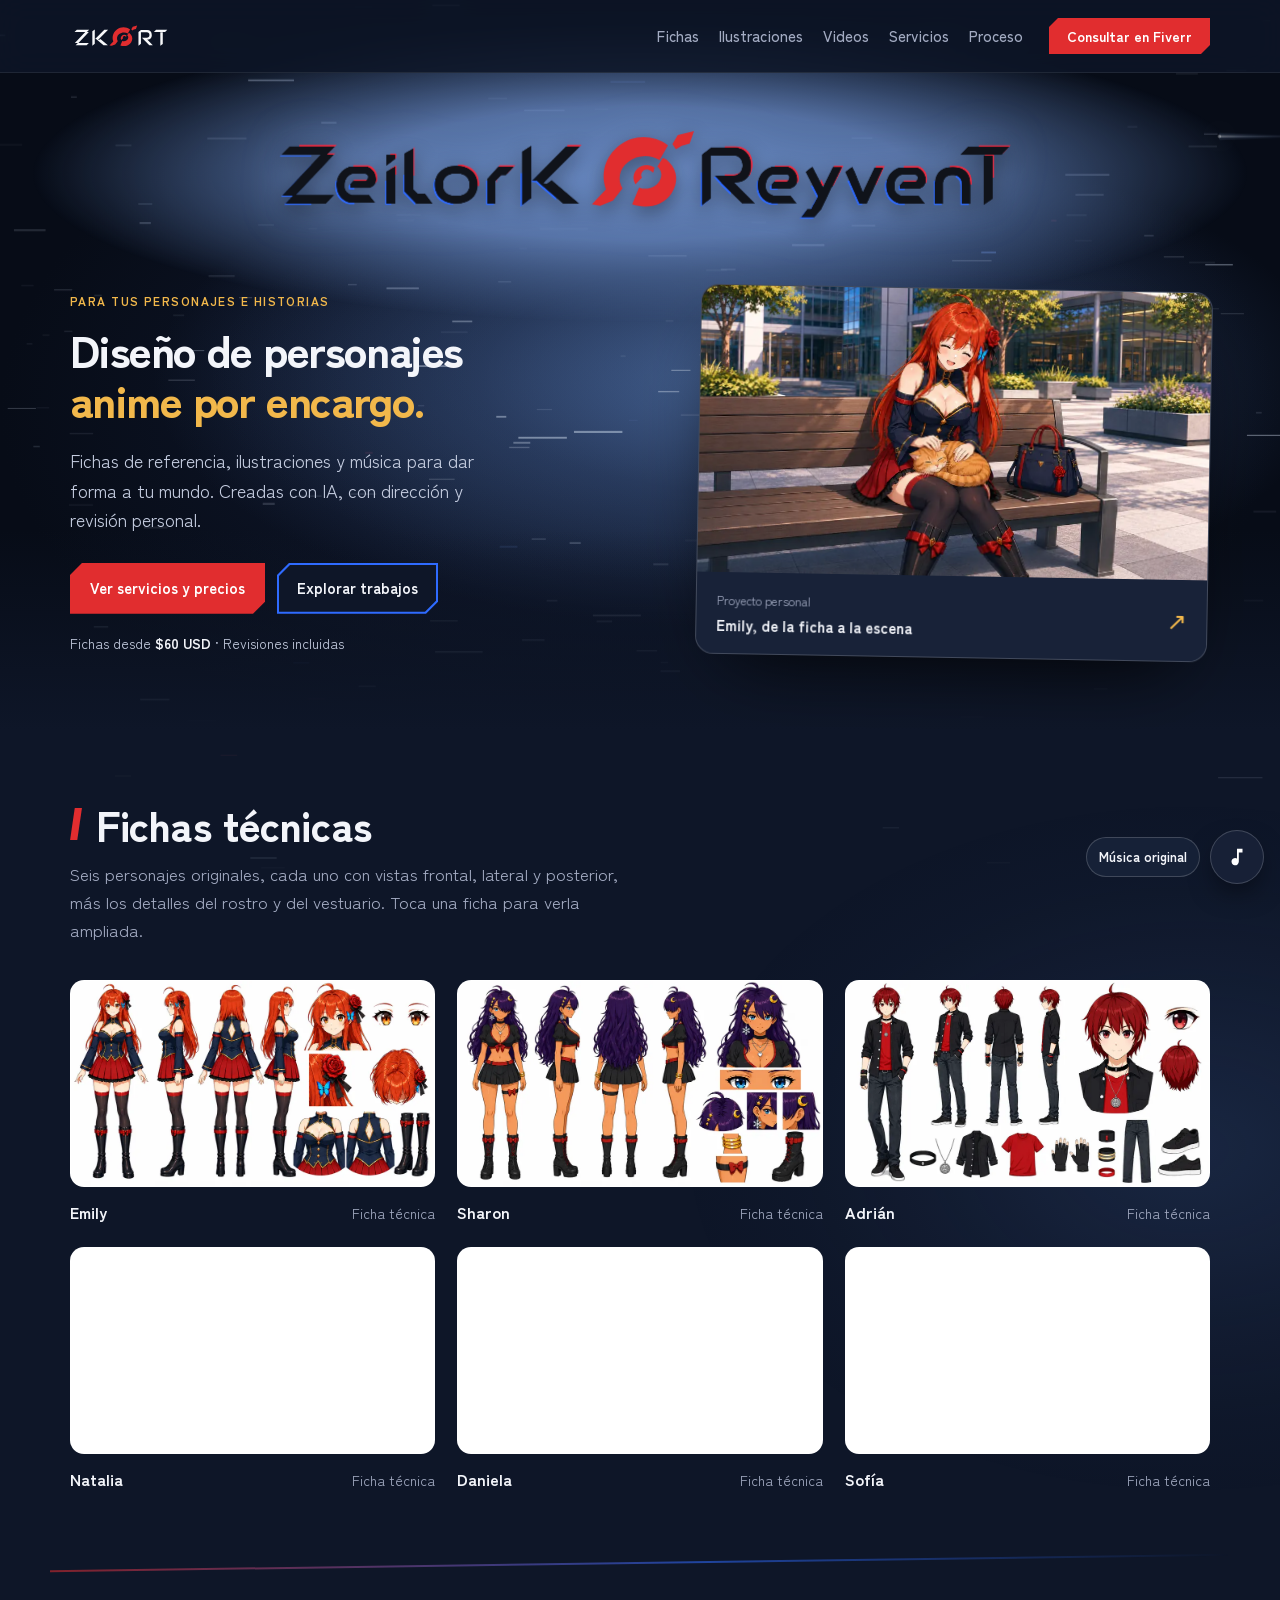
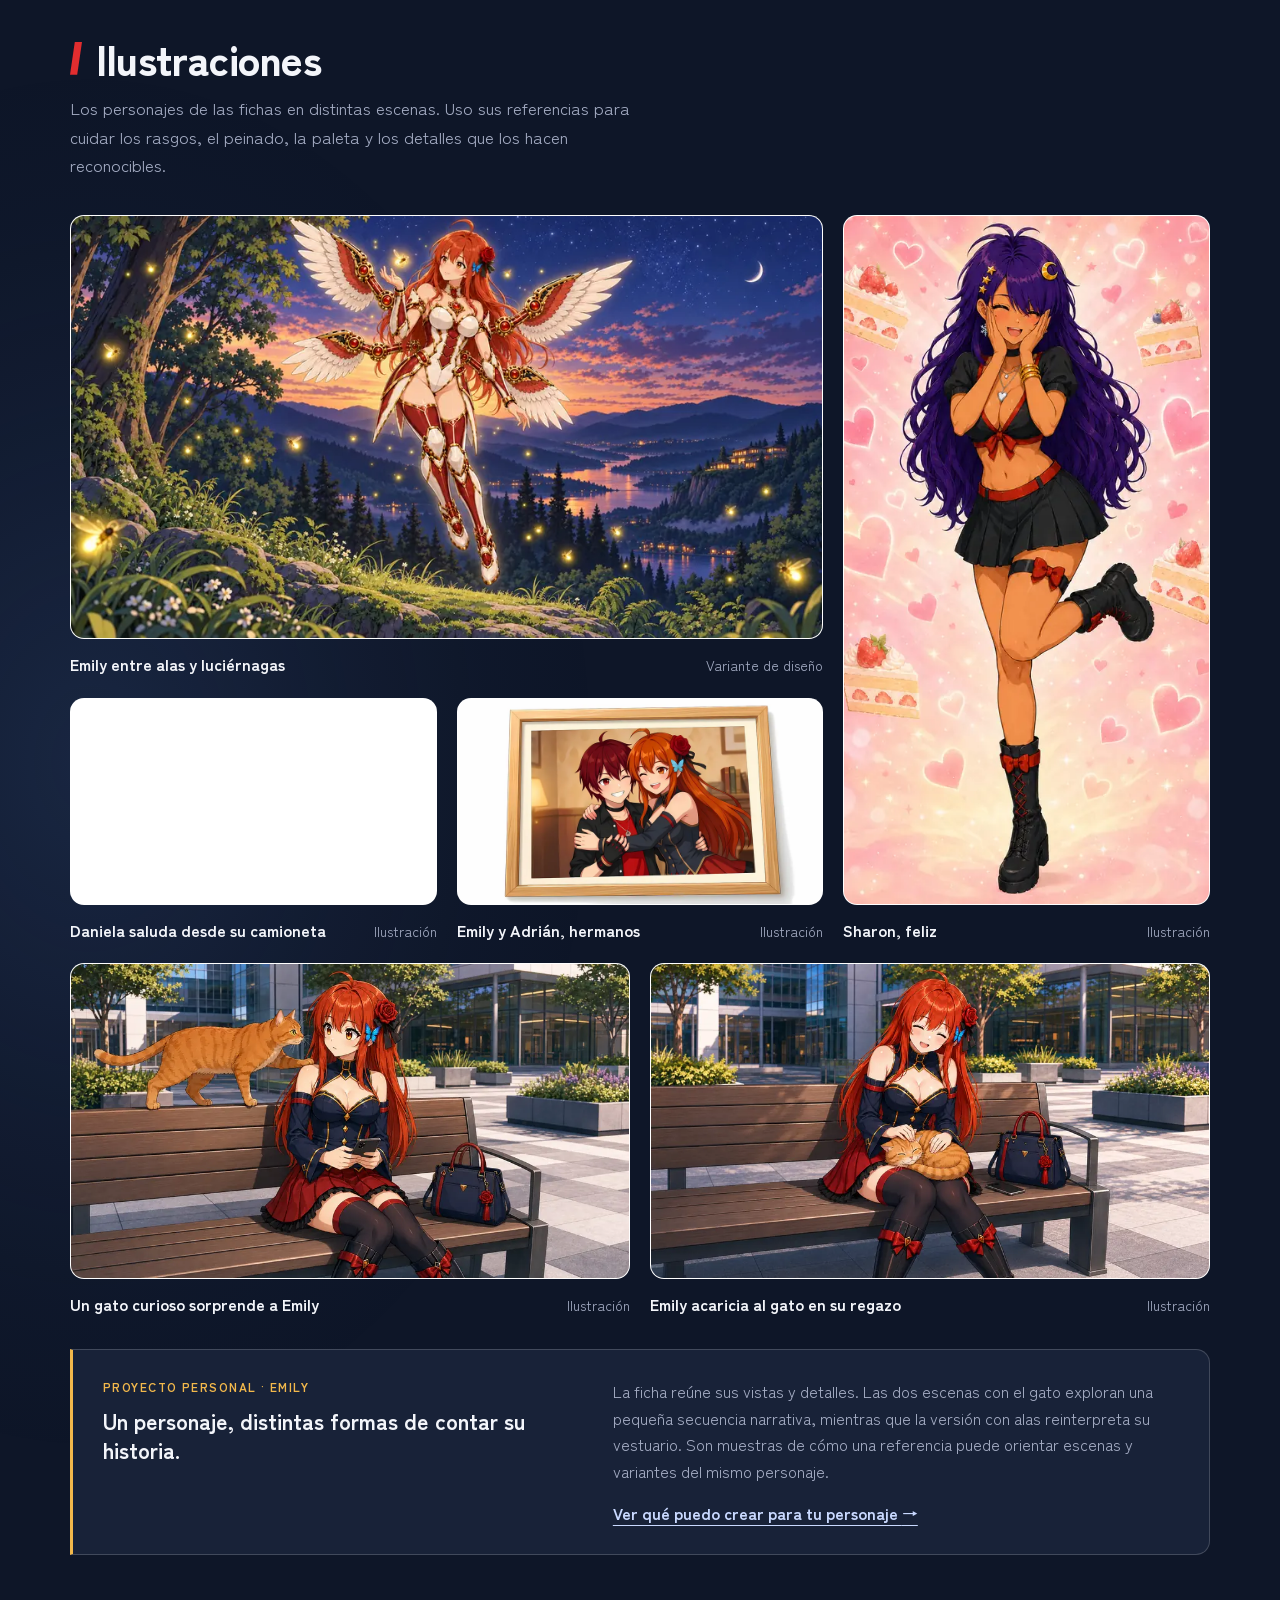
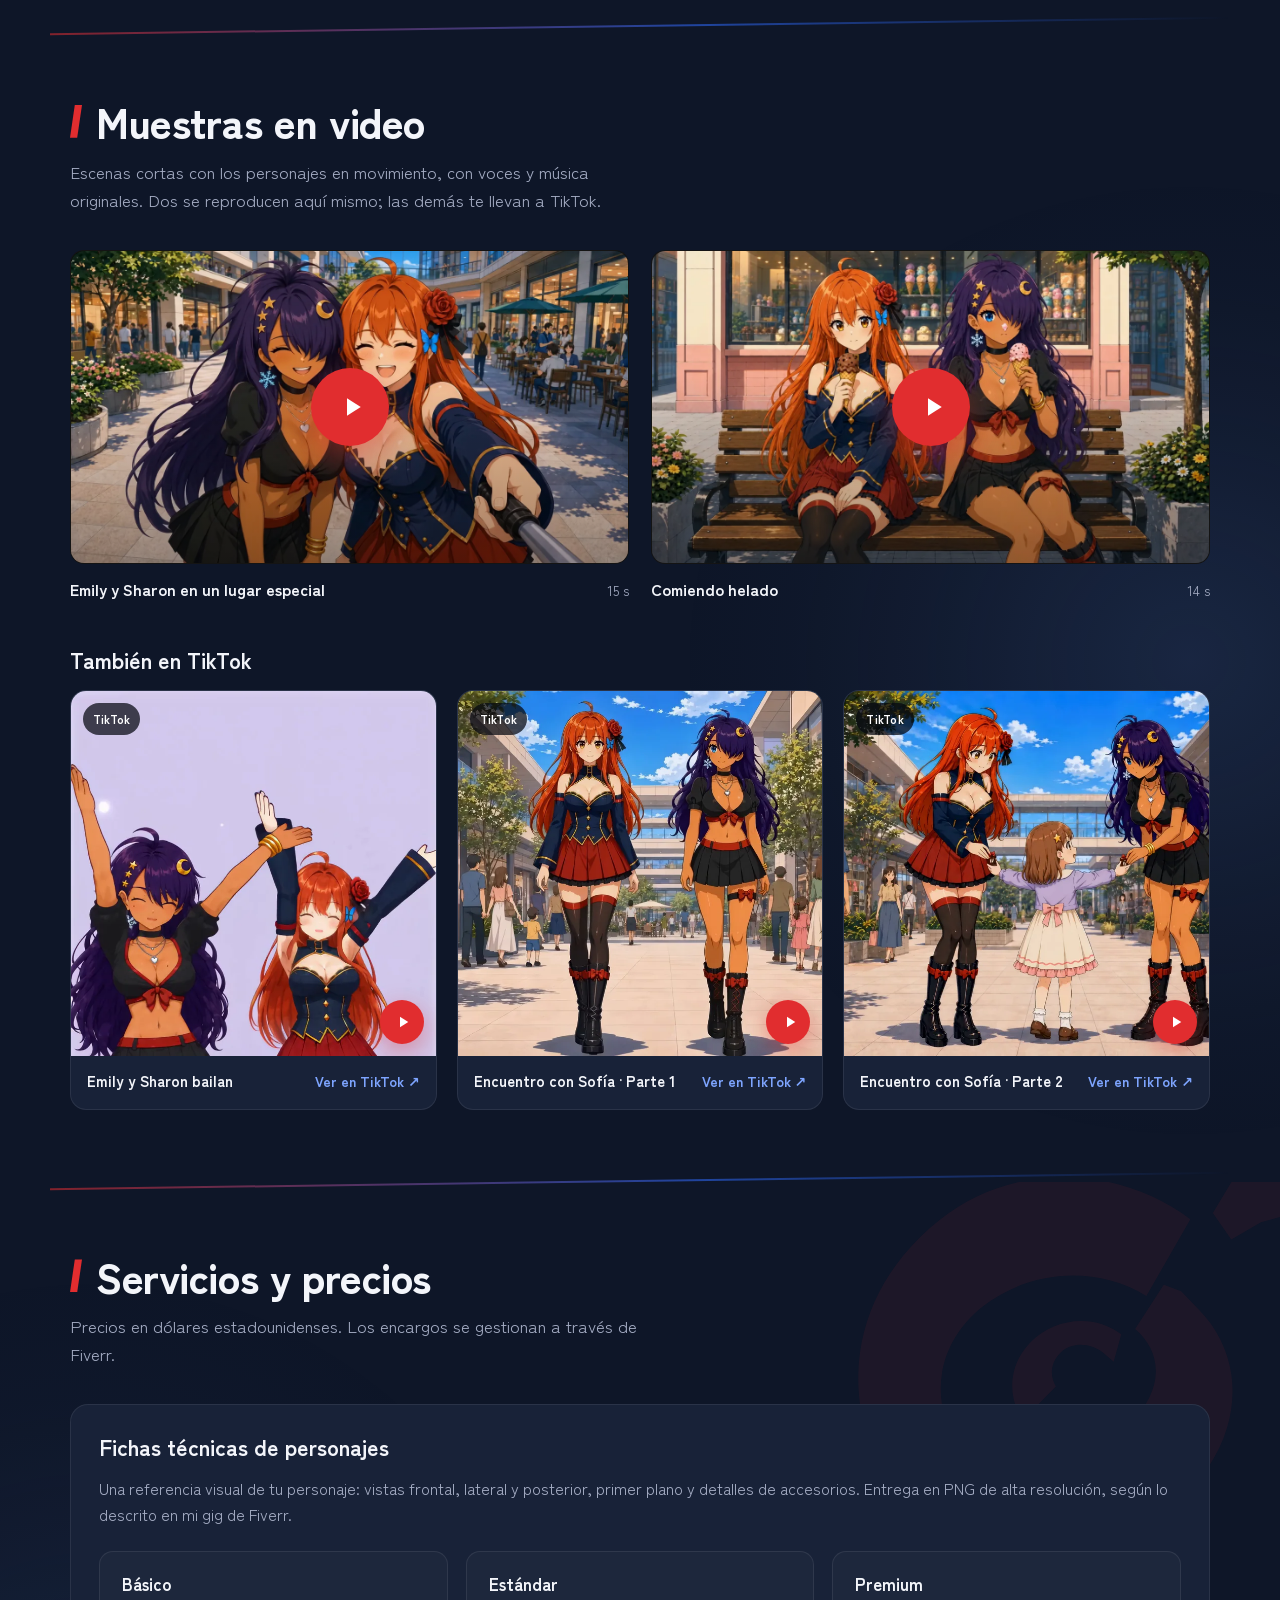
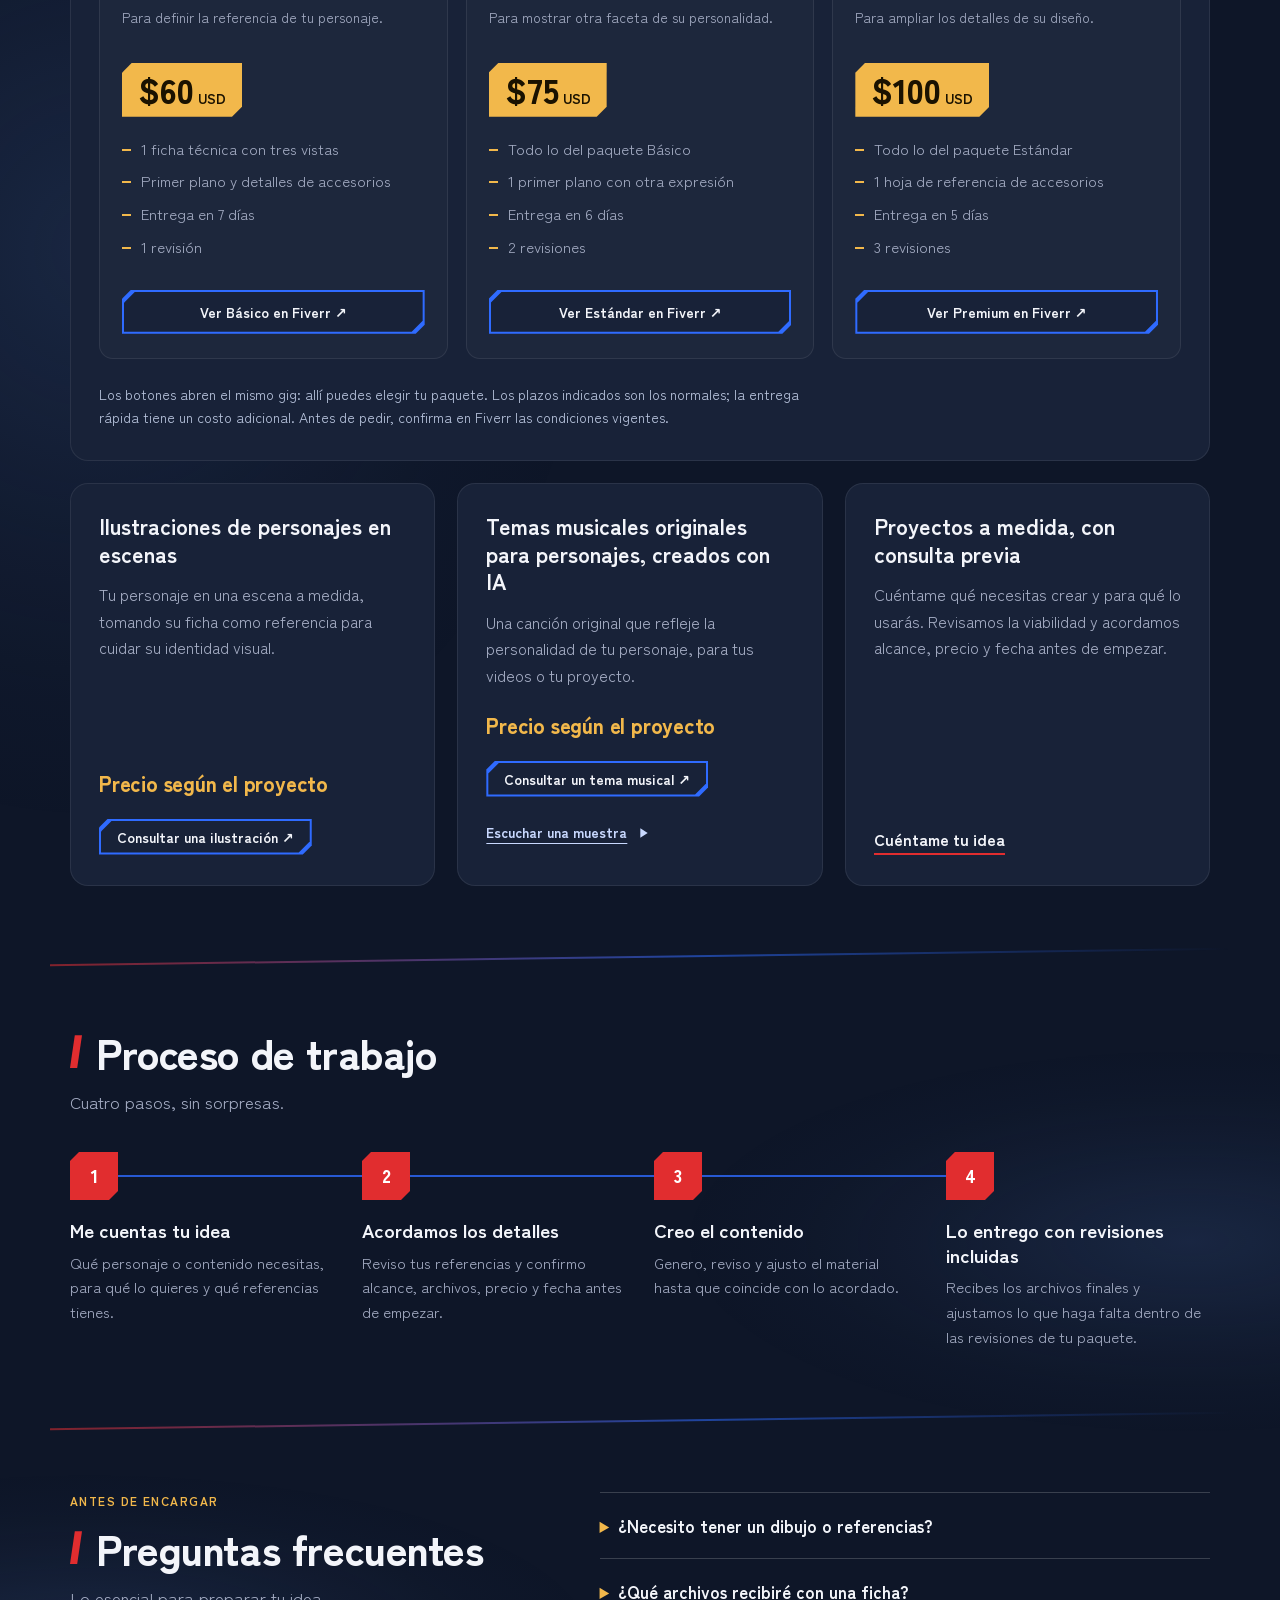
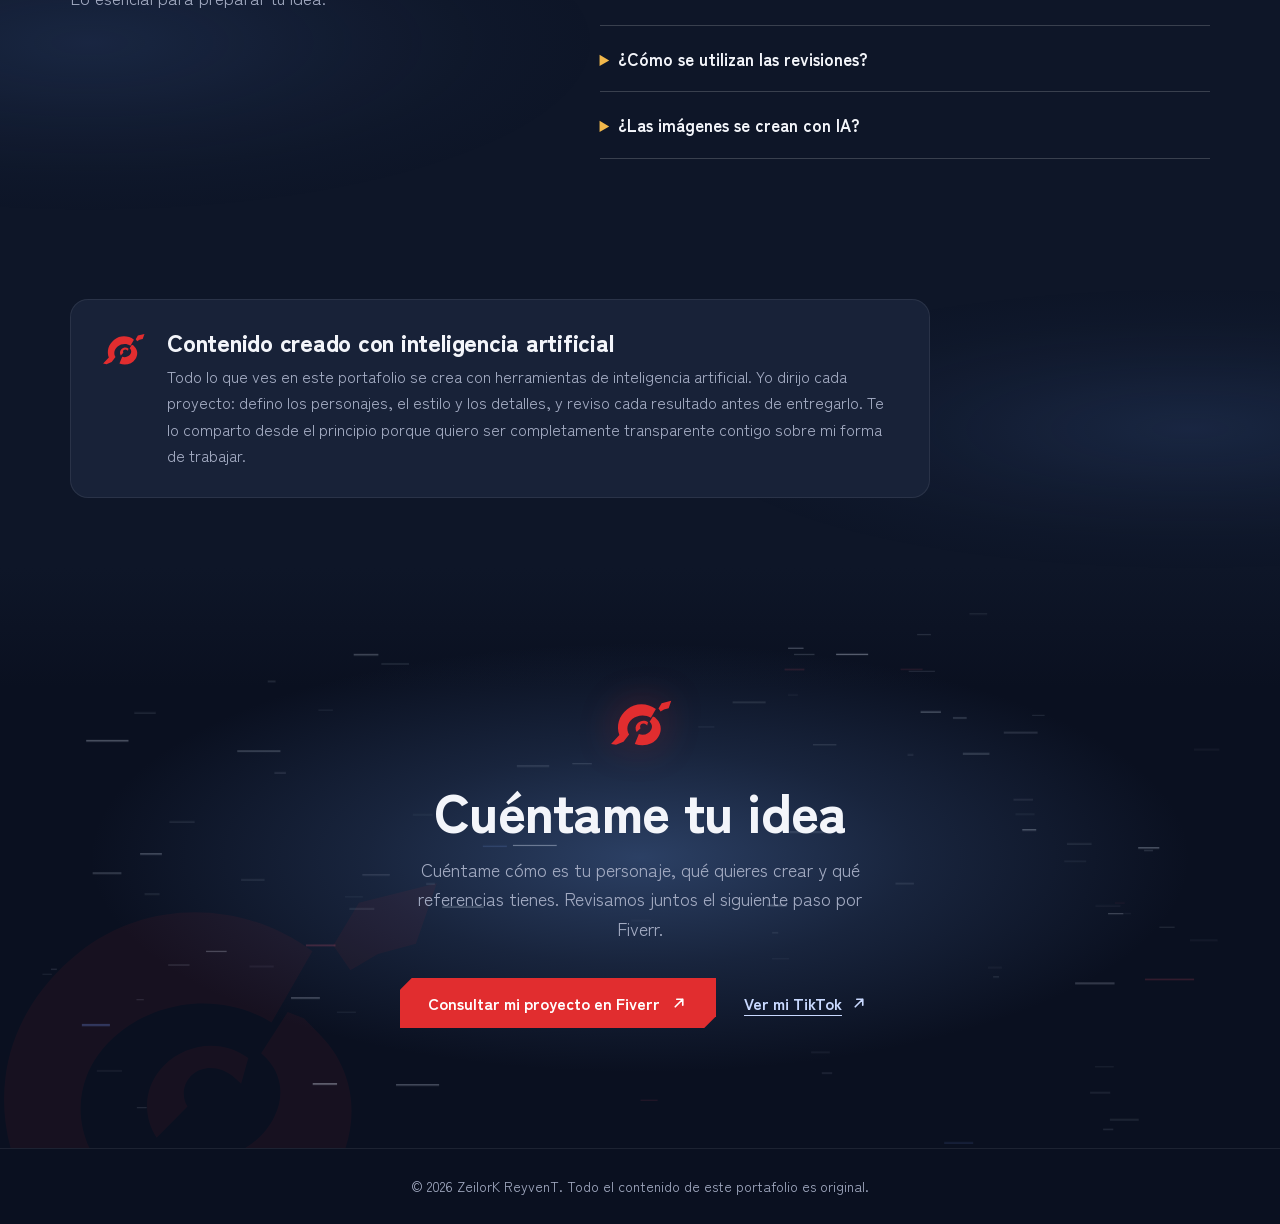
==== index.html @ 746828ac "Add files via upload" ====
<!DOCTYPE html>
<html lang="es">
<head>
<meta charset="utf-8">
<meta name="viewport" content="width=device-width, initial-scale=1, viewport-fit=cover">
<title>Personajes anime por encargo · ZeilorK ReyvenT</title>
<meta name="description" content="Fichas de personajes anime desde $60 USD, ilustraciones y música para tus historias. Creación asistida por IA y revisión personal. Consulta tu proyecto en Fiverr.">
<meta name="theme-color" content="#0E1628">
<link rel="canonical" href="https://zeilork-reyvent.github.io/">
<meta property="og:site_name" content="ZeilorK ReyvenT">
<meta property="og:title" content="Personajes anime por encargo · ZeilorK ReyvenT">
<meta property="og:description" content="Fichas técnicas de personajes, ilustraciones, videos y temas musicales originales. Encargos a través de Fiverr.">
<meta property="og:type" content="website">
<meta property="og:url" content="https://zeilork-reyvent.github.io/">
<meta property="og:locale" content="es_LA">
<meta property="og:image" content="https://zeilork-reyvent.github.io/img/og.jpg">
<meta property="og:image:width" content="1200">
<meta property="og:image:height" content="630">
<meta property="og:image:alt" content="Logo de ZeilorK ReyvenT sobre fondo azul con el texto: Personajes y contenido anime creados con IA">
<meta name="twitter:card" content="summary_large_image">
<link rel="icon" href="[data-uri]">
<link rel="apple-touch-icon" href="[data-uri]">
<link rel="preconnect" href="https://fonts.googleapis.com">
<link rel="preconnect" href="https://fonts.gstatic.com" crossorigin>
<link href="https://fonts.googleapis.com/css2?family=Zen+Kaku+Gothic+New:wght@400;500;700;900&display=swap" rel="stylesheet">
<link rel="stylesheet" href="assets/styles.css">
<script src="assets/main.js" defer></script>
</head>
<body>
<canvas class="page-streaks" id="streaks-page" aria-hidden="true"></canvas>
<a class="skip" href="#contenido">Ir al contenido</a>

<header class="topbar" id="topbar">
  <div class="topbar-in">
    <a class="brand-link" href="#inicio" aria-label="Volver al inicio"><svg xmlns="http://www.w3.org/2000/svg" xmlns:xlink="http://www.w3.org/1999/xlink"  viewBox="0 0 910 250" version="1.1" class="brand-c" role="img" aria-label="ZK RT, firma compacta de ZeilorK ReyvenT">   <defs><path id="c-glyph-Z" d=" M 20,0 L 130,0 L 109,21 L -1,21 Z M 95,20 L 127,20 L 34,119 L 2,119 Z M 29,118 L 127,118 L 107,139 L 9,139 Z"/> <path id="c-glyph-K" d=" M 22,-1 L 22,126 L 0,143 L 0,13 Z M 107,0 L 141,0 L 57,84 L 52,91 L 44,91 L 37,84 L 25,83 Z M 72,82 L 139,139 L 100,139 L 44,91 L 60,91 Z"/> <path id="c-glyph-R" d=" M 22,3 L 22,126 L 0,143 L 0,20 Z M 19,3 L 78,3 C 102,3 119,20 119,46 C 119,69 110,87 80,88 L 47,88 L 31,71 L 74,71 C 88,71 98,61 98,46 C 98,32 89,22 74,22 L 22,22 L 22,3 Z M 46,88 L 78,88 L 128,138 L 97,138 Z"/> <path id="c-glyph-T" d=" M 19,1 L 119,1 L 100,21 L 0,21 Z M 57,22 L 79,22 L 79,127 L 57,142 Z"/> <g id="c-usym" fill="#E12D2F"> <path d="M 52,786 L 194,635 C 139,480 180,311 329,192 C 472,78 675,82 820,190 L 734,340 C 633,279 504,290 414,361 C 325,432 310,539 361,624 L 265,748 L 137,800 Z"/> <path d="M 802,331 L 835,365 C 916,446 925,568 857,672 C 773,801 609,837 458,787 L 528,616 C 616,649 705,610 740,538 C 765,487 751,438 712,405 L 768,318 Z"/> <path d="M 685,415 C 631,374 554,383 507,431 C 465,474 461,535 492,583 L 557,517 C 544,496 547,468 567,450 C 591,429 626,432 652,453 L 670,469 Z"/> <path d="M 918,88 L 1082,47 L 1038,174 L 958,196 L 900,230 L 864,178 Z"/> </g> </defs> <g id="compact-integrated-canonical" transform="translate(41 69)"> <use id="component-symbol-U" transform="translate(298.5 -48) scale(0.24)" href="#c-usym" xlink:href="#c-usym"/> <g id="component-letters-ZKRT" fill="#F7F8FA"> <use x="0" y="0" href="#c-glyph-Z" xlink:href="#c-glyph-Z"/> <use x="158" y="0" href="#c-glyph-K" xlink:href="#c-glyph-K"/> <use x="570" y="0" href="#c-glyph-R" xlink:href="#c-glyph-R"/> <use x="708" y="0" href="#c-glyph-T" xlink:href="#c-glyph-T"/> </g> </g> </svg></a>
    <div class="topbar-right">
    <nav class="topnav" aria-label="Secciones">
      <a href="#fichas">Fichas</a>
      <a href="#ilustraciones">Ilustraciones</a>
      <a href="#videos">Videos</a>
      <a href="#servicios">Servicios</a>
      <a href="#proceso">Proceso</a>
    </nav>
    <details class="section-menu" id="section-menu">
      <summary aria-controls="section-links">Secciones <span aria-hidden="true">⌄</span></summary>
      <nav id="section-links" aria-label="Índice de secciones">
        <a href="#inicio">Inicio</a><a href="#fichas">Fichas de personajes</a>
        <a href="#ilustraciones">Ilustraciones</a><a href="#videos">Videos</a>
        <a href="#servicios">Servicios y precios</a><a href="#proceso">Proceso</a>
        <a href="#preguntas">Preguntas frecuentes</a><a href="#contacto">Contacto</a>
      </nav>
    </details>
    <a class="btn btn-sm header-cta" href="https://es.fiverr.com/s/9d954eY" target="_blank" rel="noopener"><span>Consultar<span class="cta-long"> en Fiverr</span></span><span class="sr"> (abre otra pestaña)</span></a>
    </div>
  </div>
</header>

<main id="contenido" tabindex="-1">
  <section class="hero" id="inicio" aria-label="Portada">
    <div class="hero-atm" aria-hidden="true"></div>
    <canvas class="streaks" id="streaks-hero" aria-hidden="true"></canvas>
    <div class="hero-in">
      <div class="lockup-stage">
        <div class="lockup-wrap" id="lockup-wrap">
          <div class="lockup-halo" aria-hidden="true"></div>
          <div class="pulse" aria-hidden="true"></div>
          <svg class="lockup" viewBox="0 0 1840 300" xmlns="http://www.w3.org/2000/svg" xmlns:xlink="http://www.w3.org/1999/xlink" role="img" aria-labelledby="lk-t"><title id="lk-t">ZeilorK ReyvenT</title><defs><path id="glyph-Z" d="M 20,0 L 130,0 L 109,21 L -1,21 Z M 95,20 L 127,20 L 34,119 L 2,119 Z M 29,118 L 127,118 L 107,139 L 9,139 Z"/> <path id="glyph-e" d="M 33,49 L 74,49 C 87,53 96,66 96,80 C 96,90 91,97 80,101 L 33,101 L 33,92 L 40,84 L 71,84 C 75,81 77,76 76,72 C 75,69 72,67 69,67 L 38,67 C 27,70 20,81 20,93 L 20,100 C 21,108 28,115 38,118 L 79,118 L 94,137 L 35,137 C 14,134 0,116 0,93 C 0,72 13,55 33,49 Z"/> <path id="glyph-i" d="M 0,21 L 21,21 L 21,31 L 0,47 Z M 21,49 L 21,139 L 0,139 L 0,61 Z"/> <path id="glyph-l" d="M 21,5 L 21,104 L 31,114 L 49,114 L 68,139 L 28,139 L 0,110 L 0,17 Z"/> <path id="glyph-o" fill-rule="evenodd" d="M 52,47 C 84,47 104,66 104,93 C 104,120 84,139 52,139 C 20,139 0,120 0,93 C 0,66 20,47 52,47 Z M 52,66 C 30,66 20,77 20,93 C 20,109 30,120 52,120 C 74,120 84,109 84,93 C 84,77 74,66 52,66 Z"/> <path id="glyph-r" d="M 0,79 L 27,49 L 65,49 L 45,70 L 34,70 L 20,84 L 20,139 L 0,139 Z"/> <path id="glyph-K" d="M 22,-1 L 22,126 L 0,143 L 0,13 Z M 107,0 L 141,0 L 57,84 L 52,91 L 44,91 L 37,84 L 25,83 Z M 72,82 L 139,139 L 100,139 L 44,91 L 60,91 Z"/> <path id="glyph-R" d="M 22,3 L 22,126 L 0,143 L 0,20 Z M 19,3 L 78,3 C 102,3 119,20 119,46 C 119,69 110,87 80,88 L 47,88 L 31,71 L 74,71 C 88,71 98,61 98,46 C 98,32 89,22 74,22 L 22,22 L 22,3 Z M 46,88 L 78,88 L 128,138 L 97,138 Z"/> <path id="glyph-y" d="M 26,50 L 28,50 L 34,62 L 53,99 L 30,99 L 11,62 Z M 77,50 L 99,50 L 75,99 L 53,99 Z M 30,99 L 74,99 L 64,121 L 41,121 Z M 41,121 L 64,121 L 49,152 L 24,152 Z M 15,152 L 49,152 L 32,172 L 0,172 Z"/> <path id="glyph-v" d="M 16,50 L 17,50 L 23,62 L 43,112 L 52,139 L 34,139 L 0,62 Z M 71,51 L 92,51 L 52,139 L 34,139 L 42,112 Z"/> <path id="glyph-n" d="M 0,139 L 0,92 C 0,67 13,50 43,50 C 73,50 86,67 86,92 L 86,139 L 65,139 L 65,92 C 65,79 58,70 43,70 C 27,70 20,79 20,92 L 20,139 Z"/> <path id="glyph-T" d="M 19,1 L 119,1 L 100,21 L 0,21 Z M 57,22 L 79,22 L 79,127 L 57,142 Z"/> <g id="word-ZeilorK-geometry"><use href="#glyph-Z" xlink:href="#glyph-Z"/><use href="#glyph-e" xlink:href="#glyph-e" x="133"/><use href="#glyph-i" xlink:href="#glyph-i" x="254"/><use href="#glyph-l" xlink:href="#glyph-l" x="298"/><use href="#glyph-o" xlink:href="#glyph-o" x="371"/><use href="#glyph-r" xlink:href="#glyph-r" x="498"/><use href="#glyph-K" xlink:href="#glyph-K" x="582"/></g> <g id="word-ReyvenT-geometry"><use href="#glyph-R" xlink:href="#glyph-R"/><use href="#glyph-e" xlink:href="#glyph-e" x="135" y="1"/><use href="#glyph-y" xlink:href="#glyph-y" x="240"/><use href="#glyph-v" xlink:href="#glyph-v" x="347"/><use href="#glyph-e" xlink:href="#glyph-e" x="446" y="2"/><use href="#glyph-n" xlink:href="#glyph-n" x="564"/><use href="#glyph-T" xlink:href="#glyph-T" x="625"/></g> <clipPath id="clip-blue-Z" clipPathUnits="userSpaceOnUse"><rect x="20" y="55" width="84" height="182"/></clipPath> <clipPath id="clip-blue-e1" clipPathUnits="userSpaceOnUse"><rect x="150" y="116" width="59" height="121"/></clipPath> <clipPath id="clip-blue-i" clipPathUnits="userSpaceOnUse"><rect x="280" y="116" width="17" height="121"/></clipPath> <clipPath id="clip-blue-l" clipPathUnits="userSpaceOnUse"><rect x="326" y="102" width="30" height="135"/></clipPath> <clipPath id="clip-blue-o" clipPathUnits="userSpaceOnUse"><rect x="395" y="114" width="53" height="123"/></clipPath> <clipPath id="clip-blue-r" clipPathUnits="userSpaceOnUse"><rect x="522" y="116" width="24" height="121"/></clipPath> <clipPath id="clip-blue-K" clipPathUnits="userSpaceOnUse"><rect x="606" y="98" width="91" height="139"/></clipPath> <clipPath id="clip-red-Z" clipPathUnits="userSpaceOnUse"><rect x="74" y="0" width="106" height="53"/></clipPath> <clipPath id="clip-red-e1" clipPathUnits="userSpaceOnUse"><rect x="206" y="0" width="76" height="122"/></clipPath> <clipPath id="clip-red-i" clipPathUnits="userSpaceOnUse"><rect x="296" y="0" width="29" height="101"/></clipPath> <clipPath id="clip-red-l" clipPathUnits="userSpaceOnUse"><rect x="352" y="0" width="73" height="104"/></clipPath> <clipPath id="clip-red-o" clipPathUnits="userSpaceOnUse"><rect x="459" y="0" width="86" height="129"/></clipPath> <clipPath id="clip-red-r" clipPathUnits="userSpaceOnUse"><rect x="552" y="0" width="83" height="120"/></clipPath> <clipPath id="clip-red-K" clipPathUnits="userSpaceOnUse"><rect x="723" y="0" width="87" height="33"/></clipPath> <clipPath id="clip-blue-R" clipPathUnits="userSpaceOnUse"><rect x="26" y="96" width="75" height="141"/></clipPath> <clipPath id="clip-blue-e2" clipPathUnits="userSpaceOnUse"><rect x="156" y="116" width="59" height="121"/></clipPath> <clipPath id="clip-blue-y" clipPathUnits="userSpaceOnUse"><rect x="261" y="129" width="52" height="108"/></clipPath> <clipPath id="clip-blue-v" clipPathUnits="userSpaceOnUse"><rect x="370" y="116" width="50" height="121"/></clipPath> <clipPath id="clip-blue-e3" clipPathUnits="userSpaceOnUse"><rect x="471" y="116" width="52" height="121"/></clipPath> <clipPath id="clip-blue-n" clipPathUnits="userSpaceOnUse"><rect x="586" y="116" width="27" height="121"/><rect x="646" y="104" width="34" height="133"/></clipPath> <clipPath id="clip-red-R" clipPathUnits="userSpaceOnUse"><rect x="86" y="0" width="135" height="104"/></clipPath> <clipPath id="clip-red-e2" clipPathUnits="userSpaceOnUse"><rect x="208" y="0" width="123" height="122"/></clipPath> <clipPath id="clip-red-y" clipPathUnits="userSpaceOnUse"><rect x="319" y="0" width="122" height="129"/></clipPath> <clipPath id="clip-red-v" clipPathUnits="userSpaceOnUse"><rect x="453" y="0" width="93" height="129"/></clipPath> <clipPath id="clip-red-e3" clipPathUnits="userSpaceOnUse"><rect x="520" y="0" width="136" height="122"/></clipPath> <clipPath id="clip-red-n" clipPathUnits="userSpaceOnUse"><rect x="632" y="0" width="139" height="125"/></clipPath> <clipPath id="clip-red-T" clipPathUnits="userSpaceOnUse"><rect x="703" y="0" width="183" height="109"/></clipPath></defs><g transform="translate(20 50)"><g class="word word-zk"><g class="edge edge-b" fill="#2F6BFF"><g clip-path="url(#clip-blue-Z)"><use href="#glyph-Z" xlink:href="#glyph-Z" transform="translate(28.75 36.25)"/></g><g clip-path="url(#clip-blue-e1)"><use href="#glyph-e" xlink:href="#glyph-e" transform="translate(161.75 36.25)"/></g><g clip-path="url(#clip-blue-i)"><use href="#glyph-i" xlink:href="#glyph-i" transform="translate(282.75 36.25)"/></g><g clip-path="url(#clip-blue-l)"><use href="#glyph-l" xlink:href="#glyph-l" transform="translate(326.75 36.25)"/></g><g clip-path="url(#clip-blue-o)"><use href="#glyph-o" xlink:href="#glyph-o" transform="translate(399.75 36.25)"/></g><g clip-path="url(#clip-blue-r)"><use href="#glyph-r" xlink:href="#glyph-r" transform="translate(526.75 36.25)"/></g><g clip-path="url(#clip-blue-K)"><use href="#glyph-K" xlink:href="#glyph-K" transform="translate(610.75 36.25)"/></g></g> <g class="edge edge-r" fill="#F02A40"><g clip-path="url(#clip-red-Z)"><use href="#glyph-Z" xlink:href="#glyph-Z" transform="translate(35.25 29.75)"/></g><g clip-path="url(#clip-red-e1)"><use href="#glyph-e" xlink:href="#glyph-e" transform="translate(168.25 29.75)"/></g><g clip-path="url(#clip-red-i)"><use href="#glyph-i" xlink:href="#glyph-i" transform="translate(289.25 29.75)"/></g><g clip-path="url(#clip-red-l)"><use href="#glyph-l" xlink:href="#glyph-l" transform="translate(333.25 29.75)"/></g><g clip-path="url(#clip-red-o)"><use href="#glyph-o" xlink:href="#glyph-o" transform="translate(406.25 29.75)"/></g><g clip-path="url(#clip-red-r)"><use href="#glyph-r" xlink:href="#glyph-r" transform="translate(533.25 29.75)"/></g><g clip-path="url(#clip-red-K)"><use href="#glyph-K" xlink:href="#glyph-K" transform="translate(617.25 29.75)"/></g></g> <use class="wm" href="#word-ZeilorK-geometry" xlink:href="#word-ZeilorK-geometry" transform="translate(32 33)" fill="#10131A"/></g></g><g transform="translate(791 35) scale(0.24)"><g class="usym" fill="#E12D2F"><path d="M 52,786 L 194,635 C 139,480 180,311 329,192 C 472,78 675,82 820,190 L 734,340 C 633,279 504,290 414,361 C 325,432 310,539 361,624 L 265,748 L 137,800 Z"/><path d="M 802,331 L 835,365 C 916,446 925,568 857,672 C 773,801 609,837 458,787 L 528,616 C 616,649 705,610 740,538 C 765,487 751,438 712,405 L 768,318 Z"/><path d="M 685,415 C 631,374 554,383 507,431 C 465,474 461,535 492,583 L 557,517 C 544,496 547,468 567,450 C 591,429 626,432 652,453 L 670,469 Z"/><path d="M 918,88 L 1082,47 L 1038,174 L 958,196 L 900,230 L 864,178 Z"/></g></g><g transform="translate(1038 50)"><g class="word word-rv"><g class="edge edge-b" fill="#2F6BFF"><g clip-path="url(#clip-blue-R)"><use href="#glyph-R" xlink:href="#glyph-R" transform="translate(28.75 36.25)"/></g><g clip-path="url(#clip-blue-e2)"><use href="#glyph-e" xlink:href="#glyph-e" transform="translate(163.75 37.25)"/></g><g clip-path="url(#clip-blue-y)"><use href="#glyph-y" xlink:href="#glyph-y" transform="translate(268.75 36.25)"/></g><g clip-path="url(#clip-blue-v)"><use href="#glyph-v" xlink:href="#glyph-v" transform="translate(375.75 36.25)"/></g><g clip-path="url(#clip-blue-e3)"><use href="#glyph-e" xlink:href="#glyph-e" transform="translate(474.75 38.25)"/></g><g clip-path="url(#clip-blue-n)"><use href="#glyph-n" xlink:href="#glyph-n" transform="translate(592.75 36.25)"/></g></g> <g class="edge edge-r" fill="#F02A40"><g clip-path="url(#clip-red-R)"><use href="#glyph-R" xlink:href="#glyph-R" transform="translate(35.25 29.75)"/></g><g clip-path="url(#clip-red-e2)"><use href="#glyph-e" xlink:href="#glyph-e" transform="translate(170.25 30.75)"/></g><g clip-path="url(#clip-red-y)"><use href="#glyph-y" xlink:href="#glyph-y" transform="translate(275.25 29.75)"/></g><g clip-path="url(#clip-red-v)"><use href="#glyph-v" xlink:href="#glyph-v" transform="translate(382.25 29.75)"/></g><g clip-path="url(#clip-red-e3)"><use href="#glyph-e" xlink:href="#glyph-e" transform="translate(481.25 31.75)"/></g><g clip-path="url(#clip-red-n)"><use href="#glyph-n" xlink:href="#glyph-n" transform="translate(599.25 29.75)"/></g><g clip-path="url(#clip-red-T)"><use href="#glyph-T" xlink:href="#glyph-T" transform="translate(660.25 29.75)"/></g></g> <use class="wm" href="#word-ReyvenT-geometry" xlink:href="#word-ReyvenT-geometry" transform="translate(32 33)" fill="#10131A"/></g></g></svg>
          <div class="sheen" aria-hidden="true"></div>
        </div>
      </div>
      <div class="hero-content">
        <div class="hero-copy">
          <p class="eyebrow">Para tus personajes e historias</p>
          <h1>Diseño de personajes <span>anime por encargo.</span></h1>
          <p class="hero-description">Fichas de referencia, ilustraciones y música para dar forma a tu mundo. Creadas con IA, con dirección y revisión personal.</p>
          <div class="hero-actions">
            <a class="btn" href="#servicios"><span>Ver servicios y precios</span></a>
            <a class="btn btn-ghost" href="#fichas"><span>Explorar trabajos</span></a>
          </div>
          <p class="hero-note">Fichas desde <strong>$60 USD</strong> · Revisiones incluidas</p>
        </div>
        <figure class="hero-preview">
          <a href="#ilustraciones" aria-label="Explorar las ilustraciones de mis personajes">
            <img src="img/escena2_thumb.webp" width="900" height="506" alt="Emily acaricia a un gato naranja en una banca de la plaza" fetchpriority="high" decoding="async">
            <span class="preview-caption"><span><small>Proyecto personal</small><b>Emily, de la ficha a la escena</b></span><span class="preview-arrow" aria-hidden="true">↗</span></span>
          </a>
        </figure>
      </div>
    </div>
    <div class="hero-fade" aria-hidden="true"></div>
  </section>

  <section class="section" id="fichas">
    <div class="wrap">
      <div class="sec-head">
        <h2 class="sec">Fichas técnicas</h2>
        <p class="lead">Seis personajes originales, cada uno con vistas frontal, lateral y posterior, más los detalles del rostro y del vestuario. Toca una ficha para verla ampliada.</p>
      </div>
      <ul class="grid grid-3 rv">
<li class="card" style="--i:0"><figure class="fig"><a class="thumb" data-gallery="fichas" data-index="0" aria-label="Ver ampliada: Emily" href="img/emily_full.webp"><img src="img/emily_thumb.webp" width="900" height="506" alt="Ficha técnica de Emily: vistas frontal, lateral y posterior, con detalles del rostro, el peinado y el vestuario" loading="lazy" decoding="async"></a><figcaption class="cap"><b>Emily</b><span>Ficha técnica</span></figcaption></figure></li>
<li class="card" style="--i:1"><figure class="fig"><a class="thumb" data-gallery="fichas" data-index="1" aria-label="Ver ampliada: Sharon" href="img/sharon_full.webp"><img src="img/sharon_thumb.webp" width="900" height="506" alt="Ficha técnica de Sharon: vistas frontal, lateral y posterior, con detalles del rostro, los accesorios y el vestuario" loading="lazy" decoding="async"></a><figcaption class="cap"><b>Sharon</b><span>Ficha técnica</span></figcaption></figure></li>
<li class="card" style="--i:2"><figure class="fig"><a class="thumb" data-gallery="fichas" data-index="2" aria-label="Ver ampliada: Adrián" href="img/adrian_full.webp"><img src="img/adrian_thumb.webp" width="900" height="506" alt="Ficha técnica de Adrián: vistas frontal, lateral y posterior, con detalles del rostro, el peinado y las prendas" loading="lazy" decoding="async"></a><figcaption class="cap"><b>Adrián</b><span>Ficha técnica</span></figcaption></figure></li>
<li class="card" style="--i:3"><figure class="fig"><a class="thumb" data-gallery="fichas" data-index="3" aria-label="Ver ampliada: Natalia" href="img/natalia_full.webp"><img src="img/natalia_thumb.webp" width="900" height="506" alt="Ficha técnica de Natalia: vistas frontal, lateral y posterior, con detalles del rostro, el peinado y el vestuario" loading="lazy" decoding="async"></a><figcaption class="cap"><b>Natalia</b><span>Ficha técnica</span></figcaption></figure></li>
<li class="card" style="--i:4"><figure class="fig"><a class="thumb" data-gallery="fichas" data-index="4" aria-label="Ver ampliada: Daniela" href="img/daniela_full.webp"><img src="img/daniela_thumb.webp" width="900" height="506" alt="Ficha técnica de Daniela: vistas frontal, lateral y posterior, con detalles del rostro, los accesorios y el vestuario" loading="lazy" decoding="async"></a><figcaption class="cap"><b>Daniela</b><span>Ficha técnica</span></figcaption></figure></li>
<li class="card" style="--i:5"><figure class="fig"><a class="thumb" data-gallery="fichas" data-index="5" aria-label="Ver ampliada: Sofía" href="img/sofia_full.webp"><img src="img/sofia_thumb.webp" width="900" height="506" alt="Ficha técnica de Sofía: vistas frontal, lateral y posterior, con detalles del rostro y de cada prenda" loading="lazy" decoding="async"></a><figcaption class="cap"><b>Sofía</b><span>Ficha técnica</span></figcaption></figure></li>
      </ul>
    </div>
  </section>

  <div class="divider" aria-hidden="true"></div>

  <section class="section" id="ilustraciones">
    <div class="wrap">
      <div class="sec-head">
        <h2 class="sec">Ilustraciones</h2>
        <p class="lead">Los personajes de las fichas en distintas escenas. Uso sus referencias para cuidar los rasgos, el peinado, la paleta y los detalles que los hacen reconocibles.</p>
      </div>
      <ul class="mosaic rv">
<li class="card m-alas" style="--i:0"><figure class="fig"><a class="thumb" data-gallery="ilus" data-index="0" aria-label="Ver ampliada: Emily entre alas y luciérnagas" href="img/alas_full.webp"><img src="img/alas_thumb.webp" width="900" height="507" alt="Emily volando sobre un bosque al anochecer, con cuatro alas mecánicas blancas y rojas, rodeada de luciérnagas" loading="lazy" decoding="async"></a><figcaption class="cap"><b>Emily entre alas y luciérnagas</b><span>Variante de diseño</span></figcaption></figure></li>
<li class="card m-sharonfeliz" style="--i:1"><figure class="fig"><a class="thumb" data-gallery="ilus" data-index="1" aria-label="Ver ampliada: Sharon, feliz" href="img/sharonfeliz_full.webp"><img src="img/sharonfeliz_thumb.webp" width="576" height="900" alt="Sharon de cuerpo entero, sonriendo con las manos en las mejillas, sobre un fondo rosado con corazones y pasteles" loading="lazy" decoding="async"></a><figcaption class="cap"><b>Sharon, feliz</b><span>Ilustración</span></figcaption></figure></li>
<li class="card m-daniela_suv" style="--i:2"><figure class="fig"><a class="thumb" data-gallery="ilus" data-index="2" aria-label="Ver ampliada: Daniela saluda desde su camioneta" href="img/daniela_suv_full.webp"><img src="img/daniela_suv_thumb.webp" width="900" height="507" alt="Daniela saluda con la mano desde el asiento del conductor de una camioneta gris, con la puerta abierta" loading="lazy" decoding="async"></a><figcaption class="cap"><b>Daniela saluda desde su camioneta</b><span>Ilustración</span></figcaption></figure></li>
<li class="card m-hermanos" style="--i:3"><figure class="fig"><a class="thumb" data-gallery="ilus" data-index="3" aria-label="Ver ampliada: Emily y Adrián, hermanos" href="img/hermanos_full.webp"><img src="img/hermanos_thumb.webp" width="900" height="502" alt="Emily y Adrián abrazados y sonrientes, en una fotografía enmarcada" loading="lazy" decoding="async"></a><figcaption class="cap"><b>Emily y Adrián, hermanos</b><span>Ilustración</span></figcaption></figure></li>
<li class="card m-escena1" style="--i:4"><figure class="fig"><a class="thumb" data-gallery="ilus" data-index="4" aria-label="Ver ampliada: Un gato curioso sorprende a Emily" href="img/escena1_full.webp"><img src="img/escena1_thumb.webp" width="900" height="506" alt="Emily sentada en una banca de una plaza, con su celular en las manos, mientras un gato naranja se le acerca por el respaldo" loading="lazy" decoding="async"></a><figcaption class="cap"><b>Un gato curioso sorprende a Emily</b><span>Ilustración</span></figcaption></figure></li>
<li class="card m-escena2" style="--i:5"><figure class="fig"><a class="thumb" data-gallery="ilus" data-index="5" aria-label="Ver ampliada: Emily acaricia al gato en su regazo" href="img/escena2_full.webp"><img src="img/escena2_thumb.webp" width="900" height="506" alt="Emily sonríe con los ojos cerrados mientras acaricia al gato naranja, que duerme en su regazo en la misma banca" loading="lazy" decoding="async"></a><figcaption class="cap"><b>Emily acaricia al gato en su regazo</b><span>Ilustración</span></figcaption></figure></li>
      </ul>
      <aside class="project-note" aria-labelledby="emily-case-title">
        <div><p class="eyebrow">Proyecto personal · Emily</p><h3 id="emily-case-title">Un personaje, distintas formas de contar su historia.</h3></div>
        <p>La ficha reúne sus vistas y detalles. Las dos escenas con el gato exploran una pequeña secuencia narrativa, mientras que la versión con alas reinterpreta su vestuario. Son muestras de cómo una referencia puede orientar escenas y variantes del mismo personaje.</p>
        <a class="text-link" href="#servicios">Ver qué puedo crear para tu personaje <span aria-hidden="true">→</span></a>
      </aside>
    </div>
  </section>

  <div class="divider" aria-hidden="true"></div>

  <section class="section" id="videos">
    <div class="wrap">
      <div class="sec-head">
        <h2 class="sec">Muestras en video</h2>
        <p class="lead">Escenas cortas con los personajes en movimiento, con voces y música originales. Dos se reproducen aquí mismo; las demás te llevan a TikTok.</p>
      </div>
      <div class="vgrid rv">
<figure class="vcard card" style="--i:0"><div class="vwrap"><video controls preload="none" poster="img/cover_lugar.webp" playsinline aria-label="Emily y Sharon graban un video juntas en una plaza, con un palo de selfie"><source src="media/lugar-especial.mp4" type="video/mp4"></video><button class="vplay" type="button" aria-label="Reproducir: Emily y Sharon en un lugar especial"><span><svg viewBox="0 0 24 24" aria-hidden="true"><path d="M8 5v14l11-7z"/></svg></span></button></div><figcaption class="cap"><b>Emily y Sharon en un lugar especial</b><span>15 s</span></figcaption></figure>
<figure class="vcard card" style="--i:1"><div class="vwrap"><video controls preload="none" poster="img/cover_helado.webp" playsinline aria-label="Emily y Sharon comen helado sentadas en una banca frente a una heladería"><source src="media/comiendo-helado.mp4" type="video/mp4"></video><button class="vplay" type="button" aria-label="Reproducir: Comiendo helado"><span><svg viewBox="0 0 24 24" aria-hidden="true"><path d="M8 5v14l11-7z"/></svg></span></button></div><figcaption class="cap"><b>Comiendo helado</b><span>14 s</span></figcaption></figure>
      </div>
      <h3 class="sub">También en TikTok</h3>
      <div class="ttrow rv">
<a class="tt card" style="--i:0" href="https://www.tiktok.com/@zeilork_reyvent/video/7685519138487422225" target="_blank" rel="noopener"><div class="tt-img"><img src="img/cover_baile.webp" width="720" height="720" alt="Emily y Sharon bailando con los brazos en alto" loading="lazy" decoding="async"><span class="tt-badge">TikTok</span><span class="tt-play" aria-hidden="true"><svg viewBox="0 0 24 24"><path d="M8 5v14l11-7z"/></svg></span></div><div class="tt-body"><b>Emily y Sharon bailan</b><span>Ver en TikTok ↗</span></div></a>
<a class="tt card" style="--i:1" href="https://www.tiktok.com/@zeilork_reyvent/video/7651521663317576976" target="_blank" rel="noopener"><div class="tt-img"><img src="img/cover_parte1.webp" width="720" height="720" alt="Emily y Sharon caminando por un centro comercial" loading="lazy" decoding="async"><span class="tt-badge">TikTok</span><span class="tt-play" aria-hidden="true"><svg viewBox="0 0 24 24"><path d="M8 5v14l11-7z"/></svg></span></div><div class="tt-body"><b>Encuentro con Sofía · Parte 1</b><span>Ver en TikTok ↗</span></div></a>
<a class="tt card" style="--i:2" href="https://www.tiktok.com/@zeilork_reyvent/video/7660468921631280385" target="_blank" rel="noopener"><div class="tt-img"><img src="img/cover_parte2.webp" width="720" height="720" alt="Sofía entre Emily y Sharon, ofreciéndoles chocolates" loading="lazy" decoding="async"><span class="tt-badge">TikTok</span><span class="tt-play" aria-hidden="true"><svg viewBox="0 0 24 24"><path d="M8 5v14l11-7z"/></svg></span></div><div class="tt-body"><b>Encuentro con Sofía · Parte 2</b><span>Ver en TikTok ↗</span></div></a>
      </div>
    </div>
  </section>

  <div class="divider" aria-hidden="true"></div>

  <section class="section" id="servicios">
    <svg class="wm-sym" viewBox="0 0 1095 899" xmlns="http://www.w3.org/2000/svg" aria-hidden="true"><g fill="#E12D2F"><path d="M 52,786 L 194,635 C 139,480 180,311 329,192 C 472,78 675,82 820,190 L 734,340 C 633,279 504,290 414,361 C 325,432 310,539 361,624 L 265,748 L 137,800 Z"/><path d="M 802,331 L 835,365 C 916,446 925,568 857,672 C 773,801 609,837 458,787 L 528,616 C 616,649 705,610 740,538 C 765,487 751,438 712,405 L 768,318 Z"/><path d="M 685,415 C 631,374 554,383 507,431 C 465,474 461,535 492,583 L 557,517 C 544,496 547,468 567,450 C 591,429 626,432 652,453 L 670,469 Z"/><path d="M 918,88 L 1082,47 L 1038,174 L 958,196 L 900,230 L 864,178 Z"/></g></svg>
    <div class="wrap">
      <div class="sec-head">
        <h2 class="sec">Servicios y precios</h2>
        <p class="lead">Precios en dólares estadounidenses. Los encargos se gestionan a través de Fiverr.</p>
      </div>
      <div class="svc-grid">
        <article class="svc main">
          <h3>Fichas técnicas de personajes</h3>
          <p>Una referencia visual de tu personaje: vistas frontal, lateral y posterior, primer plano y detalles de accesorios. Entrega en PNG de alta resolución, según lo descrito en mi gig de Fiverr.</p>
          <div class="tiers">
            <div class="tier">
              <h4>Básico</h4><p class="tier-purpose">Para definir la referencia de tu personaje.</p>
              <div class="amt">$60<small>USD</small></div>
              <ul><li>1 ficha técnica con tres vistas</li><li>Primer plano y detalles de accesorios</li><li>Entrega en 7 días</li><li>1 revisión</li></ul>
              <a class="btn btn-ghost btn-sm" href="https://es.fiverr.com/s/9d954eY" target="_blank" rel="noopener" aria-label="Ver paquete Básico en Fiverr (abre otra pestaña)"><span>Ver Básico en Fiverr <span aria-hidden="true">↗</span></span></a>
            </div>
            <div class="tier">
              <h4>Estándar</h4><p class="tier-purpose">Para mostrar otra faceta de su personalidad.</p>
              <div class="amt">$75<small>USD</small></div>
              <ul><li>Todo lo del paquete Básico</li><li>1 primer plano con otra expresión</li><li>Entrega en 6 días</li><li>2 revisiones</li></ul>
              <a class="btn btn-ghost btn-sm" href="https://es.fiverr.com/s/9d954eY" target="_blank" rel="noopener" aria-label="Ver paquete Estándar en Fiverr (abre otra pestaña)"><span>Ver Estándar en Fiverr <span aria-hidden="true">↗</span></span></a>
            </div>
            <div class="tier">
              <h4>Premium</h4><p class="tier-purpose">Para ampliar los detalles de su diseño.</p>
              <div class="amt">$100<small>USD</small></div>
              <ul><li>Todo lo del paquete Estándar</li><li>1 hoja de referencia de accesorios</li><li>Entrega en 5 días</li><li>3 revisiones</li></ul>
              <a class="btn btn-ghost btn-sm" href="https://es.fiverr.com/s/9d954eY" target="_blank" rel="noopener" aria-label="Ver paquete Premium en Fiverr (abre otra pestaña)"><span>Ver Premium en Fiverr <span aria-hidden="true">↗</span></span></a>
            </div>
          </div>
          <p class="service-note">Los botones abren el mismo gig: allí puedes elegir tu paquete. Los plazos indicados son los normales; la entrega rápida tiene un costo adicional. Antes de pedir, confirma en Fiverr las condiciones vigentes.</p>
        </article>
        <article class="svc">
          <h3>Ilustraciones de personajes en escenas</h3>
          <p>Tu personaje en una escena a medida, tomando su ficha como referencia para cuidar su identidad visual.</p>
          <div class="price">Precio según el proyecto</div>
          <a class="btn btn-ghost btn-sm" href="https://es.fiverr.com/zeilork_reyvent" target="_blank" rel="noopener"><span>Consultar una ilustración ↗</span></a>
        </article>
        <article class="svc">
          <h3>Temas musicales originales para personajes, creados con IA</h3>
          <p>Una canción original que refleje la personalidad de tu personaje, para tus videos o tu proyecto.</p>
          <div class="price">Precio según el proyecto</div>
          <a class="btn btn-ghost btn-sm" href="https://es.fiverr.com/zeilork_reyvent" target="_blank" rel="noopener"><span>Consultar un tema musical ↗</span></a>
          <button class="text-button" id="btn-sample" type="button"><span>Escuchar una muestra</span>
            <svg viewBox="0 0 24 24" fill="currentColor" aria-hidden="true"><path d="M8 5v14l11-7z"/></svg></button>
        </article>
        <article class="svc">
          <h3>Proyectos a medida, con consulta previa</h3>
          <p>Cuéntame qué necesitas crear y para qué lo usarás. Revisamos la viabilidad y acordamos alcance, precio y fecha antes de empezar.</p>
          <a class="link" href="#contacto">Cuéntame tu idea</a>
        </article>
      </div>
    </div>
  </section>

  <div class="divider" aria-hidden="true"></div>

  <section class="section" id="proceso">
    <div class="wrap">
      <div class="sec-head">
        <h2 class="sec">Proceso de trabajo</h2>
        <p class="lead">Cuatro pasos, sin sorpresas.</p>
      </div>
      <ol class="steps">
        <li class="step" style="--i:0"><span class="n" aria-hidden="true">1</span><h3>Me cuentas tu idea</h3><p>Qué personaje o contenido necesitas, para qué lo quieres y qué referencias tienes.</p></li>
        <li class="step" style="--i:1"><span class="n" aria-hidden="true">2</span><h3>Acordamos los detalles</h3><p>Reviso tus referencias y confirmo alcance, archivos, precio y fecha antes de empezar.</p></li>
        <li class="step" style="--i:2"><span class="n" aria-hidden="true">3</span><h3>Creo el contenido</h3><p>Genero, reviso y ajusto el material hasta que coincide con lo acordado.</p></li>
        <li class="step" style="--i:3"><span class="n" aria-hidden="true">4</span><h3>Lo entrego con revisiones incluidas</h3><p>Recibes los archivos finales y ajustamos lo que haga falta dentro de las revisiones de tu paquete.</p></li>
      </ol>
    </div>
  </section>

  <div class="divider" aria-hidden="true"></div>

  <section class="section" id="preguntas">
    <div class="wrap faq-wrap">
      <div class="sec-head"><p class="eyebrow">Antes de encargar</p><h2 class="sec">Preguntas frecuentes</h2><p class="lead">Lo esencial para preparar tu idea.</p></div>
      <div class="faq-list">
        <details><summary>¿Necesito tener un dibujo o referencias?</summary><p>No es obligatorio. Puedes empezar con una descripción de la personalidad, la historia y el vestuario del personaje. Si tienes dibujos o imágenes de referencia, también ayudan a entender lo que buscas.</p></details>
        <details><summary>¿Qué archivos recibiré con una ficha?</summary><p>Archivos PNG de alta resolución. Si necesitas una resolución concreta, otro formato o un archivo editable, consúltamelo antes de pedir para confirmar si puedo entregarlo.</p></details>
        <details><summary>¿Cómo se utilizan las revisiones?</summary><p>Cada paquete indica cuántas revisiones incluye. Antes de empezar acordamos el diseño y el alcance; si quieres cambiar la idea inicial o añadir material, lo revisamos juntos para confirmar qué requiere.</p></details>
        <details><summary>¿Las imágenes se crean con IA?</summary><p>Sí. Yo dirijo la creación, selecciono los resultados y reviso los detalles. La inteligencia artificial forma parte del proceso y está indicada tanto aquí como en mi servicio de Fiverr.</p></details>
      </div>
    </div>
  </section>

  <section class="section" id="aviso">
    <div class="wrap">
      <div class="notice">
        <svg class="usym-notice" viewBox="0 0 1095 899" xmlns="http://www.w3.org/2000/svg" aria-hidden="true"><g fill="#E12D2F"><path d="M 52,786 L 194,635 C 139,480 180,311 329,192 C 472,78 675,82 820,190 L 734,340 C 633,279 504,290 414,361 C 325,432 310,539 361,624 L 265,748 L 137,800 Z"/><path d="M 802,331 L 835,365 C 916,446 925,568 857,672 C 773,801 609,837 458,787 L 528,616 C 616,649 705,610 740,538 C 765,487 751,438 712,405 L 768,318 Z"/><path d="M 685,415 C 631,374 554,383 507,431 C 465,474 461,535 492,583 L 557,517 C 544,496 547,468 567,450 C 591,429 626,432 652,453 L 670,469 Z"/><path d="M 918,88 L 1082,47 L 1038,174 L 958,196 L 900,230 L 864,178 Z"/></g></svg>
        <div>
          <h2>Contenido creado con inteligencia artificial</h2>
          <p>Todo lo que ves en este portafolio se crea con herramientas de inteligencia artificial. Yo dirijo cada proyecto: defino los personajes, el estilo y los detalles, y reviso cada resultado antes de entregarlo. Te lo comparto desde el principio porque quiero ser completamente transparente contigo sobre mi forma de trabajar.</p>
        </div>
      </div>
    </div>
  </section>

  <section class="cierre" id="contacto">
    <div class="cierre-top" aria-hidden="true"></div>
    <div class="cierre-halo" aria-hidden="true"></div>
    <canvas class="streaks" id="streaks-cierre" aria-hidden="true"></canvas>
    <svg class="wm-sym" viewBox="0 0 1095 899" xmlns="http://www.w3.org/2000/svg" aria-hidden="true"><g fill="#E12D2F"><path d="M 52,786 L 194,635 C 139,480 180,311 329,192 C 472,78 675,82 820,190 L 734,340 C 633,279 504,290 414,361 C 325,432 310,539 361,624 L 265,748 L 137,800 Z"/><path d="M 802,331 L 835,365 C 916,446 925,568 857,672 C 773,801 609,837 458,787 L 528,616 C 616,649 705,610 740,538 C 765,487 751,438 712,405 L 768,318 Z"/><path d="M 685,415 C 631,374 554,383 507,431 C 465,474 461,535 492,583 L 557,517 C 544,496 547,468 567,450 C 591,429 626,432 652,453 L 670,469 Z"/><path d="M 918,88 L 1082,47 L 1038,174 L 958,196 L 900,230 L 864,178 Z"/></g></svg>
    <div class="wrap rv">
      <div class="card" style="--i:0"><svg class="usym-cierre" viewBox="0 0 1095 899" xmlns="http://www.w3.org/2000/svg" aria-hidden="true"><g fill="#E12D2F"><path d="M 52,786 L 194,635 C 139,480 180,311 329,192 C 472,78 675,82 820,190 L 734,340 C 633,279 504,290 414,361 C 325,432 310,539 361,624 L 265,748 L 137,800 Z"/><path d="M 802,331 L 835,365 C 916,446 925,568 857,672 C 773,801 609,837 458,787 L 528,616 C 616,649 705,610 740,538 C 765,487 751,438 712,405 L 768,318 Z"/><path d="M 685,415 C 631,374 554,383 507,431 C 465,474 461,535 492,583 L 557,517 C 544,496 547,468 567,450 C 591,429 626,432 652,453 L 670,469 Z"/><path d="M 918,88 L 1082,47 L 1038,174 L 958,196 L 900,230 L 864,178 Z"/></g></svg></div>
      <h2 class="card" style="--i:1">Cuéntame tu idea</h2>
      <p class="lead card" style="--i:2">Cuéntame cómo es tu personaje, qué quieres crear y qué referencias tienes. Revisamos juntos el siguiente paso por Fiverr.</p>
      <div class="cta-row card" style="--i:3">
        <a class="btn" href="https://es.fiverr.com/zeilork_reyvent" target="_blank" rel="noopener"><span>Consultar mi proyecto en Fiverr</span>
          <svg viewBox="0 0 24 24" fill="none" stroke="currentColor" stroke-width="2.2" stroke-linecap="round" stroke-linejoin="round" aria-hidden="true"><path d="M7 17L17 7M9 7h8v8"/></svg></a>
        <a class="text-link social-link" href="https://www.tiktok.com/@zeilork_reyvent" target="_blank" rel="noopener"><span>Ver mi TikTok</span>
          <svg viewBox="0 0 24 24" fill="none" stroke="currentColor" stroke-width="2.2" stroke-linecap="round" stroke-linejoin="round" aria-hidden="true"><path d="M7 17L17 7M9 7h8v8"/></svg></a>
      </div>
    </div>
  </section>
</main>

<footer>© 2026 ZeilorK ReyvenT. Todo el contenido de este portafolio es original.</footer>

<div class="mp" id="mp">
  <div class="mp-panel" id="mp-panel" role="region" aria-label="Reproductor de música" inert>
    <div class="mp-head"><b>Música original</b><span>Temas creados con IA para mis personajes. Elige cuál escuchar.</span></div>
    <div class="mp-list">
      <button class="mp-track" type="button" data-track="lazos" aria-pressed="false"><span class="mp-eq" aria-hidden="true"><i></i><i></i><i></i></span><b>Lazos sinceros</b><span class="mp-type">Tema tranquilo</span></button>
      <button class="mp-track" type="button" data-track="victoria" aria-pressed="false"><span class="mp-eq" aria-hidden="true"><i></i><i></i><i></i></span><b>Victoria flameante</b><span class="mp-type">Opening instrumental</span></button>
    </div>
    <div class="mp-seek" id="mp-seek" role="slider" tabindex="0" aria-label="Posición de la canción" aria-valuemin="0" aria-valuemax="0" aria-valuenow="0" aria-valuetext="0:00"><div class="mp-bar"><div class="mp-fill" id="mp-fill"></div></div><span class="mp-knob" id="mp-knob" aria-hidden="true"></span></div>
    <p class="media-status" id="mp-status" role="status" hidden></p>
    <div class="mp-ctrl">
      <button class="mp-btn" id="mp-play" type="button" aria-label="Reproducir" disabled><svg viewBox="0 0 24 24" aria-hidden="true"><path id="mp-play-icon" d="M8 5v14l11-7z"/></svg></button>
      <span class="mp-time" id="mp-time">0:00 / 0:00</span>
      <button class="mp-btn mp-rep" id="mp-rep" type="button" data-mode="0" title="Sin repetir" aria-label="Repetición: sin repetir. Toca para cambiar el modo"><svg viewBox="0 0 24 24" aria-hidden="true"><g fill="none" stroke="currentColor" stroke-width="2" stroke-linecap="round" stroke-linejoin="round"><path d="M17 2l4 4-4 4"/><path d="M3 11V9a4 4 0 0 1 4-4h14"/><path d="M7 22l-4-4 4-4"/><path d="M21 13v2a4 4 0 0 1-4 4H3"/></g><text class="rep-one" x="12" y="15.4" text-anchor="middle">1</text></svg></button>
    </div>
  </div>
  <div class="mp-row">
    <span class="mp-label" id="mp-label" aria-hidden="true">Música original</span>
    <button class="mp-toggle" id="mp-toggle" type="button" aria-label="Música original: abrir el reproductor" aria-expanded="false" aria-controls="mp-panel">
      <svg class="mp-note" viewBox="0 0 24 24" fill="currentColor" aria-hidden="true"><path d="M12 3v10.55A4 4 0 1 0 14 17V7h4V3h-6z"/></svg>
      <span class="eq" aria-hidden="true"><i></i><i></i><i></i></span>
    </button>
  </div>
</div>
<audio id="audio" preload="none"></audio>
<noscript><section class="wrap nojs-music"><h2>Música original</h2><p>Lazos sinceros</p><audio controls preload="none" src="media/lazos-sinceros.mp4"></audio><p>Victoria flameante</p><audio controls preload="none" src="media/victoria-flameante.mp4"></audio></section></noscript>

<div class="lb" id="lb" role="dialog" aria-modal="true" aria-label="Imagen ampliada" hidden>
  <button class="lb-btn lb-close" type="button" aria-label="Cerrar"><svg viewBox="0 0 24 24" fill="none" stroke="currentColor" stroke-width="2.2" stroke-linecap="round" aria-hidden="true"><path d="M6 6l12 12M18 6L6 18"/></svg></button>
  <button class="lb-btn lb-prev" type="button" aria-label="Anterior"><svg viewBox="0 0 24 24" fill="none" stroke="currentColor" stroke-width="2.2" stroke-linecap="round" stroke-linejoin="round" aria-hidden="true"><path d="M15 6l-6 6 6 6"/></svg></button>
  <a class="lb-original" id="lb-original" href="img/emily_full.webp" target="_blank" rel="noopener">Abrir imagen completa <span aria-hidden="true">↗</span><span class="sr"> (abre otra pestaña)</span></a>
  <figure>
    <img id="lb-img" alt="">
    <figcaption aria-live="polite"><span id="lb-cap"></span><span id="lb-count"></span></figcaption>
    <p class="media-status" id="lb-status" role="status" hidden></p>
  </figure>
  <button class="lb-btn lb-next" type="button" aria-label="Siguiente"><svg viewBox="0 0 24 24" fill="none" stroke="currentColor" stroke-width="2.2" stroke-linecap="round" stroke-linejoin="round" aria-hidden="true"><path d="M9 6l6 6-6 6"/></svg></button>
</div>

</body>
</html>
---- assets/styles.css ----
:root{
  --bg:#0E1628; --surface:#182238; --surface-2:#1F2B48;
  --line:rgba(255,255,255,.08); --line-2:rgba(255,255,255,.18);
  --red:#E12D2F; --red-2:#F02A40; --blue:#2F6BFF; --gold:#F2B84B;
  --text:#F3F5FA; --muted:#A3ABC2;
  --font:'Zen Kaku Gothic New',system-ui,-apple-system,'Segoe UI',Roboto,sans-serif;
  --cut:12px; --maxw:1180px; --ease:cubic-bezier(.2,.7,.2,1);
  box-sizing:border-box;
  padding-top:env(safe-area-inset-top,0px);
  padding-bottom:env(safe-area-inset-bottom,0px);
  color-scheme:dark;
}
@media (prefers-color-scheme:dark){:root:not([data-theme="light"]){--bg:#0E1628;--text:#F3F5FA}}
:root[data-theme="dark"]{--bg:#0E1628;--text:#F3F5FA}
*,*::before,*::after{box-sizing:inherit}
html{scroll-padding-top:calc(76px + env(safe-area-inset-top,0px));-webkit-text-size-adjust:100%}
@media (prefers-reduced-motion:no-preference){html{scroll-behavior:smooth}}
body{margin:0;background:var(--bg);color:var(--text);font-family:var(--font);font-size:16px;line-height:1.65;overflow-x:hidden}
body.lb-open{overflow:hidden}
img,video{max-width:100%;display:block}
a{color:inherit}
h1,h2,h3,h4{font-weight:700;line-height:1.15;margin:0}
p{margin:0}
.sr{position:absolute!important;width:1px;height:1px;padding:0;margin:-1px;overflow:hidden;clip:rect(0,0,0,0);white-space:nowrap;border:0}
.skip{position:absolute;left:16px;top:-60px;z-index:200;background:var(--gold);color:#1A1200;padding:10px 14px;font-weight:700;text-decoration:none;border-radius:6px;transition:top .2s}
.skip:focus{top:calc(12px + env(safe-area-inset-top,0px))}
.wrap{max-width:var(--maxw);margin:0 auto;padding:0 20px;position:relative;z-index:1}

/* Buttons: diagonal cuts taken from the logo lettering */
.btn{position:relative;display:inline-flex;align-items:center;justify-content:center;gap:10px;padding:15px 28px;font:inherit;font-weight:700;font-size:16px;line-height:1;text-decoration:none;color:#fff;background:var(--red);border:0;cursor:pointer;clip-path:polygon(var(--cut) 0,100% 0,100% calc(100% - var(--cut)),calc(100% - var(--cut)) 100%,0 100%,0 var(--cut));transition:transform .25s var(--ease),background .25s,color .25s}
.btn>span{position:relative;z-index:1}
.btn:hover{background:#C9242C;transform:translateY(-2px)}
.btn:active{transform:translateY(0)}
.btn:focus-visible{outline:none;box-shadow:inset 0 0 0 3px var(--gold)}
.btn-ghost{background:var(--blue);color:var(--text)}
.btn-ghost::before{content:"";position:absolute;inset:2px;background:var(--bg);--cut:11px;clip-path:polygon(var(--cut) 0,100% 0,100% calc(100% - var(--cut)),calc(100% - var(--cut)) 100%,0 100%,0 var(--cut));transition:background .25s}
.btn-ghost:hover{background:#5A8AFF;transform:translateY(-2px)}
.btn-ghost:hover::before{background:#131E3A}
.btn-ghost:focus-visible{background:var(--gold);box-shadow:none}
.btn-sm{padding:11px 18px;font-size:14px;--cut:9px}
.btn svg{width:18px;height:18px;flex:none;position:relative;z-index:1}
.svc .btn-ghost::before{background:var(--surface)}
.svc .btn-ghost:hover::before{background:#1B2744}

/* Top bar */
.topbar{position:fixed;top:0;left:0;right:0;z-index:60;padding-top:env(safe-area-inset-top,0px);background:rgba(14,22,40,.84);-webkit-backdrop-filter:blur(14px);backdrop-filter:blur(14px);border-bottom:1px solid var(--line);transform:none}

.topbar-in{max-width:var(--maxw);margin:0 auto;padding:0 20px;height:64px;display:flex;align-items:center;gap:22px}
.brand-c{height:28px;width:102px;display:block}
.brand-link{display:flex;align-items:center;text-decoration:none}
.brand-link:focus-visible{outline:2px solid var(--gold);outline-offset:4px}
.topbar-right{margin-left:auto;display:flex;align-items:center;gap:26px}
.topnav{display:flex;gap:22px}
.topnav a{text-decoration:none;color:var(--muted);font-weight:500;font-size:15px;padding:6px 0;position:relative;transition:color .2s}
.topnav a::after{content:"";position:absolute;left:0;right:0;bottom:0;height:2px;background:var(--red);transform:scaleX(0);transform-origin:left;transition:transform .3s var(--ease)}
.topnav a:hover,.topnav a:focus-visible{color:var(--text);outline:none}
.topnav a:hover::after,.topnav a:focus-visible::after{transform:scaleX(1)}
@media (max-width:820px){.topnav{display:none}}

/* Hero (portada) */
.hero{position:relative;min-height:0;display:flex;align-items:center;justify-content:center;overflow:hidden;background:#070C17;isolation:isolate}
.hero-atm{position:absolute;inset:0;z-index:0;opacity:0;transition:opacity 1.2s ease;background:
  radial-gradient(ellipse 46% 34% at 58% 52%,rgba(64,92,140,.92) 0%,rgba(48,70,112,.55) 45%,rgba(20,30,52,0) 100%),
  radial-gradient(ellipse 50% 50% at 50% 56%,#1A2740 0%,#0C1324 55%,#070C17 100%)}
.hero-atm::after{content:"";position:absolute;inset:0;background:radial-gradient(ellipse 40% 28% at 56% 52%,rgba(92,126,182,.38) 0%,rgba(92,126,182,0) 100%);opacity:.4}
.js .hero.ready .hero-atm{opacity:1}
.js .hero.ready .hero-atm::after{animation:breathe 7s ease-in-out infinite}
@keyframes breathe{0%,100%{opacity:.35}50%{opacity:1}}
.streaks{position:absolute;inset:0;width:100%;height:100%;z-index:1;pointer-events:none;mix-blend-mode:screen;opacity:0;transition:opacity 1.6s ease .3s}
.js .hero.ready .streaks{opacity:.95}
.hero-in{position:relative;z-index:2;text-align:center;padding:112px 20px 72px;width:100%;max-width:var(--maxw)}
.lockup-stage{perspective:1200px;display:inline-block;max-width:100%}
.lockup-wrap{position:relative;display:inline-block;width:min(76vw,760px);transform-style:preserve-3d;transition:transform .5s var(--ease);will-change:transform}
.lockup-halo{position:absolute;left:-30%;right:-30%;top:-70%;bottom:-70%;z-index:0;pointer-events:none;opacity:0;transform:scale(.6);background:radial-gradient(ellipse 50% 50% at 50% 50%,rgba(98,130,186,1) 0%,rgba(94,124,178,.9) 45%,rgba(86,116,168,.55) 68%,rgba(80,108,158,0) 100%)}
.js .hero.ready .lockup-halo{animation:haloIn .9s var(--ease) forwards,haloBreathe 7s ease-in-out 1.2s infinite}
@keyframes haloIn{to{opacity:1;transform:scale(1)}}
@keyframes haloBreathe{0%,100%{opacity:1;transform:scale(1)}50%{opacity:.82;transform:scale(1.035)}}
.pulse{position:absolute;left:50.1%;top:47.6%;width:24%;aspect-ratio:1;border-radius:50%;z-index:1;pointer-events:none;opacity:0;transform:translate(-50%,-50%) scale(.3);background:radial-gradient(circle,rgba(225,45,47,.8) 0%,rgba(225,45,47,.28) 45%,rgba(225,45,47,0) 70%)}
.js .hero.ready .pulse{animation:pulse 1s var(--ease) .3s forwards}
@keyframes pulse{0%{opacity:0;transform:translate(-50%,-50%) scale(.3)}30%{opacity:.95}100%{opacity:0;transform:translate(-50%,-50%) scale(1.9)}}
.lockup{position:relative;z-index:2;width:100%;height:auto;display:block;overflow:visible;filter:drop-shadow(0 6px 10px rgba(0,0,0,.42)) drop-shadow(0 0 22px rgba(160,196,255,.28))}
.lockup .word-zk{opacity:0;transform:translateX(-150px);filter:blur(7px)}
.lockup .word-rv{opacity:0;transform:translateX(150px);filter:blur(7px)}
.js .hero.ready .word-zk,.js .hero.ready .word-rv{animation:wordIn 1s var(--ease) .55s forwards}
@keyframes wordIn{to{opacity:1;transform:translateX(0);filter:blur(0)}}
.lockup .usym{opacity:0;transform:scale(.8);transform-box:fill-box;transform-origin:center}
.js .hero.ready .usym{animation:symIn .7s var(--ease) .25s forwards}
@keyframes symIn{to{opacity:1;transform:scale(1)}}
.lockup .edge-b{opacity:0;transform:translate(-18px,18px)}
.lockup .edge-r{opacity:0;transform:translate(18px,-18px)}
.js .hero.ready .edge-b,.js .hero.ready .edge-r{animation:edgeIn .8s var(--ease) 1.35s forwards}
@keyframes edgeIn{to{opacity:1;transform:translate(0,0)}}
.sheen{position:absolute;inset:0;z-index:3;pointer-events:none;opacity:0;background:linear-gradient(105deg,rgba(255,255,255,0) 42%,rgba(255,255,255,.6) 50%,rgba(255,255,255,0) 58%);background-size:260% 100%;background-repeat:no-repeat;background-position:130% 0;-webkit-mask:url("[data-uri]") center/100% 100% no-repeat;mask:url("[data-uri]") center/100% 100% no-repeat}
.js .hero.ready .sheen{opacity:1;animation:sheen 8s linear 3s infinite}
@keyframes sheen{0%{background-position:130% 0}18%{background-position:-130% 0}100%{background-position:-130% 0}}
.tagline{display:flex;align-items:center;justify-content:center;gap:18px;margin:clamp(48px,9vw,100px) auto 0;font-size:clamp(19px,2.3vw,30px);font-weight:700;letter-spacing:.02em;color:var(--text);line-height:1.3}
.tagline-text{display:block;white-space:nowrap;clip-path:inset(0 0 100% 0);opacity:0;transform:translateY(-8px)}
.js .hero.ready .tagline-text{animation:wipeDown .8s var(--ease) 1.95s forwards}
@keyframes wipeDown{0%{clip-path:inset(0 0 100% 0);opacity:1;transform:translateY(-8px)}100%{clip-path:inset(0 0 0 0);opacity:1;transform:translateY(0)}}
.stroke{width:34px;height:3px;flex:none;opacity:0;transform:skewX(-35deg) scaleX(0)}
.stroke-l{background:var(--red);transform-origin:right}
.stroke-r{background:var(--blue);transform-origin:left}
.js .hero.ready .stroke{animation:strokeIn .5s var(--ease) 2.55s forwards}
@keyframes strokeIn{to{opacity:1;transform:skewX(-35deg) scaleX(1)}}
@media (max-width:760px){.stroke{display:none}.tagline-text{white-space:normal;max-width:20ch;text-wrap:balance;text-align:center}}
.scroll-cue{display:inline-flex;flex-direction:column;align-items:center;gap:6px;margin-top:52px;color:var(--muted);text-decoration:none;font-size:14px;font-weight:500;opacity:0;transition:color .2s}
.js .hero.ready .scroll-cue{animation:fadeIn .8s ease 2.9s forwards}
@keyframes fadeIn{to{opacity:1}}
.scroll-cue:hover{color:var(--text)}
.scroll-cue svg{width:22px;height:22px;animation:cue 2.2s ease-in-out infinite}
@keyframes cue{0%,100%{transform:translateY(0)}50%{transform:translateY(6px)}}
.hero-fade{position:absolute;left:0;right:0;bottom:0;height:200px;z-index:1;pointer-events:none;background:linear-gradient(180deg,rgba(14,22,40,0) 0%,rgba(14,22,40,.55) 55%,var(--bg) 100%)}
html:not(.js) .hero-atm,html:not(.js) .streaks,html:not(.js) .lockup-halo,html:not(.js) .word-zk,html:not(.js) .word-rv,html:not(.js) .usym,html:not(.js) .edge-b,html:not(.js) .edge-r,html:not(.js) .tagline-text,html:not(.js) .scroll-cue{opacity:1;transform:none;filter:none;clip-path:none}
html:not(.js) .stroke{opacity:1;transform:skewX(-35deg)}

/* Page-wide ambient layer + section glows */
.page-streaks{position:fixed;top:0;left:0;width:100%;height:100vh;height:100lvh;z-index:-1;pointer-events:none;mix-blend-mode:screen;opacity:.55}
.section::before{content:"";position:absolute;inset:0;z-index:0;pointer-events:none;transform:translateY(var(--py,0px))}
.section:nth-of-type(odd)::before{background:radial-gradient(ellipse 40% 42% at 7% 46%,rgba(70,104,168,.2) 0%,rgba(70,104,168,.14) 25%,rgba(70,104,168,.07) 52%,rgba(70,104,168,.02) 78%,rgba(70,104,168,0) 100%)}
.section:nth-of-type(even)::before{background:radial-gradient(ellipse 40% 42% at 93% 54%,rgba(70,104,168,.2) 0%,rgba(70,104,168,.14) 25%,rgba(70,104,168,.07) 52%,rgba(70,104,168,.02) 78%,rgba(70,104,168,0) 100%)}

/* Sections */
.section{padding:70px 0;position:relative}
.divider{width:min(var(--maxw),calc(100% - 40px));margin:0 auto;height:2px;background:linear-gradient(90deg,var(--red),var(--blue) 55%,rgba(47,107,255,0));opacity:.55;transform:skewY(-.8deg)}
.sec-head{max-width:760px;margin-bottom:36px}
h2{font-size:clamp(30px,4vw,42px);font-weight:900;letter-spacing:-.01em;margin-bottom:12px}
h2.sec{display:flex;align-items:center;gap:14px}
h2.sec::before{content:"";flex:none;width:12px;height:.78em;background:var(--red);clip-path:polygon(40% 0,100% 0,60% 100%,0 100%)}
.lead{color:var(--muted);font-size:17px;max-width:64ch}
.sub{font-size:22px;font-weight:700;margin:44px 0 18px}
.grid{display:grid;gap:22px;list-style:none;margin:0;padding:0}
.grid-3{grid-template-columns:repeat(3,minmax(0,1fr))}
@media (max-width:1000px){.grid-3{grid-template-columns:repeat(2,minmax(0,1fr))}}
@media (max-width:640px){.grid-3{grid-template-columns:1fr;gap:24px}}
.fig{margin:0}
.thumb{display:block;width:100%;padding:0;border:1px solid var(--line);background:#fff;border-radius:14px;overflow:hidden;cursor:zoom-in;transition:transform .4s var(--ease),border-color .3s,box-shadow .4s var(--ease)}
.thumb img{width:100%;height:auto;aspect-ratio:1672/941;object-fit:cover;transition:transform .6s var(--ease)}
.thumb:hover{transform:translateY(-4px);border-color:var(--line-2);box-shadow:0 22px 44px -20px rgba(0,0,0,.75),0 0 0 1px rgba(47,107,255,.35)}
.thumb:hover img{transform:scale(1.025)}
.thumb:focus-visible{outline:3px solid var(--gold);outline-offset:3px}
.cap{display:flex;align-items:baseline;justify-content:space-between;gap:12px;margin-top:12px;font-size:15px}
.cap b{font-weight:700;font-size:16px}
.cap span{color:var(--muted);font-size:14px;flex:none}
.js .rv .card{opacity:0;transform:translateY(22px);transition:opacity .7s var(--ease),transform .7s var(--ease);transition-delay:calc(var(--i)*100ms)}
.js .rv.in .card{opacity:1;transform:none}

/* Illustrations mosaic */
.mosaic{display:grid;grid-template-columns:repeat(6,minmax(0,1fr));gap:20px;list-style:none;margin:0;padding:0}
.mosaic .card{margin:0}
.m-alas{grid-column:1/5}
.m-sharonfeliz{grid-column:5/7;grid-row:1/3;position:relative;min-height:0}
.m-daniela_suv{grid-column:1/3}
.m-hermanos{grid-column:3/5}
.m-escena1{grid-column:1/4}
.m-escena2{grid-column:4/7}
.mosaic .thumb img{aspect-ratio:16/9}
.m-sharonfeliz .fig{position:absolute;inset:0;display:flex;flex-direction:column}
.m-sharonfeliz .thumb{flex:1;min-height:0}
.m-sharonfeliz .thumb img{height:100%;aspect-ratio:auto;object-fit:cover;object-position:50% 20%}
.m-sharonfeliz .cap{flex:none}
@media (max-width:700px){
  .mosaic{grid-template-columns:1fr;gap:24px}
  .mosaic .card{grid-column:auto!important;grid-row:auto!important}
  .m-sharonfeliz .fig{position:static;display:block}
  .m-sharonfeliz .thumb img{height:auto;aspect-ratio:1003/1568}
}

/* Videos */
.vgrid{display:grid;grid-template-columns:repeat(2,minmax(0,1fr));gap:22px}
@media (max-width:700px){.vgrid{grid-template-columns:1fr}}
.vcard{margin:0}
.vwrap{position:relative;border-radius:14px;overflow:hidden;background:#000;aspect-ratio:16/9;border:1px solid var(--line)}
.vwrap video{width:100%;height:100%;display:block;object-fit:cover;background:#000}
.vplay{display:none;position:absolute;inset:0;width:100%;height:100%;border:0;padding:0;cursor:pointer;place-items:center;background:linear-gradient(180deg,rgba(0,0,0,0) 40%,rgba(0,0,0,.35) 100%);transition:background .3s}
.vplay:hover{background:linear-gradient(180deg,rgba(0,0,0,.05) 40%,rgba(0,0,0,.45) 100%)}
.vplay span{width:78px;height:78px;border-radius:50%;background:var(--red);display:grid;place-items:center;box-shadow:0 12px 34px rgba(225,45,47,.45);transition:transform .25s var(--ease)}
.vplay:hover span{transform:scale(1.08)}
.vplay svg{width:30px;height:30px;fill:#fff;margin-left:5px}
.vplay:focus-visible{outline:3px solid var(--gold);outline-offset:-3px}
.vwrap.playing .vplay{display:none}
.ttrow{display:grid;grid-template-columns:repeat(3,minmax(0,1fr));gap:20px}
.tt{position:relative;display:block;text-decoration:none;color:inherit;background:var(--surface);border:1px solid var(--line);border-radius:16px;overflow:hidden;transition:transform .35s var(--ease),border-color .3s,box-shadow .35s}
.tt:hover{transform:translateY(-4px);border-color:var(--line-2);box-shadow:0 22px 44px -22px rgba(0,0,0,.75)}
.tt:focus-visible{outline:3px solid var(--gold);outline-offset:3px}
.tt-img{position:relative;aspect-ratio:1;overflow:hidden;background:#0B1120}
.tt-img img{width:100%;height:100%;object-fit:cover;transition:transform .6s var(--ease)}
.tt:hover .tt-img img{transform:scale(1.03)}
.tt-badge{position:absolute;left:12px;top:12px;background:rgba(5,8,16,.72);color:#fff;font-size:12px;font-weight:700;padding:6px 10px;border-radius:999px;letter-spacing:.02em}
.tt-play{position:absolute;right:12px;bottom:12px;width:44px;height:44px;border-radius:50%;background:var(--red);display:grid;place-items:center;box-shadow:0 8px 24px rgba(225,45,47,.4)}
.tt-play svg{width:18px;height:18px;fill:#fff;margin-left:3px}
.tt-body{padding:14px 16px 16px;display:flex;justify-content:space-between;align-items:center;gap:10px}
.tt-body b{font-size:15px;line-height:1.3}
.tt-body span{color:#7EA5FF;font-weight:700;font-size:14px;white-space:nowrap}
@media (max-width:700px){
  .ttrow{display:flex;overflow-x:auto;scroll-snap-type:x mandatory;gap:14px;margin:0 -20px;padding:0 20px 10px;-webkit-overflow-scrolling:touch}
  .tt{flex:0 0 76%;scroll-snap-align:start}
}

/* Services */
.svc-grid{display:grid;gap:22px;grid-template-columns:repeat(3,minmax(0,1fr))}
.svc{background:var(--surface);border:1px solid var(--line);border-radius:18px;padding:28px 28px 30px;display:flex;flex-direction:column;gap:14px;transition:border-color .3s,transform .35s var(--ease);position:relative;z-index:1}
.svc:hover{border-color:var(--line-2);transform:translateY(-3px)}
.svc.main{grid-column:1/-1}
.svc h3{font-size:22px;font-weight:700;line-height:1.25}
.svc p{color:var(--muted)}
.price{color:var(--gold);font-weight:900;font-size:21px;letter-spacing:-.01em;margin-top:auto;padding-top:6px}
.svc .link{align-self:flex-start;margin-top:auto;padding-top:6px;color:var(--text);font-weight:700;text-decoration:none;border-bottom:2px solid var(--red);transition:color .2s,border-color .2s}
.svc .link:hover{color:var(--gold);border-color:var(--gold)}
.svc .btn{align-self:flex-start;margin-top:4px}
.tiers{display:grid;gap:18px;grid-template-columns:repeat(3,minmax(0,1fr));margin-top:10px}
.tier{border:1px solid var(--line);border-radius:14px;padding:22px 22px 24px;background:rgba(255,255,255,.025);display:flex;flex-direction:column;gap:12px;transition:border-color .3s,background .3s}
.tier:hover{border-color:rgba(242,184,75,.5);background:rgba(242,184,75,.05)}
.tier h4{font-size:17px;font-weight:700;color:var(--text)}
.amt{font-size:34px;font-weight:900;color:#1A1200;line-height:1;padding:10px 16px;background:var(--gold);align-self:flex-start;--cut:10px;clip-path:polygon(var(--cut) 0,100% 0,100% calc(100% - var(--cut)),calc(100% - var(--cut)) 100%,0 100%,0 var(--cut))}
.amt small{font-size:14px;font-weight:700;margin-left:4px}
.tier ul{margin:0;padding:0;list-style:none;color:var(--muted);font-size:15px;display:grid;gap:8px}
.tier li{display:flex;gap:10px;align-items:baseline}
.tier li::before{content:"";flex:none;width:9px;height:2px;background:var(--gold);transform:translateY(-4px)}
@media (max-width:980px){.svc-grid{grid-template-columns:1fr}.tiers{grid-template-columns:1fr}}
@media (max-width:640px){.svc{padding:24px 20px 26px}}
.wm-sym{position:absolute;pointer-events:none;z-index:0;opacity:.07}
#servicios .wm-sym{right:-4%;top:-60px;width:min(560px,60vw)}
#servicios{overflow:hidden}

/* Process */
.steps{list-style:none;margin:0;padding:0;display:grid;grid-template-columns:repeat(4,minmax(0,1fr));gap:28px}
.step{position:relative;padding-top:66px}
.step:not(:last-child)::before{content:"";position:absolute;left:24px;top:23px;width:calc(100% + 28px);height:2px;background:var(--blue);opacity:.8;transform:scaleX(0);transform-origin:left;transition:transform .9s var(--ease);transition-delay:calc(var(--i)*220ms + .4s);z-index:0}
.js .steps.in .step::before,html:not(.js) .step::before{transform:scaleX(1)}
.step .n{position:absolute;top:0;left:0;width:48px;height:48px;display:grid;place-items:center;background:var(--red);color:#fff;font-weight:900;font-size:18px;--cut:9px;clip-path:polygon(var(--cut) 0,100% 0,100% calc(100% - var(--cut)),calc(100% - var(--cut)) 100%,0 100%,0 var(--cut));z-index:1}
.step h3{font-size:19px;font-weight:700;line-height:1.3;margin-bottom:8px}
.step p{color:var(--muted);font-size:15px}
.js .step{opacity:0;transform:translateY(16px);transition:opacity .6s var(--ease),transform .6s var(--ease);transition-delay:calc(var(--i)*220ms + .2s)}
.js .steps.in .step{opacity:1;transform:none}
@media (max-width:840px){
  .steps{grid-template-columns:1fr;gap:30px}
  .step:not(:last-child)::before{left:23px;top:24px;width:2px;height:calc(100% + 30px);transform:scaleY(0);transform-origin:top}
  .js .steps.in .step::before,html:not(.js) .step::before{transform:scaleY(1)}
  .step{padding-top:0;padding-left:72px;min-height:48px}
}

/* Notice */
.notice{background:var(--surface);border:1px solid var(--line);border-radius:18px;padding:28px 30px;max-width:860px;display:flex;gap:22px;align-items:flex-start}
.usym-notice{width:44px;height:auto;flex:none;margin-top:4px}
.notice h2{font-size:24px;margin-bottom:8px}
.notice p{color:var(--muted)}
@media (max-width:640px){.notice{flex-direction:column;gap:14px;padding:24px 20px}}

/* Closing */
.cierre{position:relative;text-align:center;padding:130px 0 120px;overflow:hidden;isolation:isolate;background:#0A1020}
.cierre .streaks{opacity:.75;transition:none}
.cierre-halo{position:absolute;left:50%;top:50%;width:min(1100px,150vw);height:74%;transform:translate(-50%,-50%);background:radial-gradient(ellipse 50% 50% at 50% 50%,rgba(66,96,146,.6) 0%,rgba(66,96,146,.25) 50%,rgba(66,96,146,0) 100%);z-index:0;pointer-events:none}
.cierre-top{position:absolute;left:0;right:0;top:0;height:120px;background:linear-gradient(180deg,var(--bg),rgba(10,16,32,0));z-index:0;pointer-events:none}
#contacto .wm-sym{left:-6%;bottom:-24%;width:min(520px,70vw);opacity:.06}
.usym-cierre{width:64px;height:auto;margin:0 auto 22px;filter:drop-shadow(0 0 18px rgba(225,45,47,.35))}
.cierre h2{font-size:clamp(34px,5.2vw,54px);margin-bottom:14px}
.cierre .lead{margin:0 auto 34px;font-size:18px;max-width:44ch}
.cta-row{display:flex;gap:16px;justify-content:center;flex-wrap:wrap}
footer{border-top:1px solid var(--line);padding:26px 20px calc(26px + env(safe-area-inset-bottom,0px));text-align:center;color:var(--muted);font-size:14px;background:#0A1020}
@media (max-width:700px){footer{padding-bottom:calc(92px + env(safe-area-inset-bottom,0px))}.mp{right:12px;bottom:calc(12px + env(safe-area-inset-bottom,0px))}.mp-toggle{width:48px;height:48px}}

/* Mini music player */
.mp{position:fixed;right:16px;bottom:calc(16px + env(safe-area-inset-bottom,0px));z-index:70;display:flex;flex-direction:column;align-items:flex-end;gap:10px;pointer-events:none}
.mp-toggle{pointer-events:auto}
.mp-row{display:flex;align-items:center;gap:10px}
.mp-toggle{width:54px;height:54px;border-radius:50%;border:1px solid var(--line-2);background:rgba(24,34,56,.92);-webkit-backdrop-filter:blur(10px);backdrop-filter:blur(10px);color:#fff;display:grid;place-items:center;cursor:pointer;padding:0;box-shadow:0 12px 30px -10px rgba(0,0,0,.8);transition:transform .25s var(--ease),background .25s,border-color .25s}
.mp-toggle:hover{transform:translateY(-2px)}
.mp-toggle:focus-visible{outline:3px solid var(--gold);outline-offset:2px}
.mp-toggle svg{width:22px;height:22px}
.mp.playing .mp-toggle{background:var(--red);border-color:transparent}
.eq{display:none;gap:3px;align-items:flex-end;height:18px}
.eq i{display:block;width:3px;background:#fff;border-radius:2px;animation:eq 1s ease-in-out infinite;height:8px}
.eq i:nth-child(2){animation-delay:.2s}.eq i:nth-child(3){animation-delay:.4s}
@keyframes eq{0%,100%{height:5px}50%{height:18px}}
.mp.playing .eq{display:flex}.mp.playing .mp-note{display:none}
.mp-label{background:rgba(24,34,56,.95);border:1px solid var(--line-2);color:var(--text);font-size:13px;font-weight:700;padding:8px 12px;border-radius:999px;white-space:nowrap;opacity:0;transform:translateX(8px);transition:opacity .35s,transform .35s var(--ease);pointer-events:none}
.mp.hint .mp-label{opacity:1;transform:none}
@media (hover:hover){.mp:hover .mp-label{opacity:1;transform:none}}
.mp.open .mp-label{opacity:0}
.mp-panel{width:min(340px,calc(100vw - 32px));background:rgba(24,34,56,.97);border:1px solid var(--line-2);border-radius:16px;padding:14px 14px 12px;box-shadow:0 16px 40px -14px rgba(0,0,0,.85);opacity:0;visibility:hidden;transform:translateY(10px);pointer-events:none;transition:opacity .3s,transform .3s var(--ease),visibility 0s linear .3s}
.mp.open .mp-panel{opacity:1;visibility:visible;transform:none;pointer-events:auto;transition-delay:0s}
.mp-head{display:flex;flex-direction:column;gap:2px;margin-bottom:10px}
.mp-head b{font-size:15px}
.mp-head span{font-size:12.5px;color:var(--muted);line-height:1.4}
.mp-list{display:grid;gap:6px}
.mp-track{display:grid;grid-template-columns:18px 1fr auto;align-items:center;gap:10px;width:100%;text-align:left;padding:9px 10px;border-radius:10px;border:1px solid transparent;background:rgba(255,255,255,.03);color:var(--text);font:inherit;cursor:pointer;transition:background .2s,border-color .2s}
.mp-track:hover{background:rgba(255,255,255,.07)}
.mp-track:focus-visible{outline:2px solid var(--gold);outline-offset:1px}
.mp-track.active{border-color:rgba(225,45,47,.55);background:rgba(225,45,47,.1)}
.mp-track b{font-size:14px;font-weight:700;line-height:1.25}
.mp-track .mp-type{font-size:12px;color:var(--muted);white-space:nowrap}
.mp-eq{display:flex;gap:2px;align-items:flex-end;height:14px}
.mp-eq i{display:block;width:3px;height:4px;background:var(--muted);border-radius:1px}
.mp-track.active .mp-eq i{background:var(--red)}
.mp-track.active.playing .mp-eq i{animation:eq2 1s ease-in-out infinite}
.mp-track.active.playing .mp-eq i:nth-child(2){animation-delay:.2s}.mp-track.active.playing .mp-eq i:nth-child(3){animation-delay:.4s}
@keyframes eq2{0%,100%{height:4px}50%{height:14px}}
.mp-seek{position:relative;padding:9px 0;margin:4px 0 2px;cursor:pointer;touch-action:none;outline:none}
.mp-bar{height:4px;background:rgba(255,255,255,.12);border-radius:2px;overflow:hidden;transition:height .15s}
.mp-seek:hover .mp-bar,.mp-seek.drag .mp-bar,.mp-seek:focus-visible .mp-bar{height:6px}
.mp-knob{position:absolute;top:50%;left:0;width:13px;height:13px;margin:-6.5px 0 0 -6.5px;border-radius:50%;background:#fff;box-shadow:0 0 0 3px rgba(47,107,255,.35);opacity:0;transform:scale(.6);transition:opacity .15s,transform .15s}
.mp-seek:hover .mp-knob,.mp-seek.drag .mp-knob,.mp-seek:focus-visible .mp-knob{opacity:1;transform:none}
.mp-seek:focus-visible{box-shadow:0 0 0 2px var(--gold);border-radius:6px}
.mp-fill{height:100%;width:0;background:linear-gradient(90deg,var(--red),var(--blue))}
.mp-ctrl{display:flex;align-items:center;gap:10px}
.mp-time{font-size:12px;color:var(--muted);margin-right:auto;font-variant-numeric:tabular-nums}
.mp-btn{width:34px;height:34px;flex:none;border-radius:50%;border:1px solid var(--line-2);background:transparent;color:#fff;display:grid;place-items:center;cursor:pointer;padding:0;transition:background .2s}
.mp-btn:hover{background:var(--surface-2)}
.mp-btn svg{width:16px;height:16px;fill:#fff}
.mp-btn:focus-visible{outline:2px solid var(--gold);outline-offset:2px}
.mp-btn:disabled{opacity:.35;cursor:default}
.mp-btn:disabled:hover{background:transparent}
.mp-rep{width:54px;height:34px;border-radius:999px;display:grid;place-items:center;padding:0;color:var(--muted);transition:background .2s,color .2s,border-color .2s}
.mp-rep svg{width:19px;height:19px;fill:none;overflow:visible;transition:filter .25s}
.mp-rep .rep-one{display:none;fill:currentColor;stroke:none;font-family:var(--font);font-weight:900;font-size:9.5px}
.mp-rep[data-mode="1"],.mp-rep[data-mode="2"]{color:#fff;border-color:rgba(225,45,47,.65);background:rgba(225,45,47,.16)}
.mp-rep[data-mode="1"] svg,.mp-rep[data-mode="2"] svg{filter:drop-shadow(0 0 2px rgba(255,255,255,.7)) drop-shadow(0 0 6px rgba(240,42,64,.85))}
.mp-rep[data-mode="2"] .rep-one{display:inline}
.mp-time.toast{color:var(--text);font-weight:700;font-variant-numeric:normal}

/* Lightbox */
.lb{position:fixed;inset:0;z-index:100;background:rgba(5,8,16,.9);-webkit-backdrop-filter:blur(8px);backdrop-filter:blur(8px);display:flex;align-items:center;justify-content:center;padding:calc(72px + env(safe-area-inset-top,0px)) 16px calc(76px + env(safe-area-inset-bottom,0px));opacity:0;transition:opacity .3s ease}
.lb.open{opacity:1}
.lb[hidden]{display:none}
.lb figure{margin:0;width:100%;max-width:1400px;display:flex;flex-direction:column;align-items:center;gap:14px}
.lb img{max-width:100%;max-height:calc(100vh - 200px);max-height:calc(100svh - 200px);width:auto;height:auto;border-radius:10px;background:#fff;box-shadow:0 30px 90px -20px rgba(0,0,0,.85);transform-origin:top left;transition:opacity .25s ease}
.lb figcaption{display:flex;gap:16px;align-items:baseline;color:var(--text);font-size:15px;font-weight:500;text-align:center;flex-wrap:wrap;justify-content:center}
.lb figcaption span:last-child{color:var(--muted);font-weight:400}
.lb-btn{position:absolute;width:48px;height:48px;border:1px solid var(--line-2);background:rgba(24,34,56,.9);color:#fff;border-radius:50%;display:grid;place-items:center;cursor:pointer;padding:0;transition:background .2s,transform .2s var(--ease)}
.lb-btn[hidden]{display:none}
.lb-btn svg{width:22px;height:22px}
.lb-btn:hover{background:var(--surface-2);transform:scale(1.06)}
.lb-btn:focus-visible{outline:3px solid var(--gold);outline-offset:2px}
.lb-close{top:calc(16px + env(safe-area-inset-top,0px));right:16px}
.lb-prev,.lb-next{top:50%;margin-top:-24px}
.lb-prev{left:16px}.lb-next{right:16px}
@media (max-width:760px){
  .lb{padding:calc(64px + env(safe-area-inset-top,0px)) 10px calc(84px + env(safe-area-inset-bottom,0px))}
  .lb-prev,.lb-next{top:auto;margin-top:0;bottom:calc(16px + env(safe-area-inset-bottom,0px))}
  .lb img{max-height:calc(100vh - 190px);max-height:calc(100svh - 190px)}
}

@media (prefers-reduced-motion:reduce){
  *,*::before,*::after{animation:none!important;transition:none!important}
  .hero-atm,.streaks,.lockup-halo,.word-zk,.word-rv,.usym,.edge-b,.edge-r,.tagline-text,.scroll-cue,.js .rv .card,.js .step{opacity:1!important;transform:none!important;filter:none!important;clip-path:none!important}
  .stroke{opacity:1!important;transform:skewX(-35deg)!important}
  .sheen,.pulse{display:none!important}
  .step::before{transform:none!important}
  .lockup{filter:drop-shadow(0 6px 10px rgba(0,0,0,.42))}
}

/* Version 2: a visible offer and clear routes to each service. */
[hidden]{display:none!important}
main:focus,section[tabindex="-1"]:focus{outline:none}
.topbar-in{height:72px}
.topnav{gap:20px}
.topnav a{padding:12px 0}
.brand-link{min-height:44px}
.section-menu{display:none;position:relative}
.section-menu summary{cursor:pointer;display:flex;align-items:center;gap:10px;padding:10px 14px;border:1px solid var(--line-2);border-radius:8px;font-size:14px;font-weight:700;list-style:none;min-height:44px}
.section-menu summary::-webkit-details-marker{display:none}
.section-menu summary span{font-size:18px;line-height:1;transition:transform .2s}
.section-menu[open] summary span{transform:rotate(180deg)}
.section-menu summary:focus-visible,.section-menu a:focus-visible,.text-link:focus-visible,.text-button:focus-visible,.lb-original:focus-visible,.faq-list summary:focus-visible{outline:3px solid var(--gold);outline-offset:3px}
.section-menu nav{position:absolute;top:calc(100% + 14px);right:0;width:280px;max-width:calc(100vw - 32px);max-height:calc(100svh - 104px);overflow-y:auto;background:#182238;border:1px solid var(--line-2);border-radius:12px;box-shadow:0 18px 45px #0007;padding:10px;display:grid;gap:2px}
.section-menu nav a{padding:10px 12px;text-decoration:none;border-radius:6px;min-height:44px}
.section-menu nav a:hover{background:#273654}
.hero-in{text-align:center}
.hero-content{display:grid;grid-template-columns:1.12fr 1fr;gap:54px;align-items:center;text-align:left;margin-top:46px}
.eyebrow{color:var(--gold);font-size:12px;line-height:1.5;font-weight:700;letter-spacing:.12em;text-transform:uppercase;margin-bottom:14px}
.hero-copy h1{font-size:clamp(32px,3.5vw,48px);line-height:1.12;letter-spacing:-.035em;font-weight:900;max-width:20ch;text-wrap:balance}
.hero-copy h1 span{color:#F2B84B}
.hero-description{font-size:18px;color:#c5cde0;line-height:1.65;max-width:49ch;margin-top:22px}
.hero-actions{display:flex;gap:12px;flex-wrap:wrap;margin-top:28px}
.hero-actions .btn{font-size:15px;min-height:48px;padding:16px 20px;line-height:1.25}
.hero-note{font-size:14px;color:#c5cde0;margin-top:18px}
.hero-note strong{color:var(--text)}
.hero-preview{margin:0;min-width:0;border:1px solid var(--line-2);border-radius:18px;background:#182238;box-shadow:0 30px 75px -35px #000;transform:rotate(1deg);transition:transform .35s var(--ease),box-shadow .35s}
.hero-preview:hover{transform:rotate(0) translateY(-4px);box-shadow:0 35px 80px -35px #000}
.hero-preview a{display:block;text-decoration:none;border-radius:18px;overflow:hidden}
.hero-preview a:focus-visible{outline:3px solid var(--gold);outline-offset:4px}
.hero-preview img{width:100%;height:auto;aspect-ratio:900/506;object-fit:cover}
.preview-caption{display:flex;gap:16px;justify-content:space-between;align-items:center;padding:18px 20px;background:#182238}
.preview-caption small{display:block;font-size:12px;color:var(--muted);margin-bottom:4px}
.preview-caption b{display:block;font-size:15px;font-weight:700;line-height:1.4}
.preview-arrow{color:var(--gold);font-size:24px}
.project-note{margin-top:32px;padding:28px 30px;border:1px solid var(--line-2);border-left:3px solid var(--gold);border-radius:0 14px 14px 0;background:var(--surface);display:grid;grid-template-columns:1fr 1.2fr;gap:16px 38px;align-items:start}
.project-note .eyebrow{margin-bottom:10px}
.project-note h3{font-size:22px;line-height:1.3}
.project-note p:not(.eyebrow){color:var(--muted)}
.project-note>.text-link{grid-column:2}
.text-link{color:#c9d9ff;font-weight:700;text-underline-offset:5px}
.text-link:hover{color:var(--gold)}
.text-button{appearance:none;background:none;border:0;color:#c9d9ff;font:inherit;font-weight:700;font-size:14px;padding:10px 0;cursor:pointer;display:inline-flex;align-items:center;justify-content:flex-start;gap:8px;min-height:44px;align-self:flex-start;text-decoration:underline;text-underline-offset:5px}
.text-button svg{width:16px;height:16px}
.tier .tier-purpose{font-size:14px;line-height:1.6;min-height:3.2em}
.tier ul{flex:1;margin:8px 0}
.tier .btn{width:100%;margin-top:10px;min-height:44px;padding:12px 10px;text-align:center;line-height:1.3}
.svc .service-note{font-size:14px;line-height:1.7;padding-top:10px;color:#b9c5de;max-width:92ch}
.faq-wrap{display:grid;grid-template-columns:1fr 1.3fr;gap:60px}
.faq-list{border-top:1px solid var(--line-2)}
.faq-list details{border-bottom:1px solid var(--line-2)}
.faq-list summary{padding:20px 24px 20px 0;cursor:pointer;font-size:17px;font-weight:700;line-height:1.5}
.faq-list summary::marker{color:var(--gold)}
.faq-list details p{color:var(--muted);padding:0 0 22px;line-height:1.75}
.social-link{display:inline-flex;align-items:center;justify-content:center;gap:8px;padding:12px;min-height:48px}
.social-link svg{width:18px;height:18px}
.cierre .lead{max-width:52ch}
.cap{flex-wrap:wrap;row-gap:3px}
.mp-btn{min-height:44px;min-width:44px}
.mp-panel{max-height:calc(100svh - 164px);overflow-y:auto}
.mp-track{min-height:48px}
.media-status{color:#ffd28a;font-size:14px;line-height:1.55;margin:10px 0}
.lb-original{position:absolute;top:calc(18px + env(safe-area-inset-top,0px));left:16px;min-height:44px;display:flex;align-items:center;gap:8px;padding:8px 14px;border:1px solid var(--line-2);background:#182238;border-radius:8px;color:#f3f5fa;text-decoration:none;font-size:14px;font-weight:700;max-width:calc(100vw - 94px)}
.lb figure{padding:0 54px}
.lb .media-status{text-align:center}
.js .vplay{display:grid}
.js .vwrap.playing .vplay{display:none}
html:not(.js) .mp,html:not(.js) #btn-sample{display:none}
.nojs-music{padding-top:40px;padding-bottom:40px;display:grid;gap:16px}
.nojs-music audio{max-width:100%}
@media(max-width:1100px){.topbar-right{gap:18px}.topnav{gap:16px}.topnav a{font-size:14px}.hero-content{gap:30px}.hero-actions .btn{font-size:14px;padding:15px 16px}}
@media(max-width:1000px){.topnav{display:none}.section-menu{display:block}.topbar-in{gap:12px}.topbar-right{gap:12px}.tiers{grid-template-columns:repeat(3,minmax(0,1fr))}.tier{padding:20px 16px}.tier .btn{font-size:13px}.hero-content{gap:28px}.hero-description{font-size:17px}.hero-preview{transform:none}.faq-wrap{gap:30px}}
@media(max-width:760px){.hero-in{padding:100px 20px 44px}.lockup-wrap{width:min(88vw,620px)}.hero-content{grid-template-columns:1fr;gap:28px;margin-top:32px}.hero-copy{max-width:600px}.hero-copy h1{font-size:clamp(32px,6.2vw,44px);max-width:23ch}.hero-description{margin-top:18px}.hero-actions{margin-top:22px}.hero-preview{max-width:560px;width:100%;justify-self:center}.hero-note{margin-top:14px}.section{padding:52px 0}.tiers{grid-template-columns:1fr}.tier{padding:24px}.tier .tier-purpose{min-height:0}.tier .btn{font-size:15px}.faq-wrap,.project-note{grid-template-columns:1fr;gap:20px}.project-note>.text-link{grid-column:auto}.faq-wrap .sec-head{margin-bottom:0}.lb figure{padding:0}.lb-original{font-size:13px;left:12px;padding:8px 10px}.cierre{padding:80px 0 100px}}
@media(max-width:500px){.topbar-in{padding:0 14px;height:64px}.topbar-right{gap:8px}.brand-c{width:80px;height:26px}.section-menu summary{padding:8px 10px;gap:6px;font-size:13px}.header-cta{padding:13px 12px;font-size:13px;min-height:44px}.cta-long{display:none}.section-menu nav{position:fixed;top:calc(72px + env(safe-area-inset-top,0px));left:14px;right:14px;width:auto;max-width:none}.hero-in{padding-top:92px}.hero-actions .btn{flex:1 1 200px;font-size:15px}.hero-description{font-size:16px}.hero-copy h1{font-size:32px}.hero-note{font-size:13px}.hero-preview{border-radius:14px}.preview-caption{padding:14px 16px}.project-note{padding:22px}.mp-track{gap:6px}.mp-track .mp-type{font-size:11px}.mp-panel{max-height:calc(100svh - 148px)}}
@media(max-height:500px) and (min-width:761px){.hero-in{padding-top:96px;padding-bottom:38px}.lockup-wrap{width:480px}.hero-content{margin-top:26px}.hero-copy h1{font-size:32px}.hero-description{font-size:16px;margin-top:14px}.hero-actions{margin-top:18px}.hero-note{margin-top:12px}.lb{padding-top:76px;padding-bottom:26px}.lb img{max-height:calc(100svh - 150px)}}
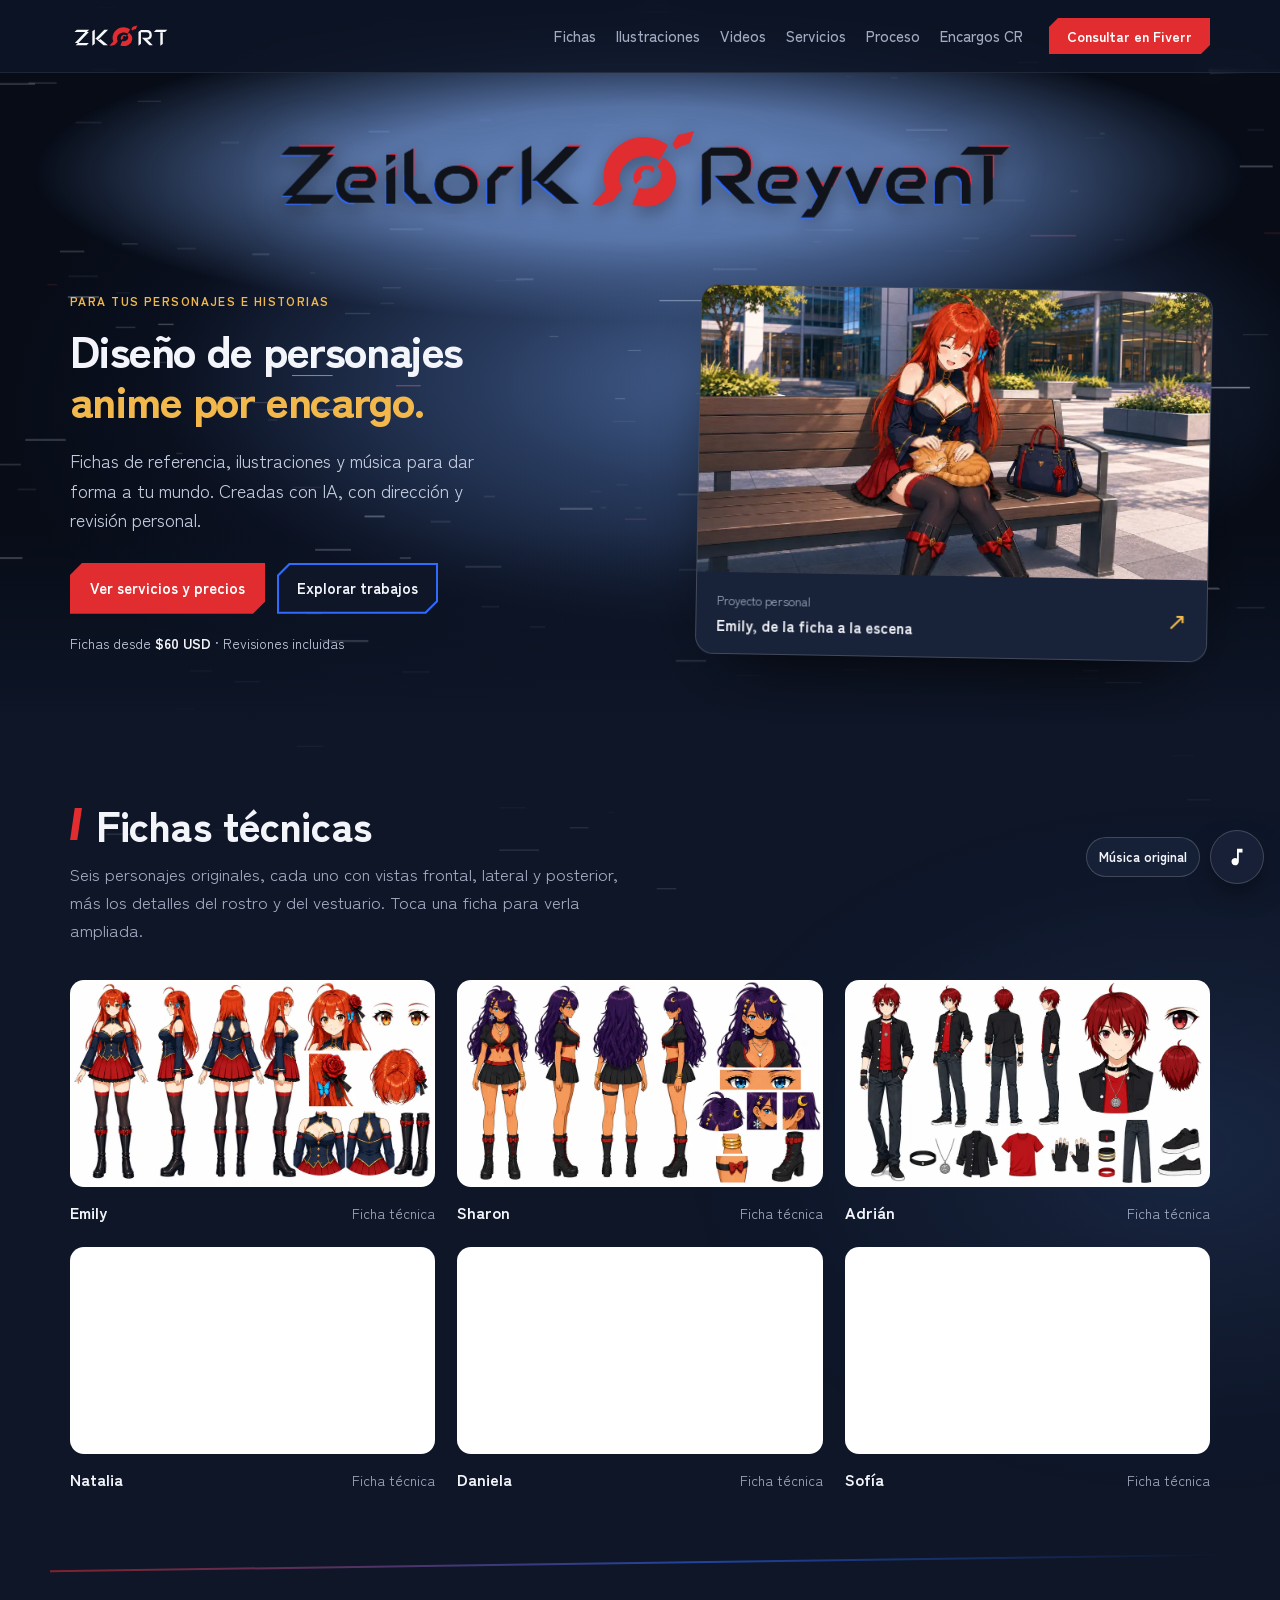
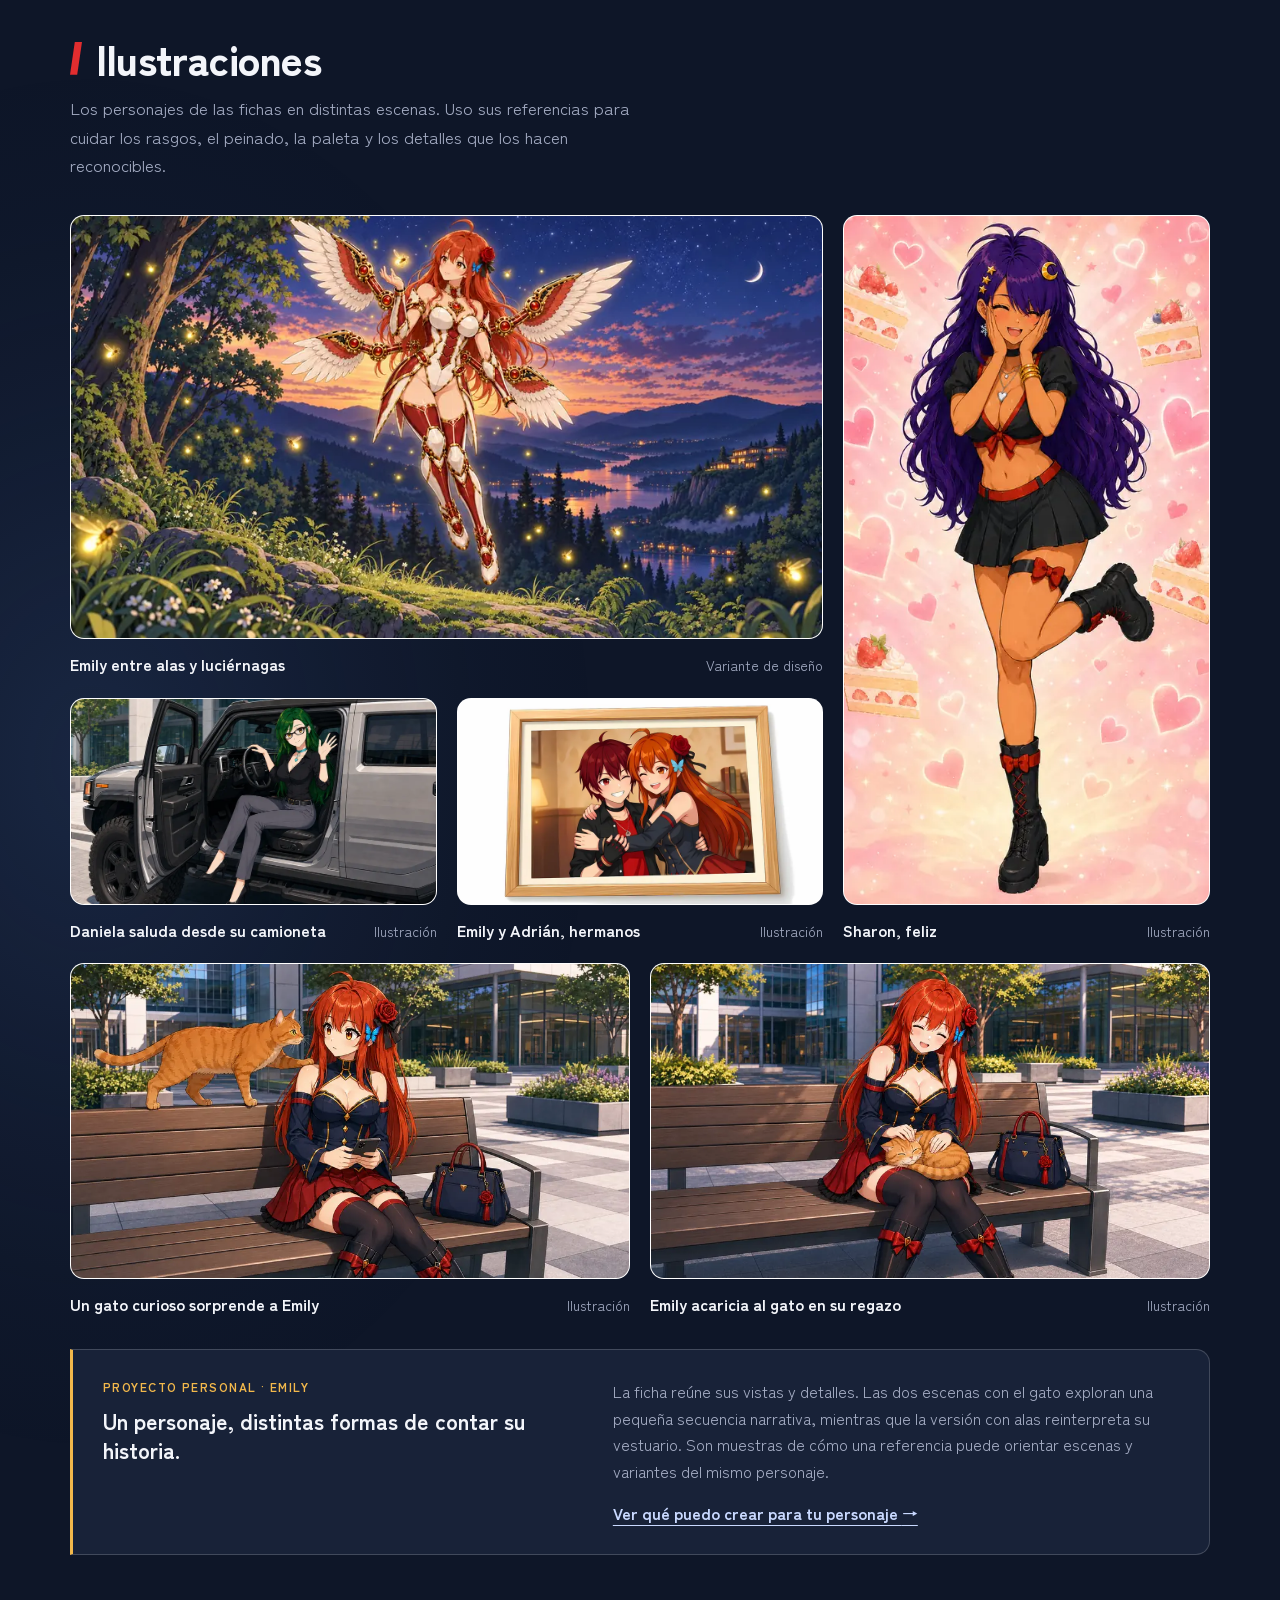
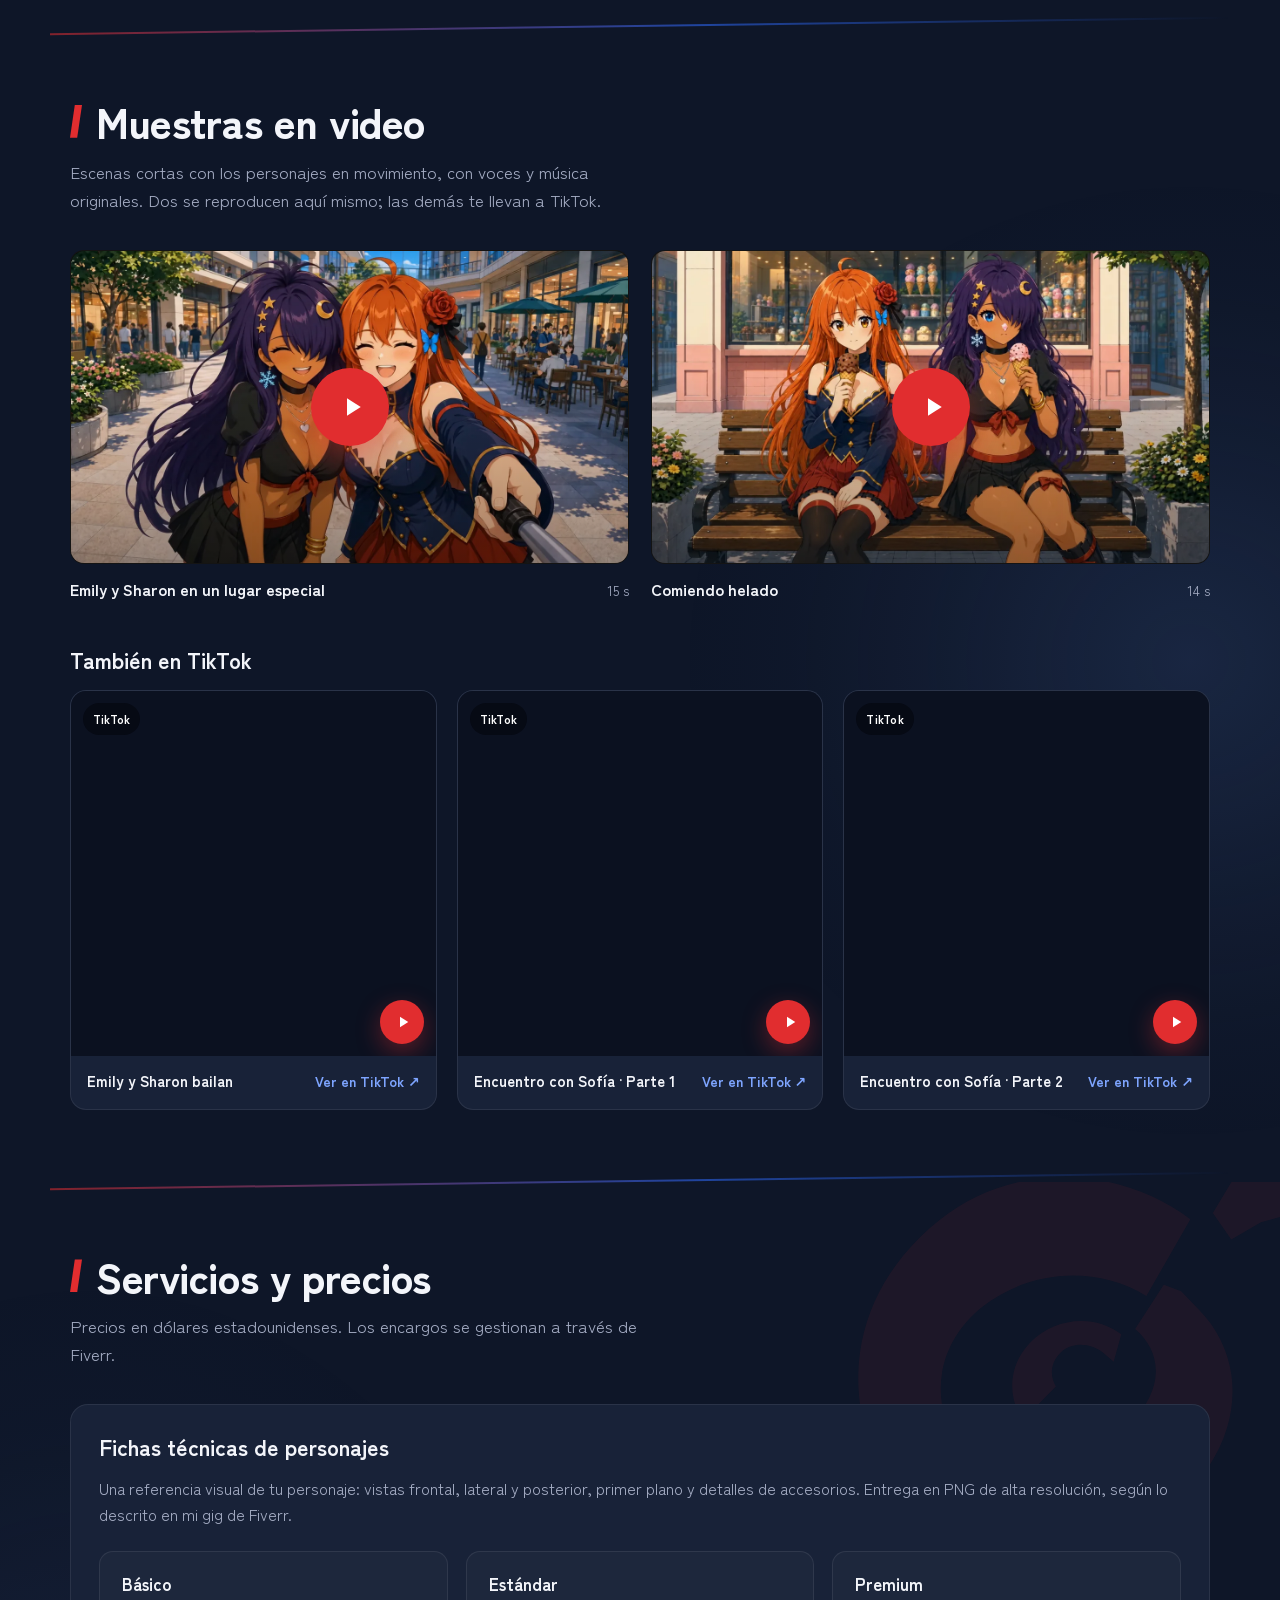
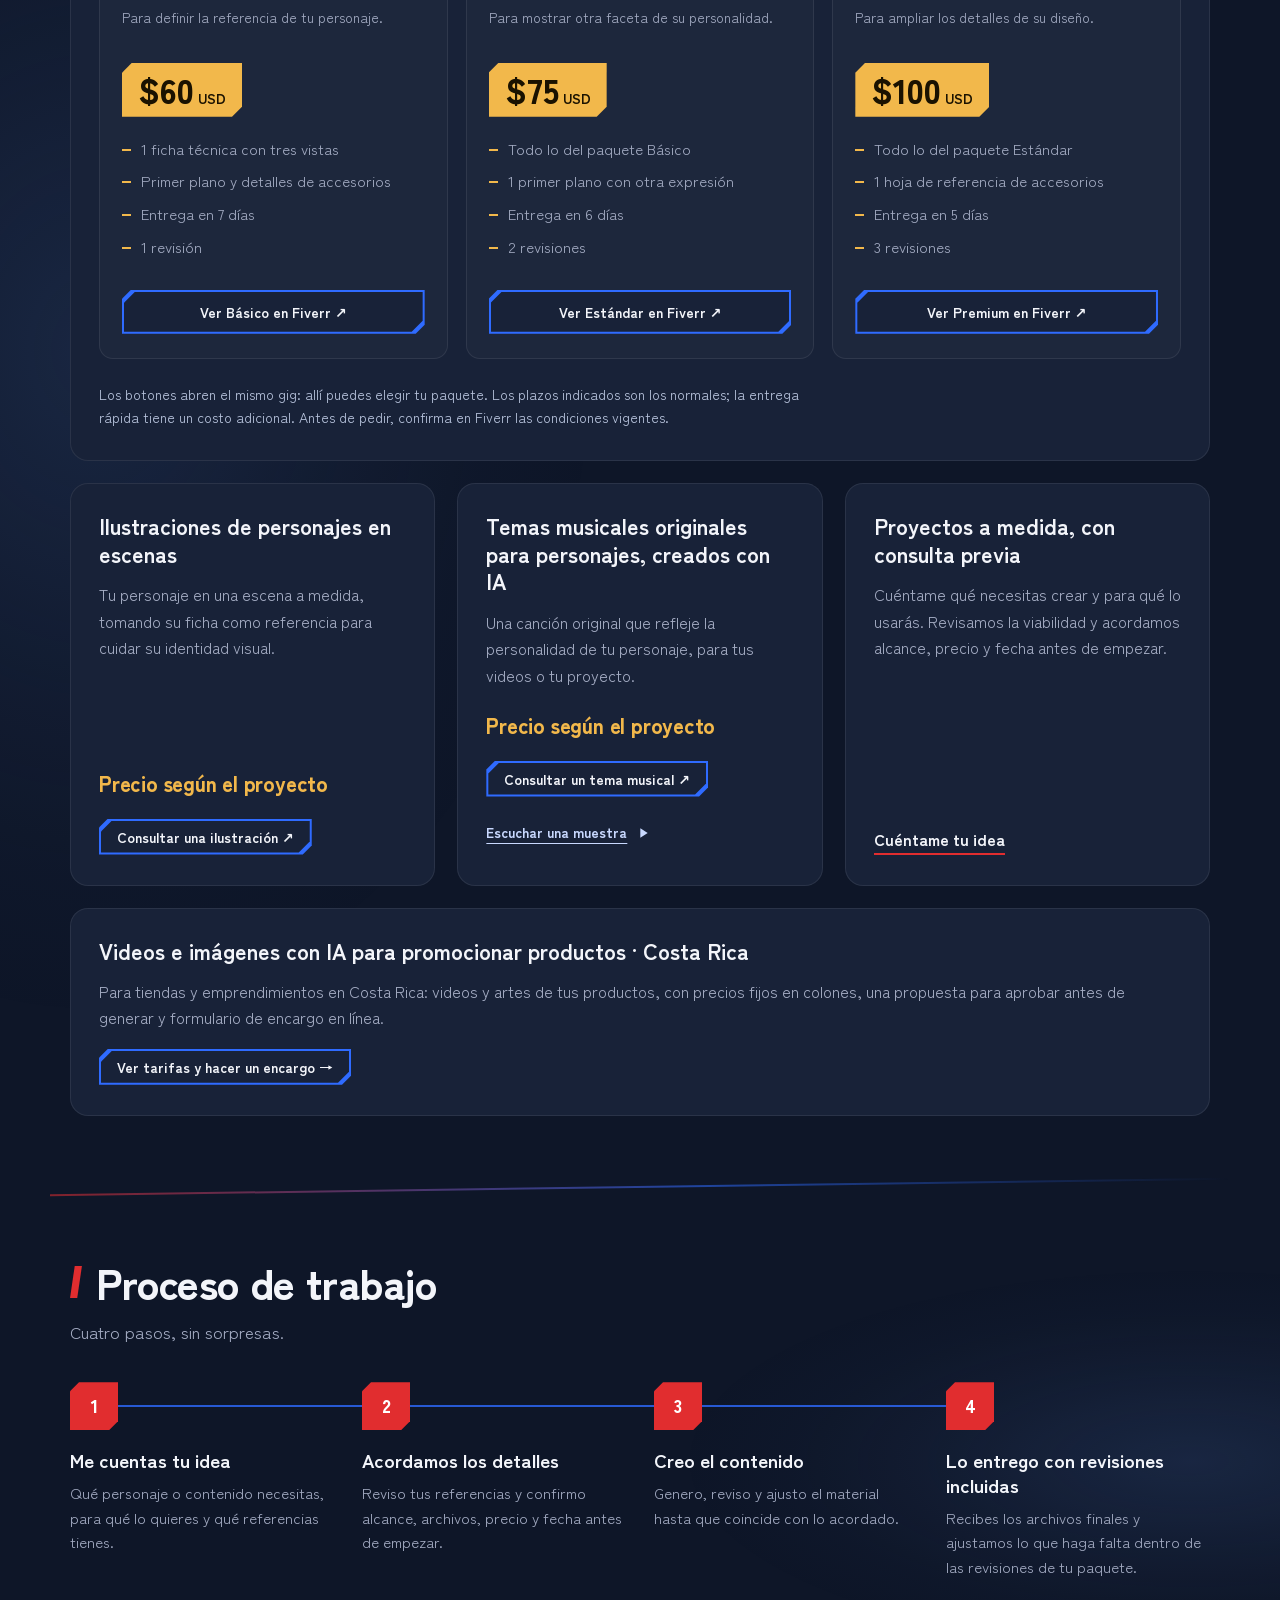
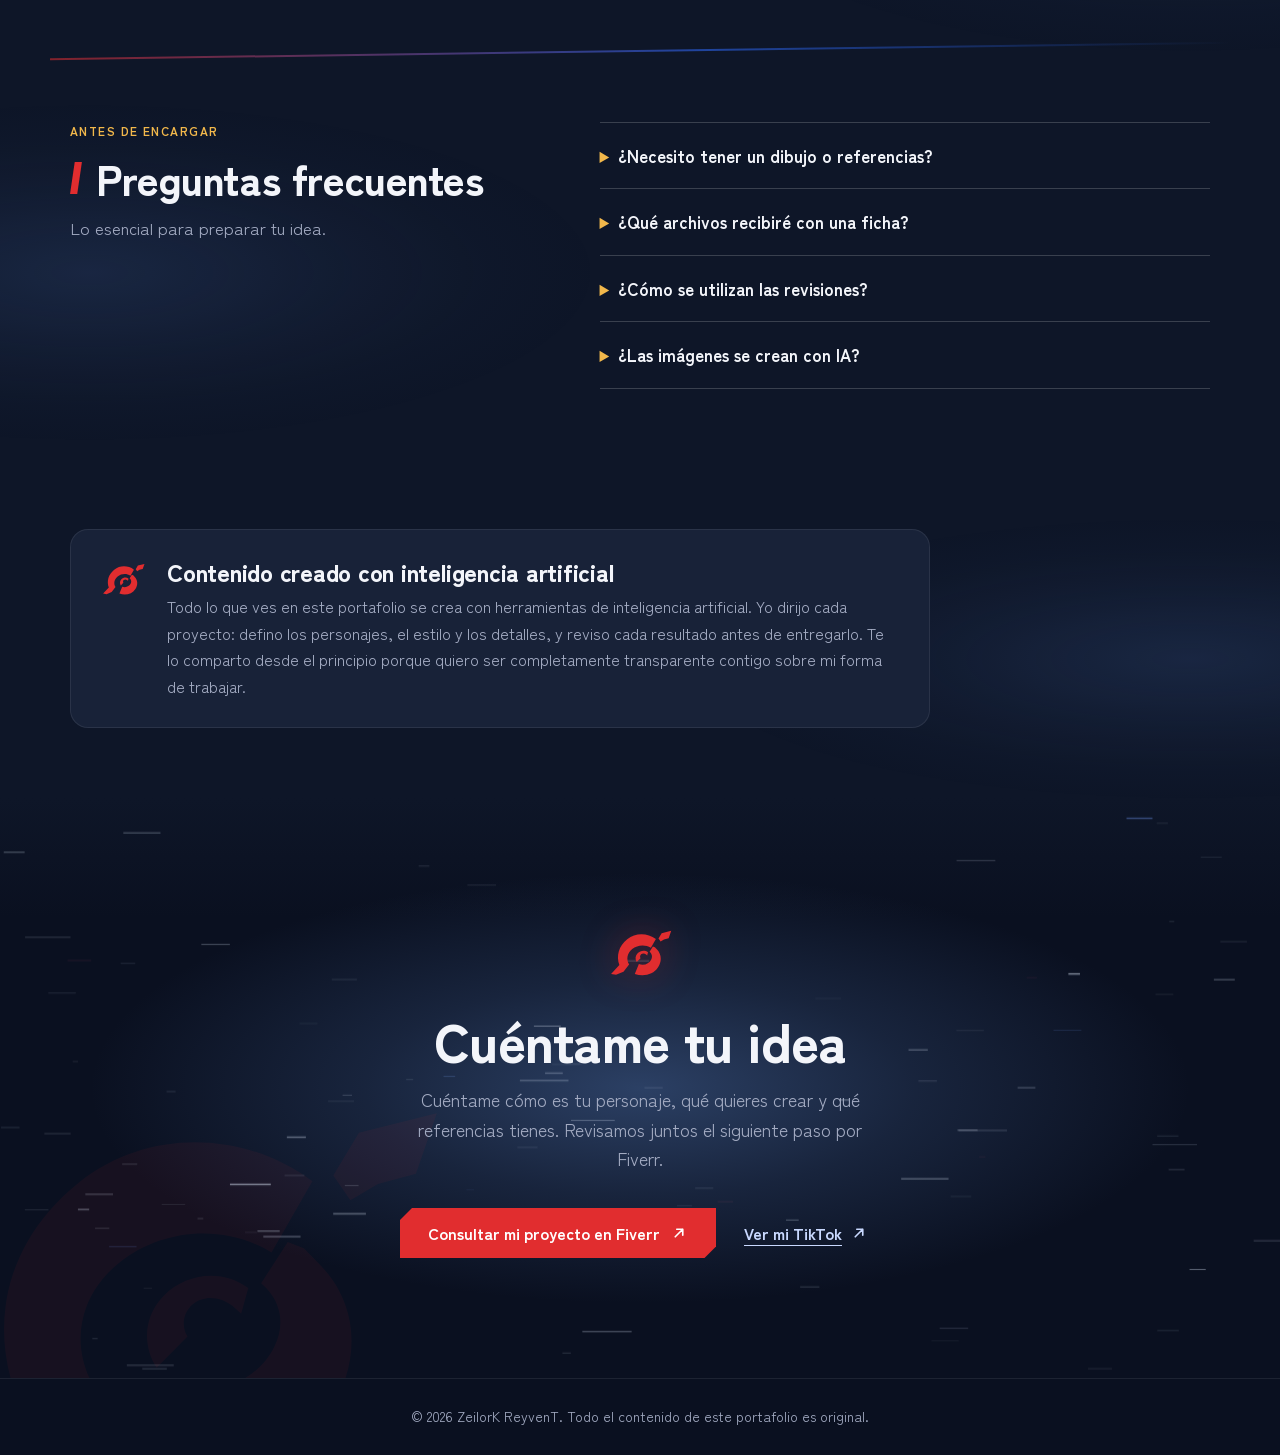
==== commit 95a345d1: "Agrega la página de encargos en Costa Rica y su enlace desde el portafolio - Nueva carpeta encargos/" ====
--- a/index.html
+++ b/index.html
@@ -40,6 +40,7 @@
       <a href="#videos">Videos</a>
       <a href="#servicios">Servicios</a>
       <a href="#proceso">Proceso</a>
+      <a href="encargos/">Encargos CR</a>
     </nav>
     <details class="section-menu" id="section-menu">
       <summary aria-controls="section-links">Secciones <span aria-hidden="true">⌄</span></summary>
@@ -206,6 +207,11 @@
           <p>Cuéntame qué necesitas crear y para qué lo usarás. Revisamos la viabilidad y acordamos alcance, precio y fecha antes de empezar.</p>
           <a class="link" href="#contacto">Cuéntame tu idea</a>
         </article>
+        <article class="svc" style="grid-column:1/-1">
+          <h3>Videos e imágenes con IA para promocionar productos · Costa Rica</h3>
+          <p>Para tiendas y emprendimientos en Costa Rica: videos y artes de tus productos, con precios fijos en colones, una propuesta para aprobar antes de generar y formulario de encargo en línea.</p>
+          <a class="btn btn-ghost btn-sm" href="encargos/"><span>Ver tarifas y hacer un encargo <span aria-hidden="true">→</span></span></a>
+        </article>
       </div>
     </div>
   </section>
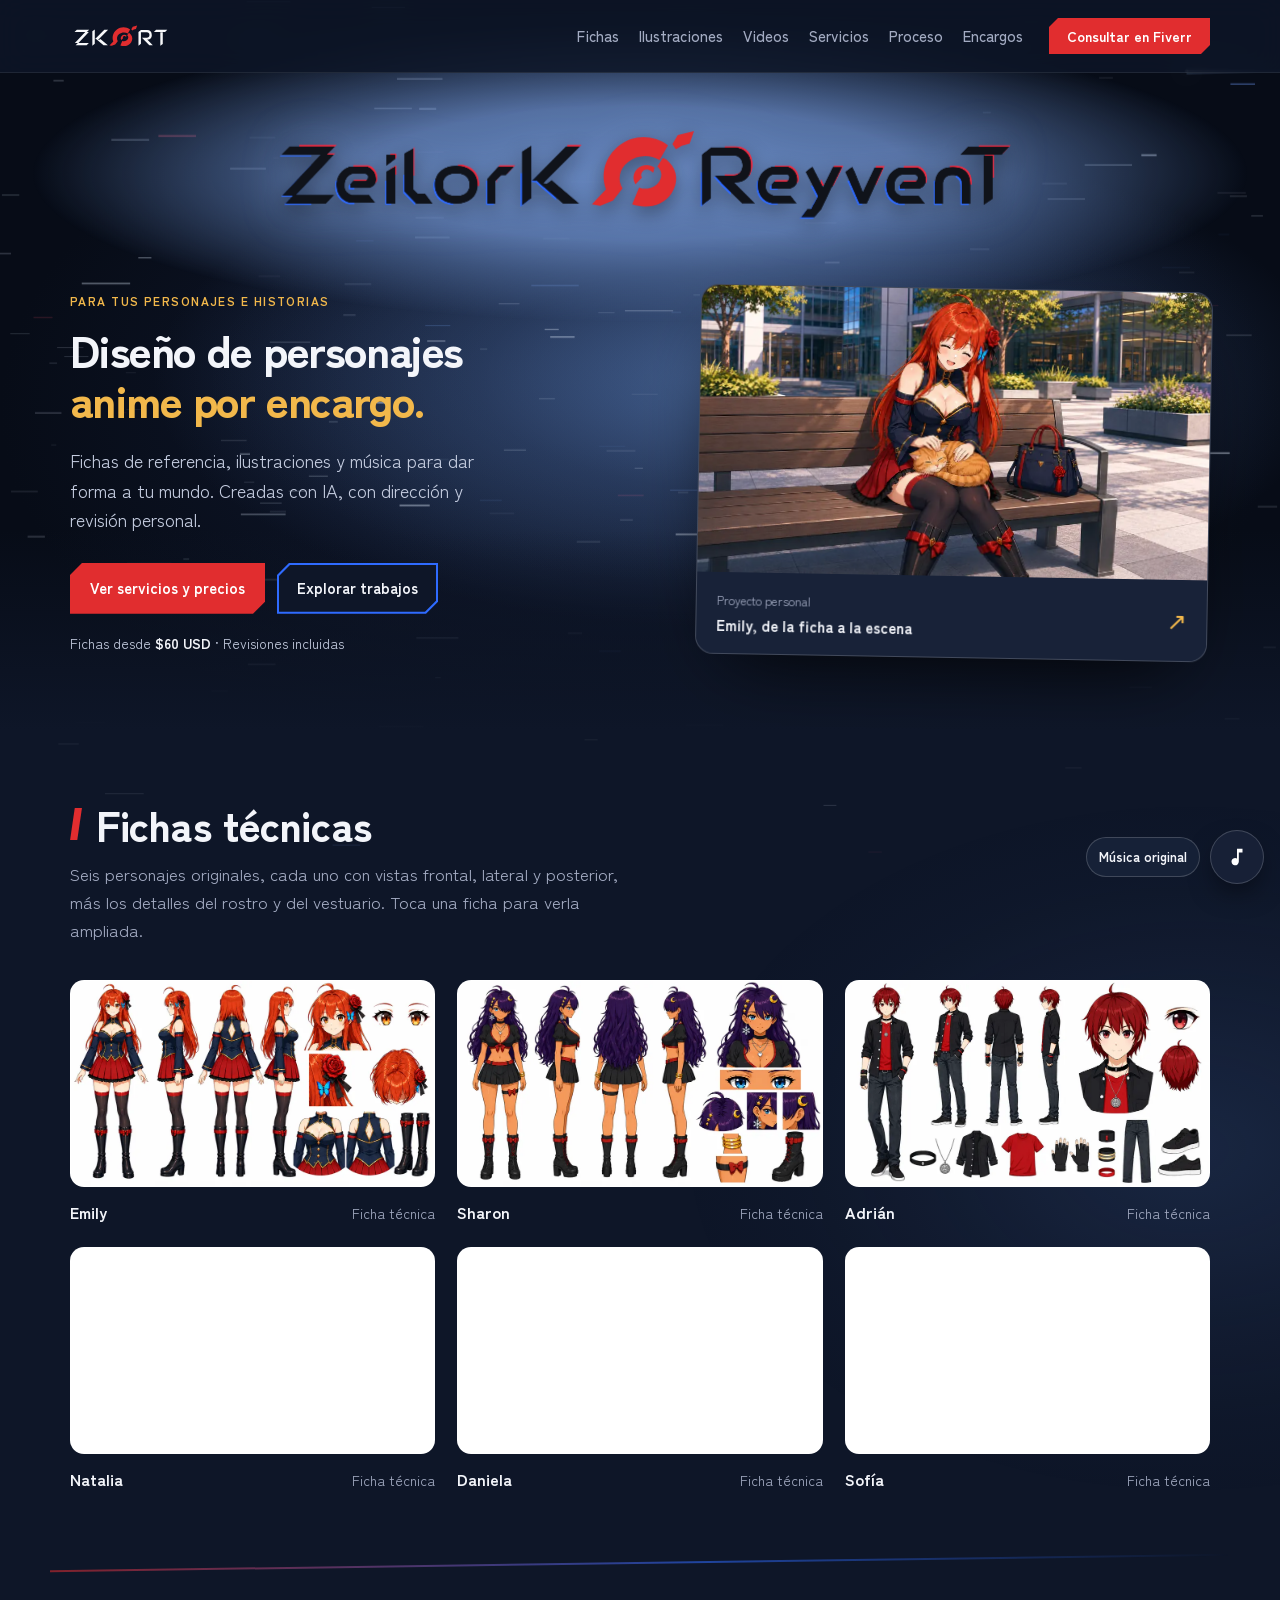
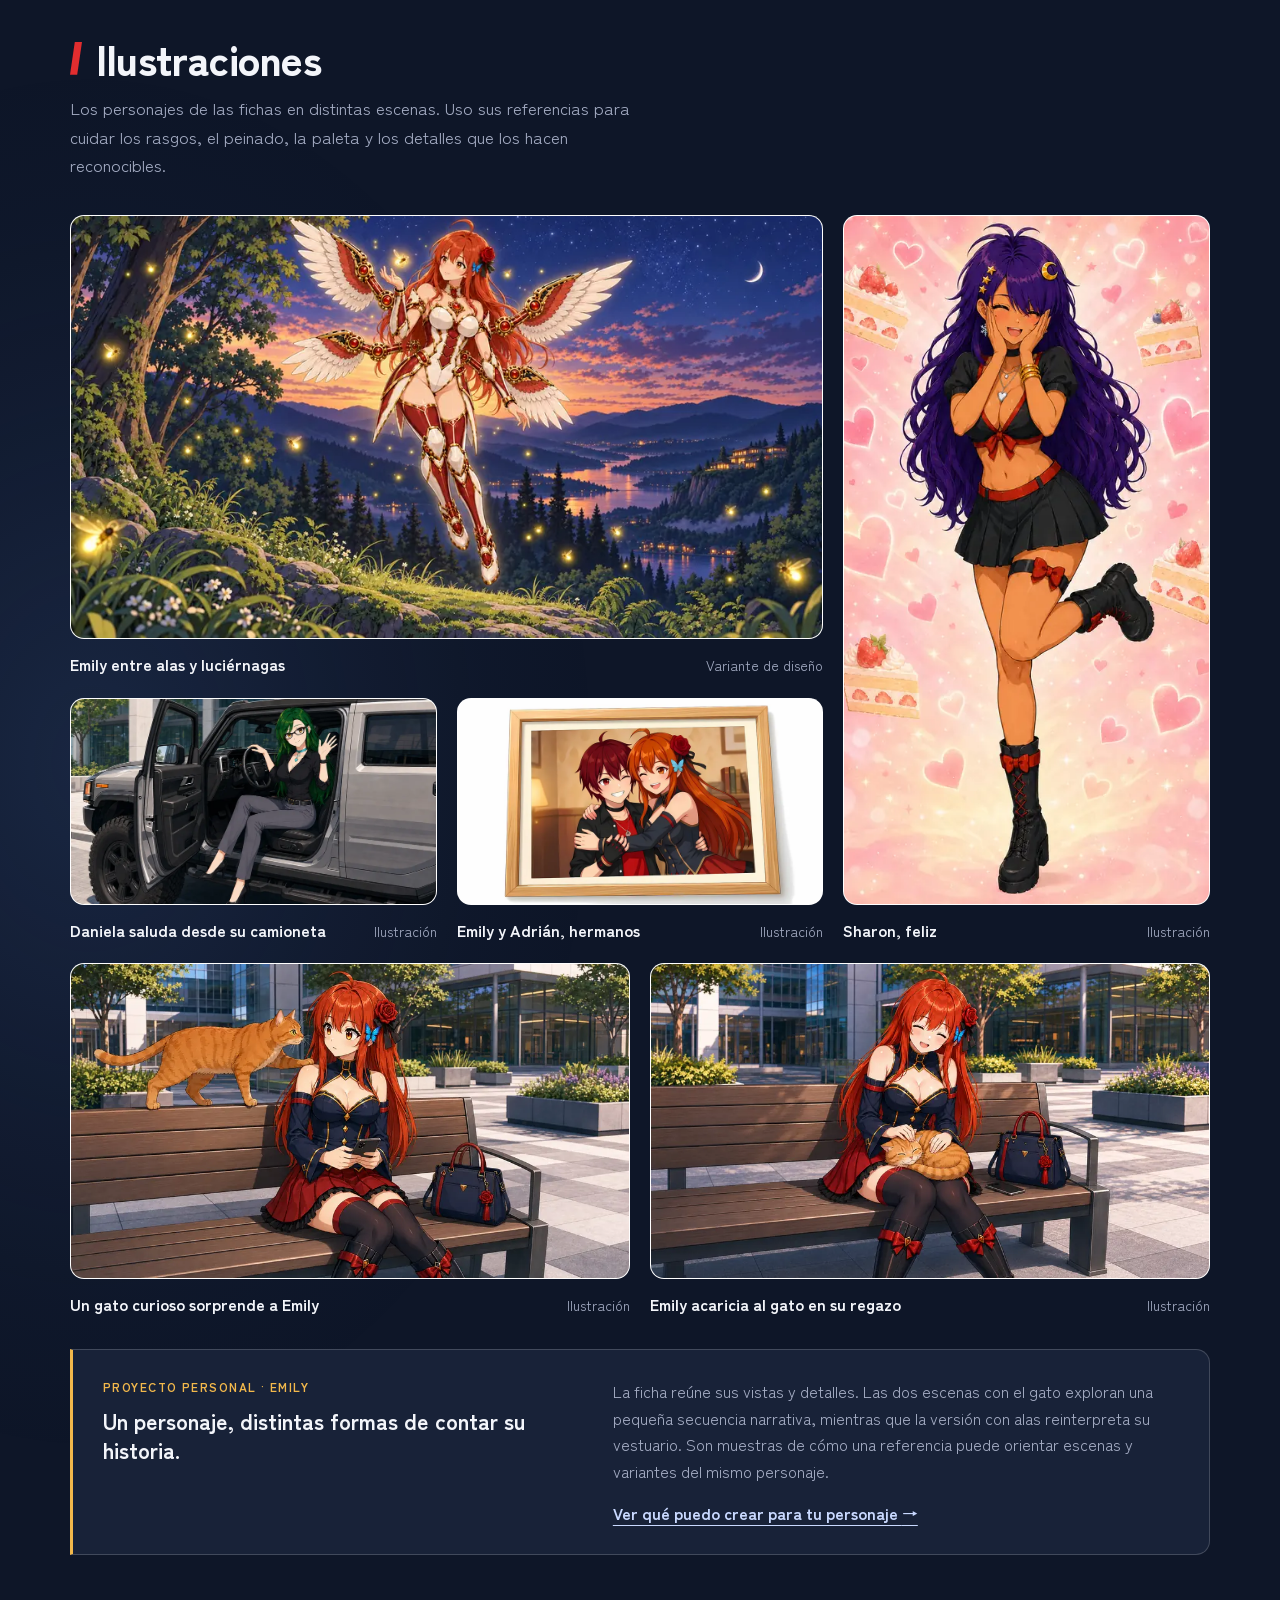
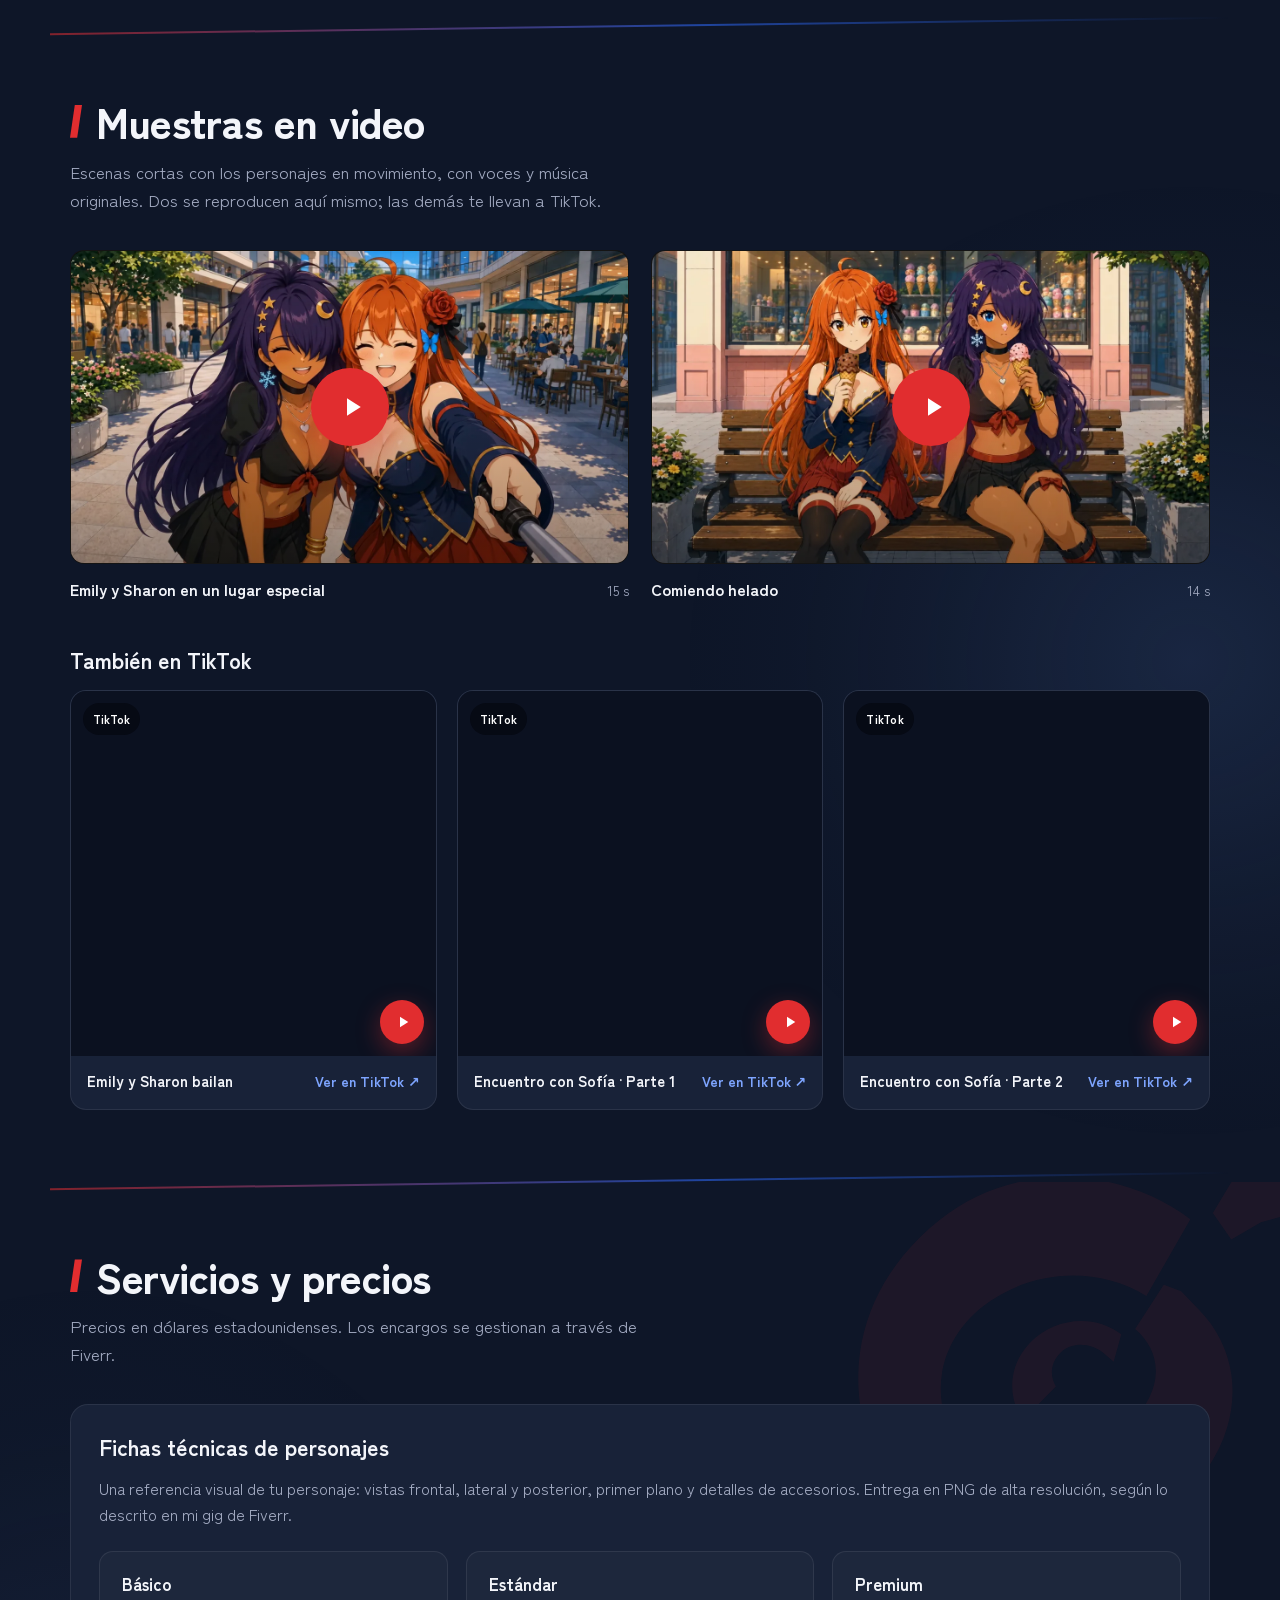
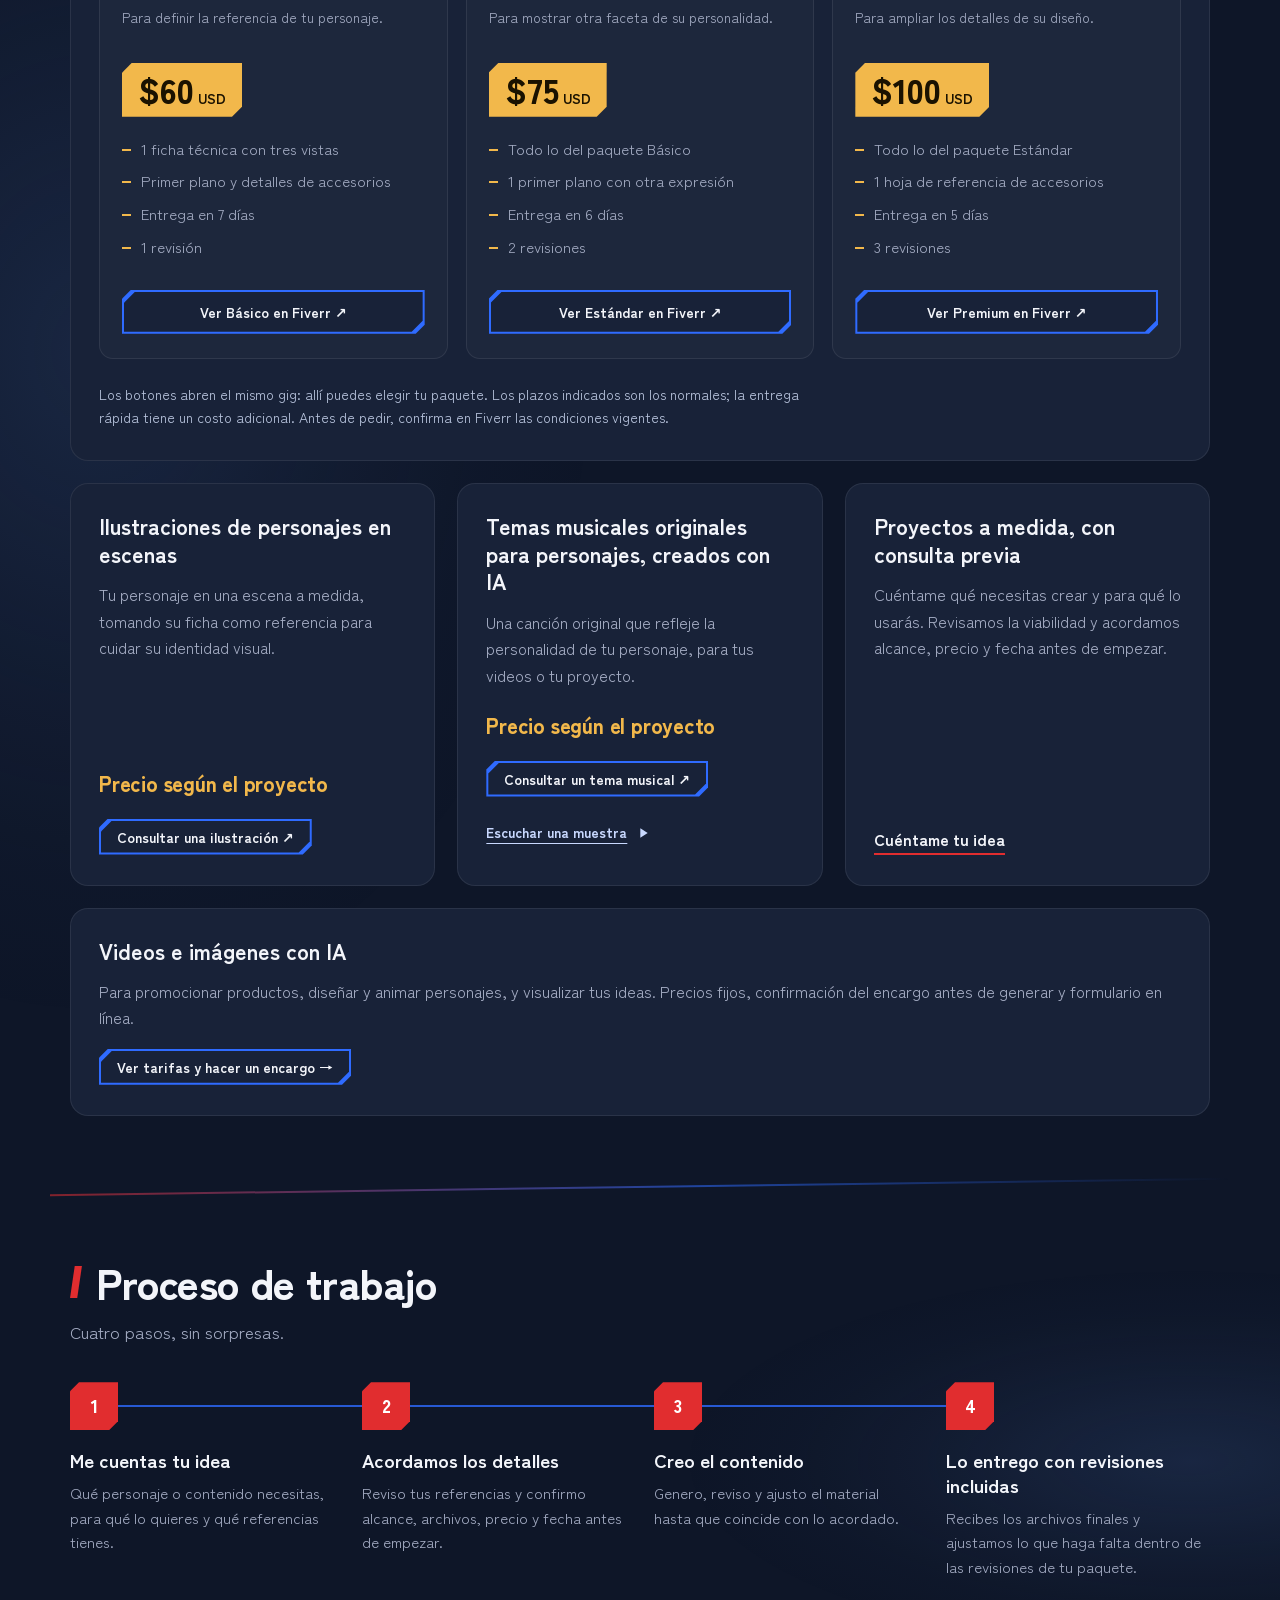
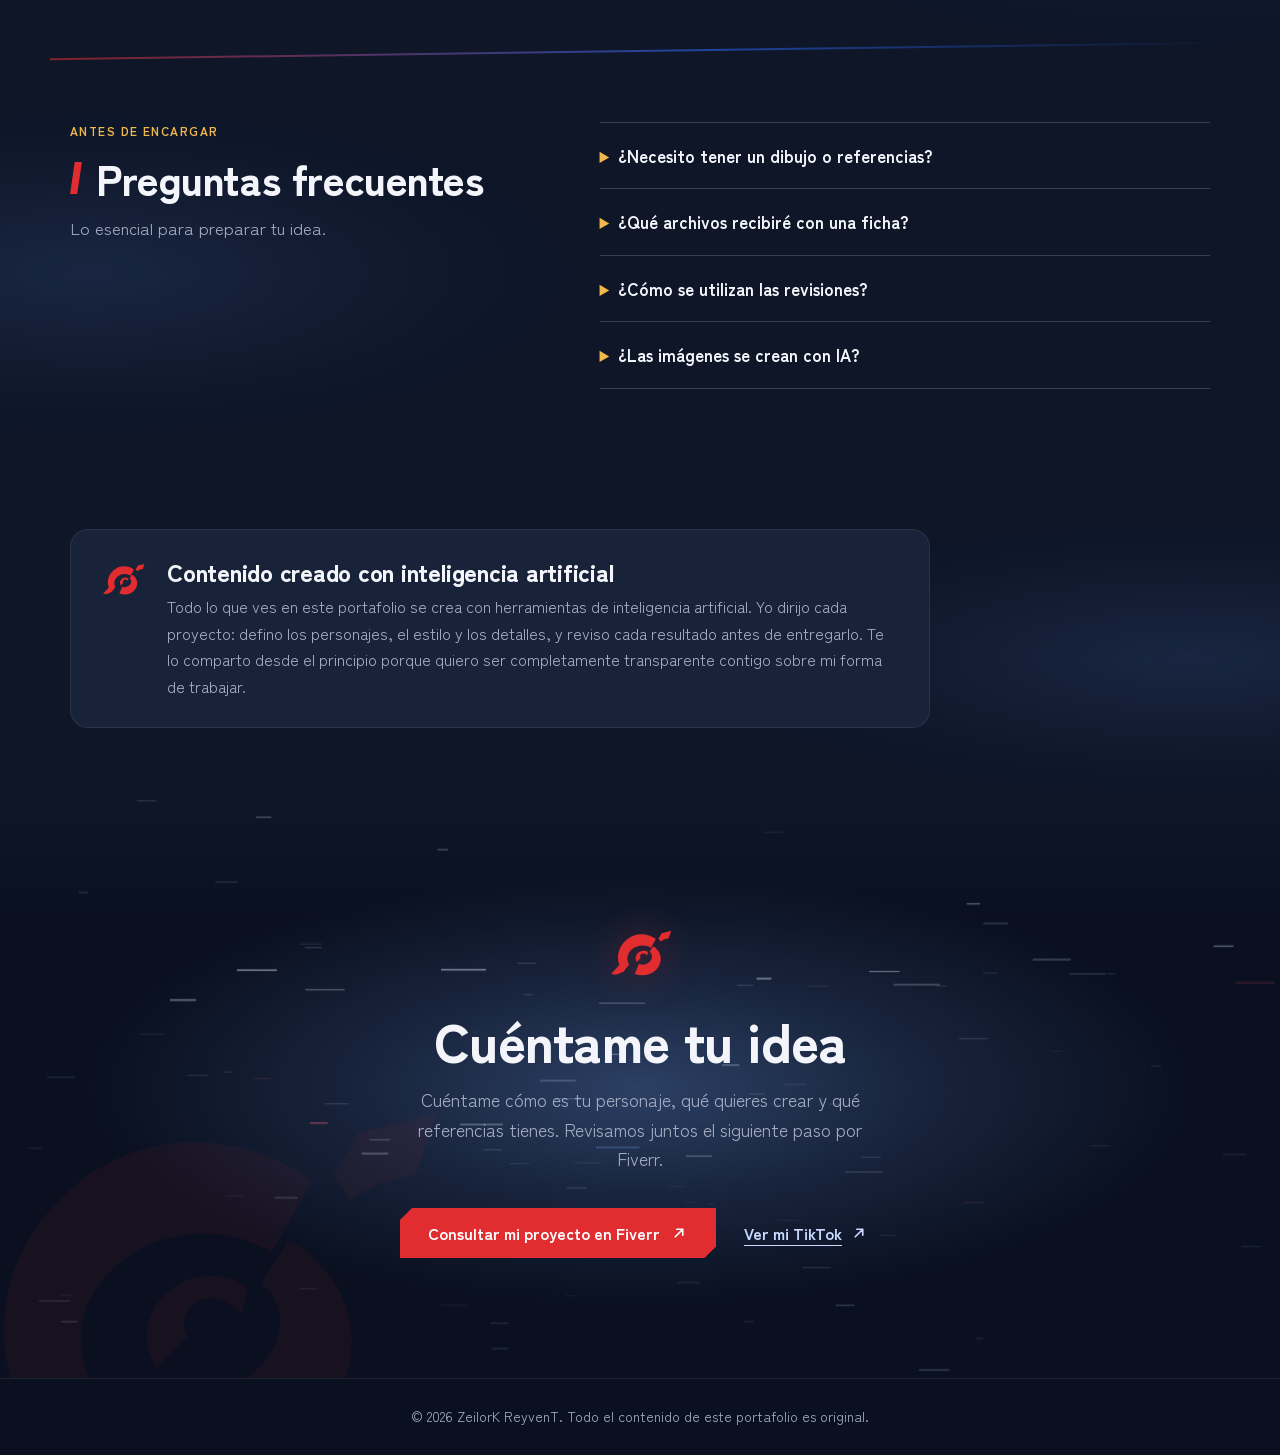
==== commit c9f956a9: "Actualiza la página de encargos: dólares, audio, garantía y formulario nuevo - encargos/: página, PD" ====
--- a/index.html
+++ b/index.html
@@ -40,7 +40,7 @@
       <a href="#videos">Videos</a>
       <a href="#servicios">Servicios</a>
       <a href="#proceso">Proceso</a>
-      <a href="encargos/">Encargos CR</a>
+      <a href="encargos/">Encargos</a>
     </nav>
     <details class="section-menu" id="section-menu">
       <summary aria-controls="section-links">Secciones <span aria-hidden="true">⌄</span></summary>
@@ -208,8 +208,8 @@
           <a class="link" href="#contacto">Cuéntame tu idea</a>
         </article>
         <article class="svc" style="grid-column:1/-1">
-          <h3>Videos e imágenes con IA para promocionar productos · Costa Rica</h3>
-          <p>Para tiendas y emprendimientos en Costa Rica: videos y artes de tus productos, con precios fijos en colones, una propuesta para aprobar antes de generar y formulario de encargo en línea.</p>
+          <h3>Videos e imágenes con IA</h3>
+          <p>Para promocionar productos, diseñar y animar personajes, y visualizar tus ideas. Precios fijos, confirmación del encargo antes de generar y formulario en línea.</p>
           <a class="btn btn-ghost btn-sm" href="encargos/"><span>Ver tarifas y hacer un encargo <span aria-hidden="true">→</span></span></a>
         </article>
       </div>
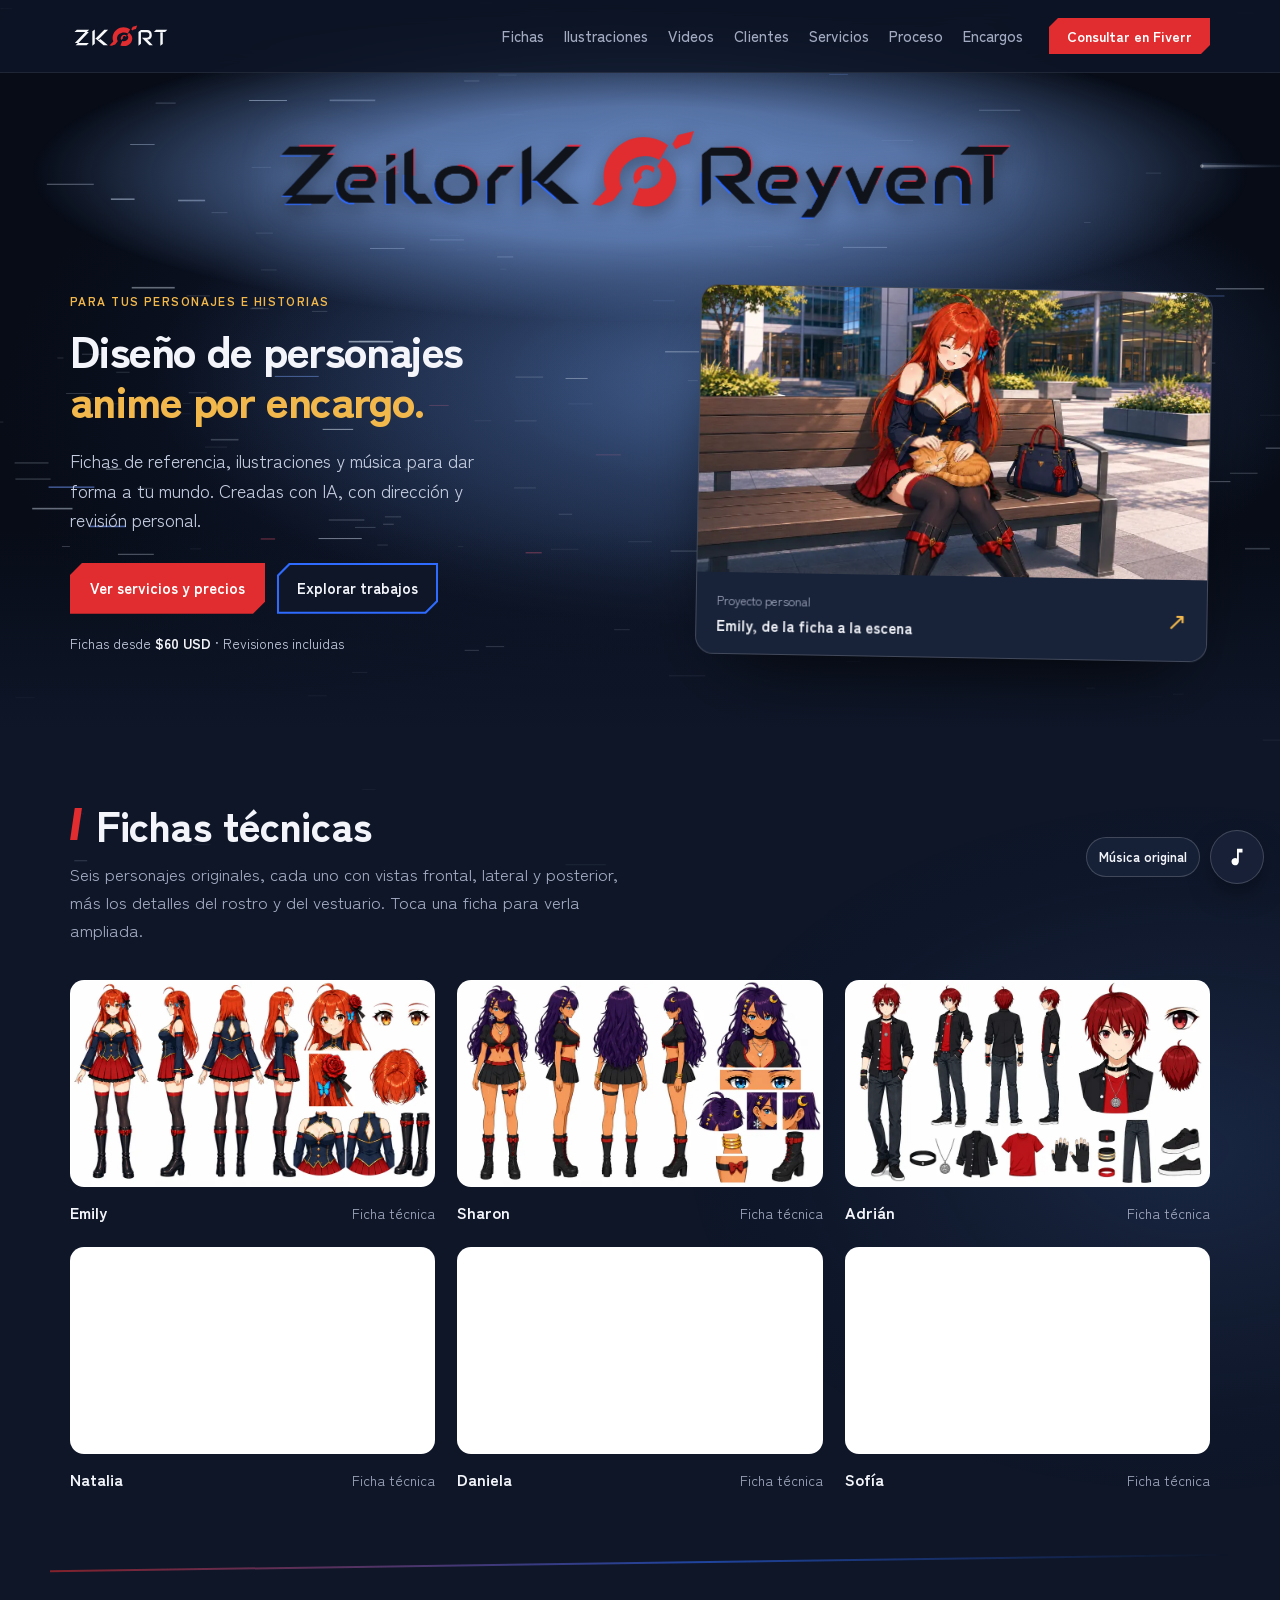
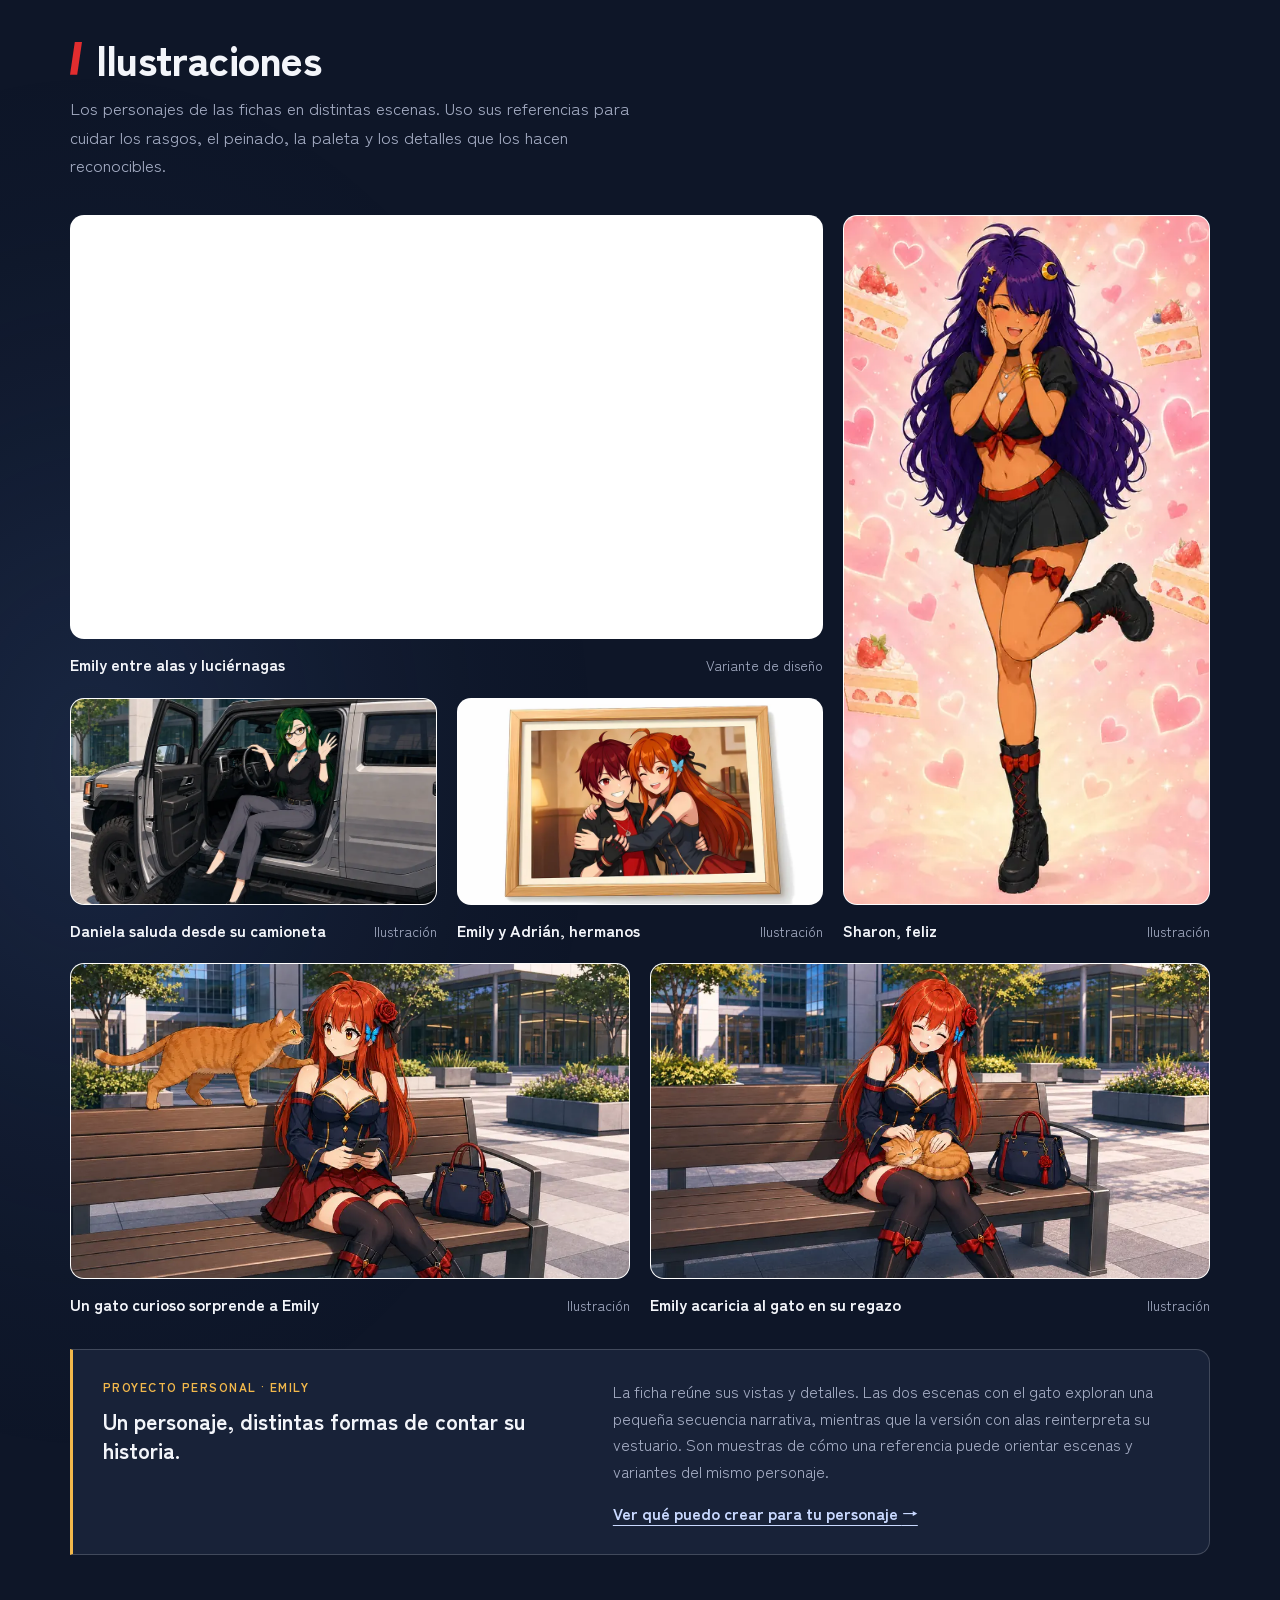
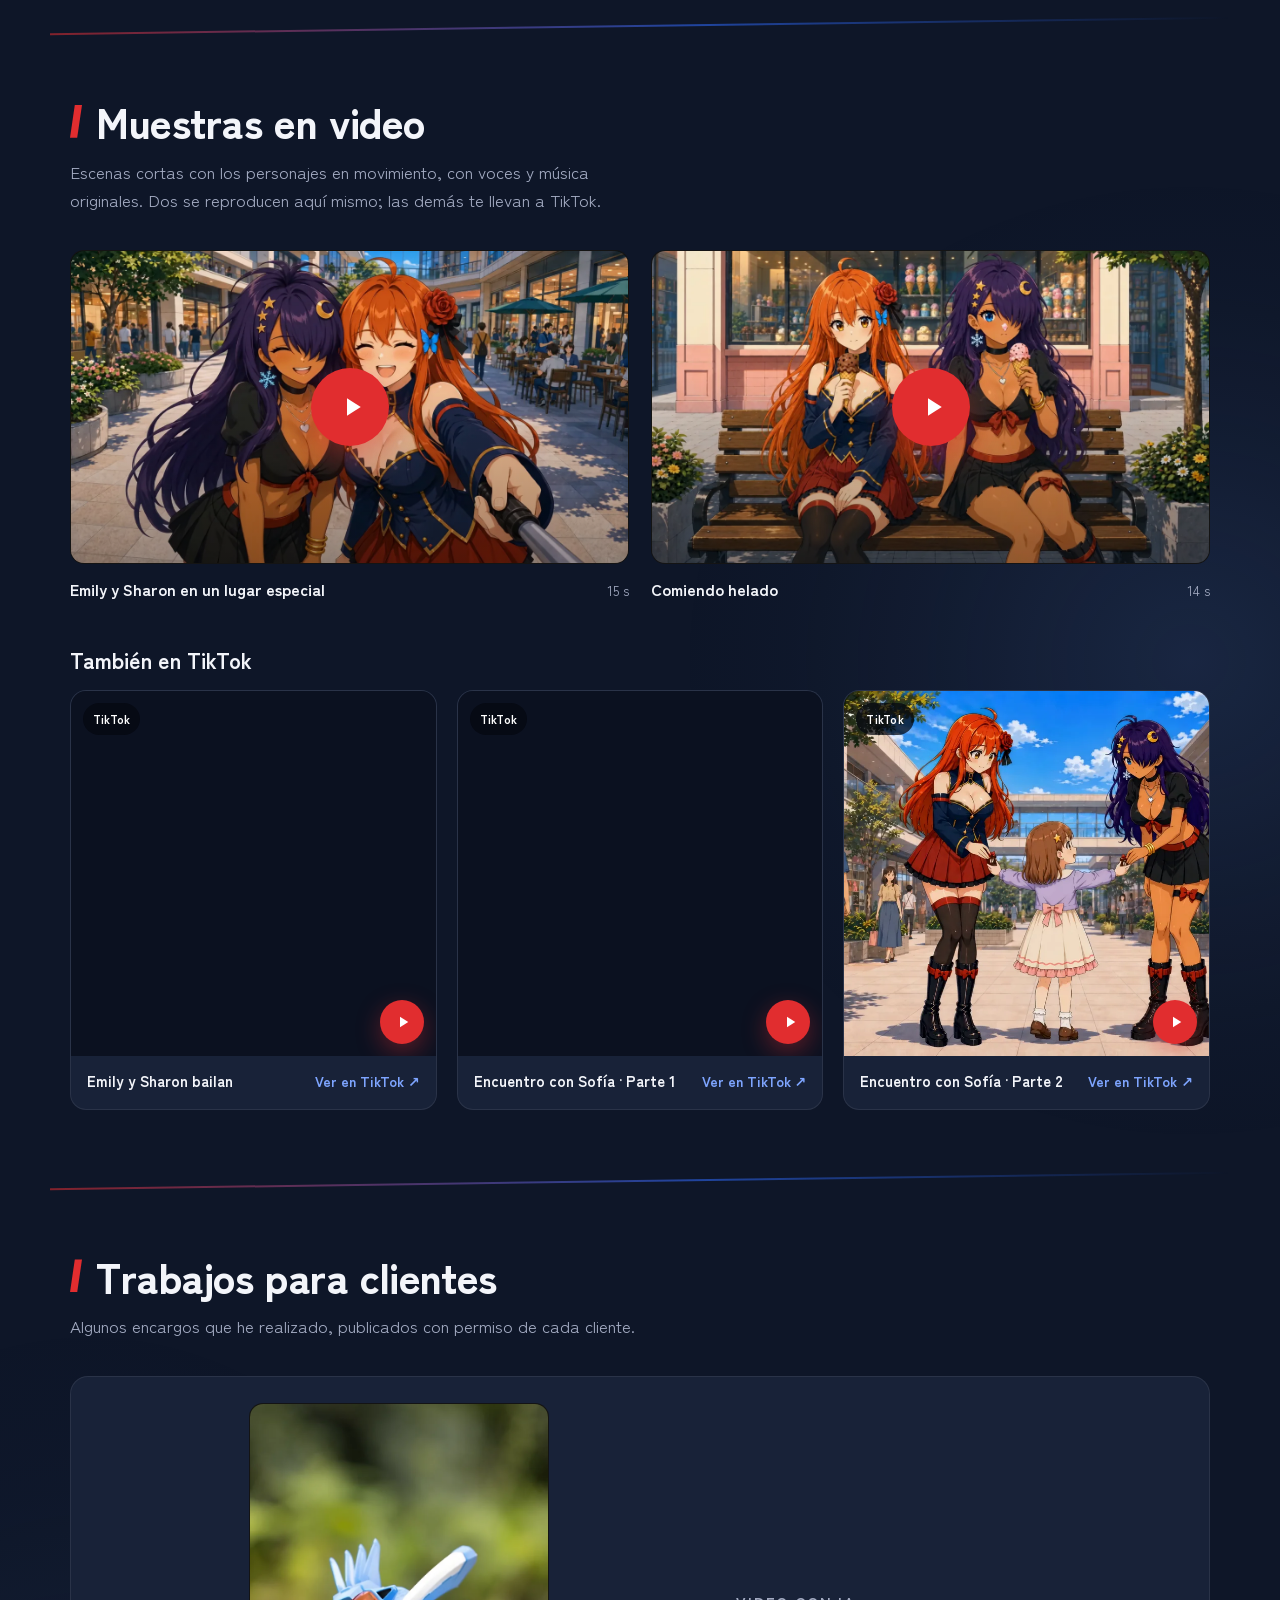
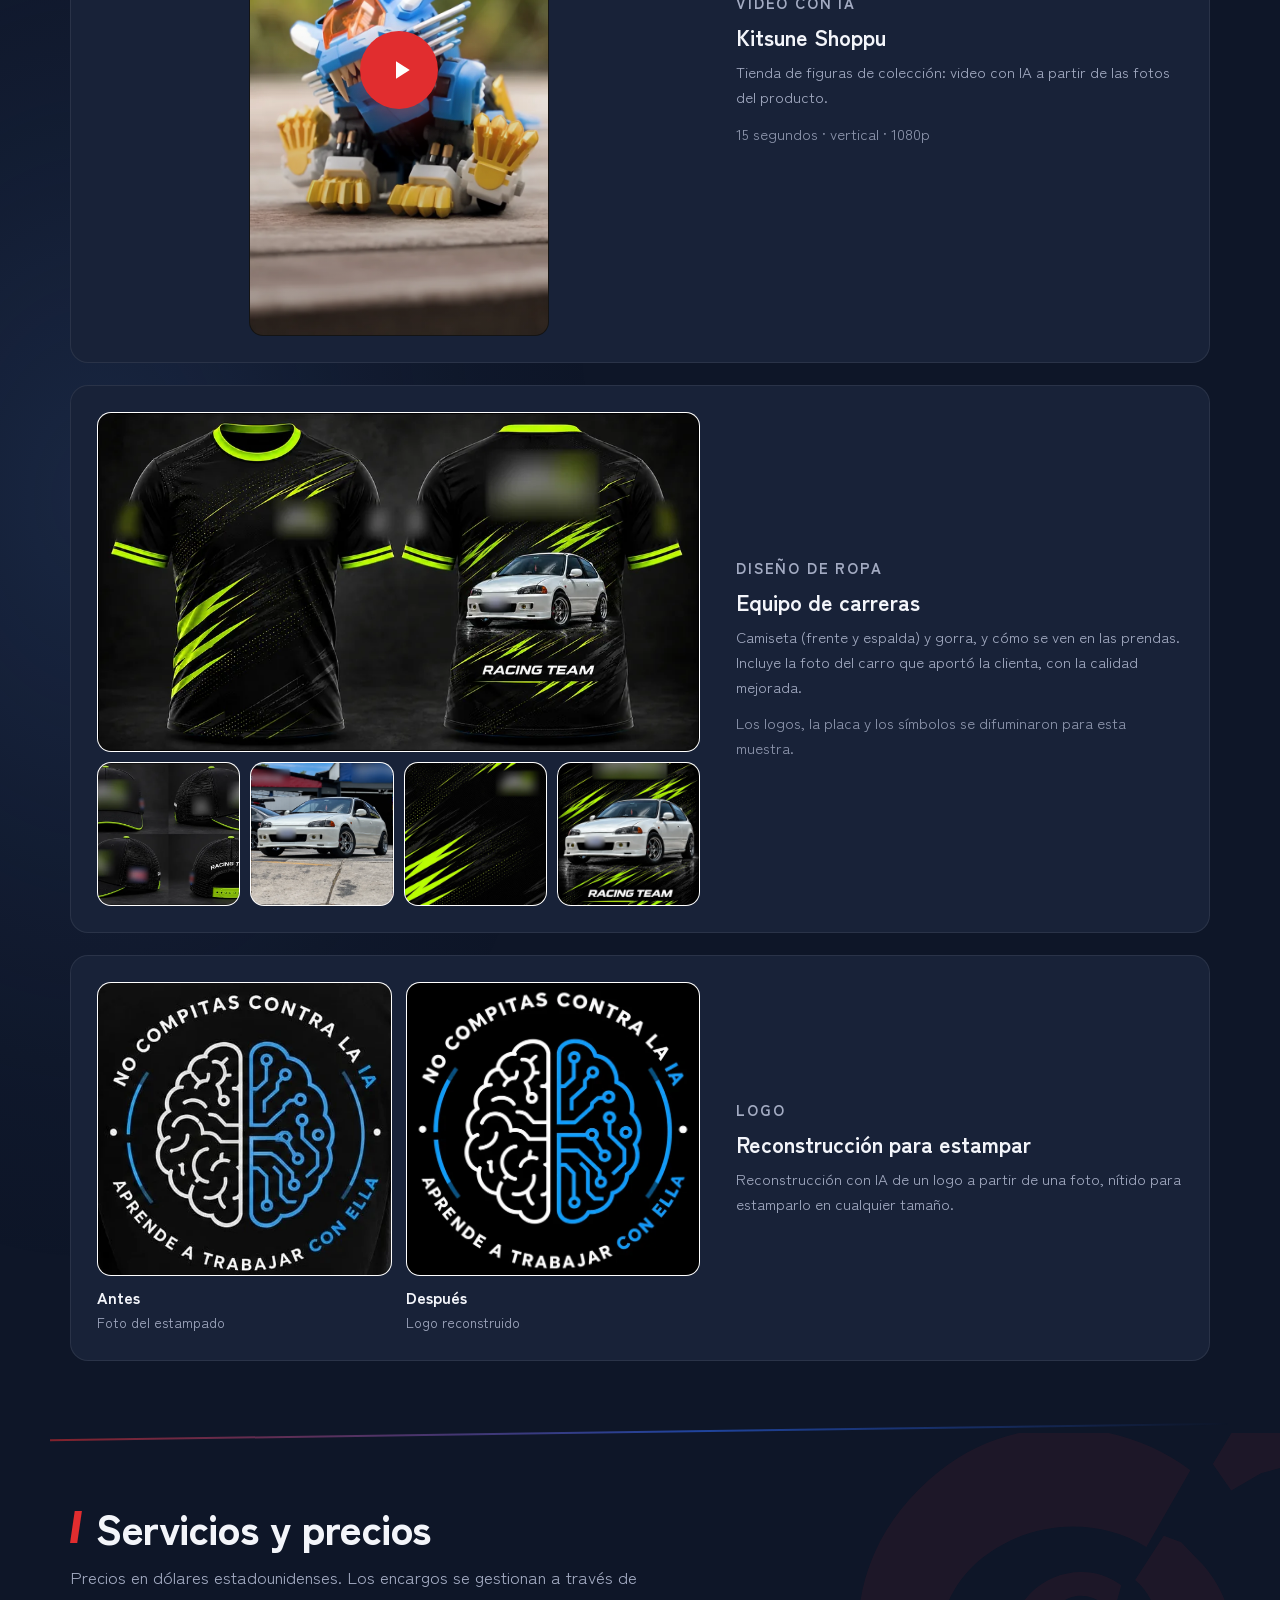
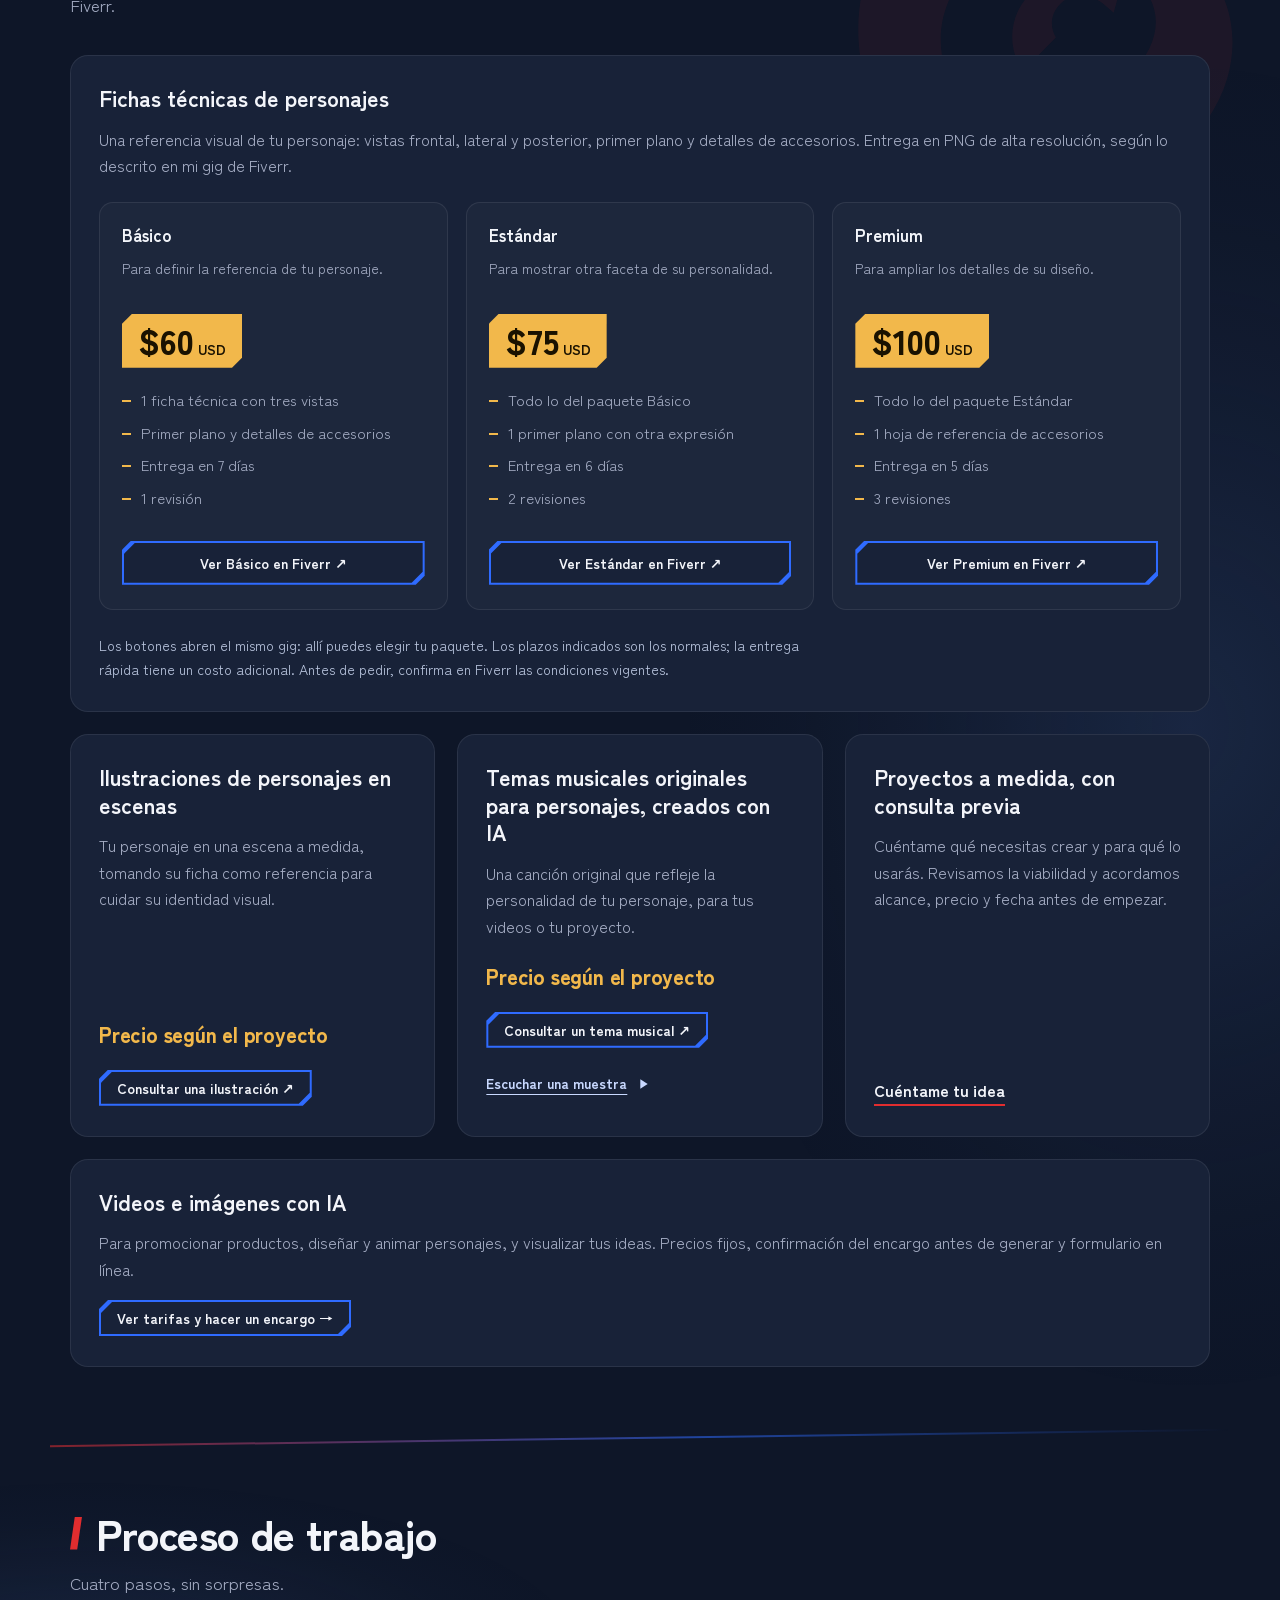
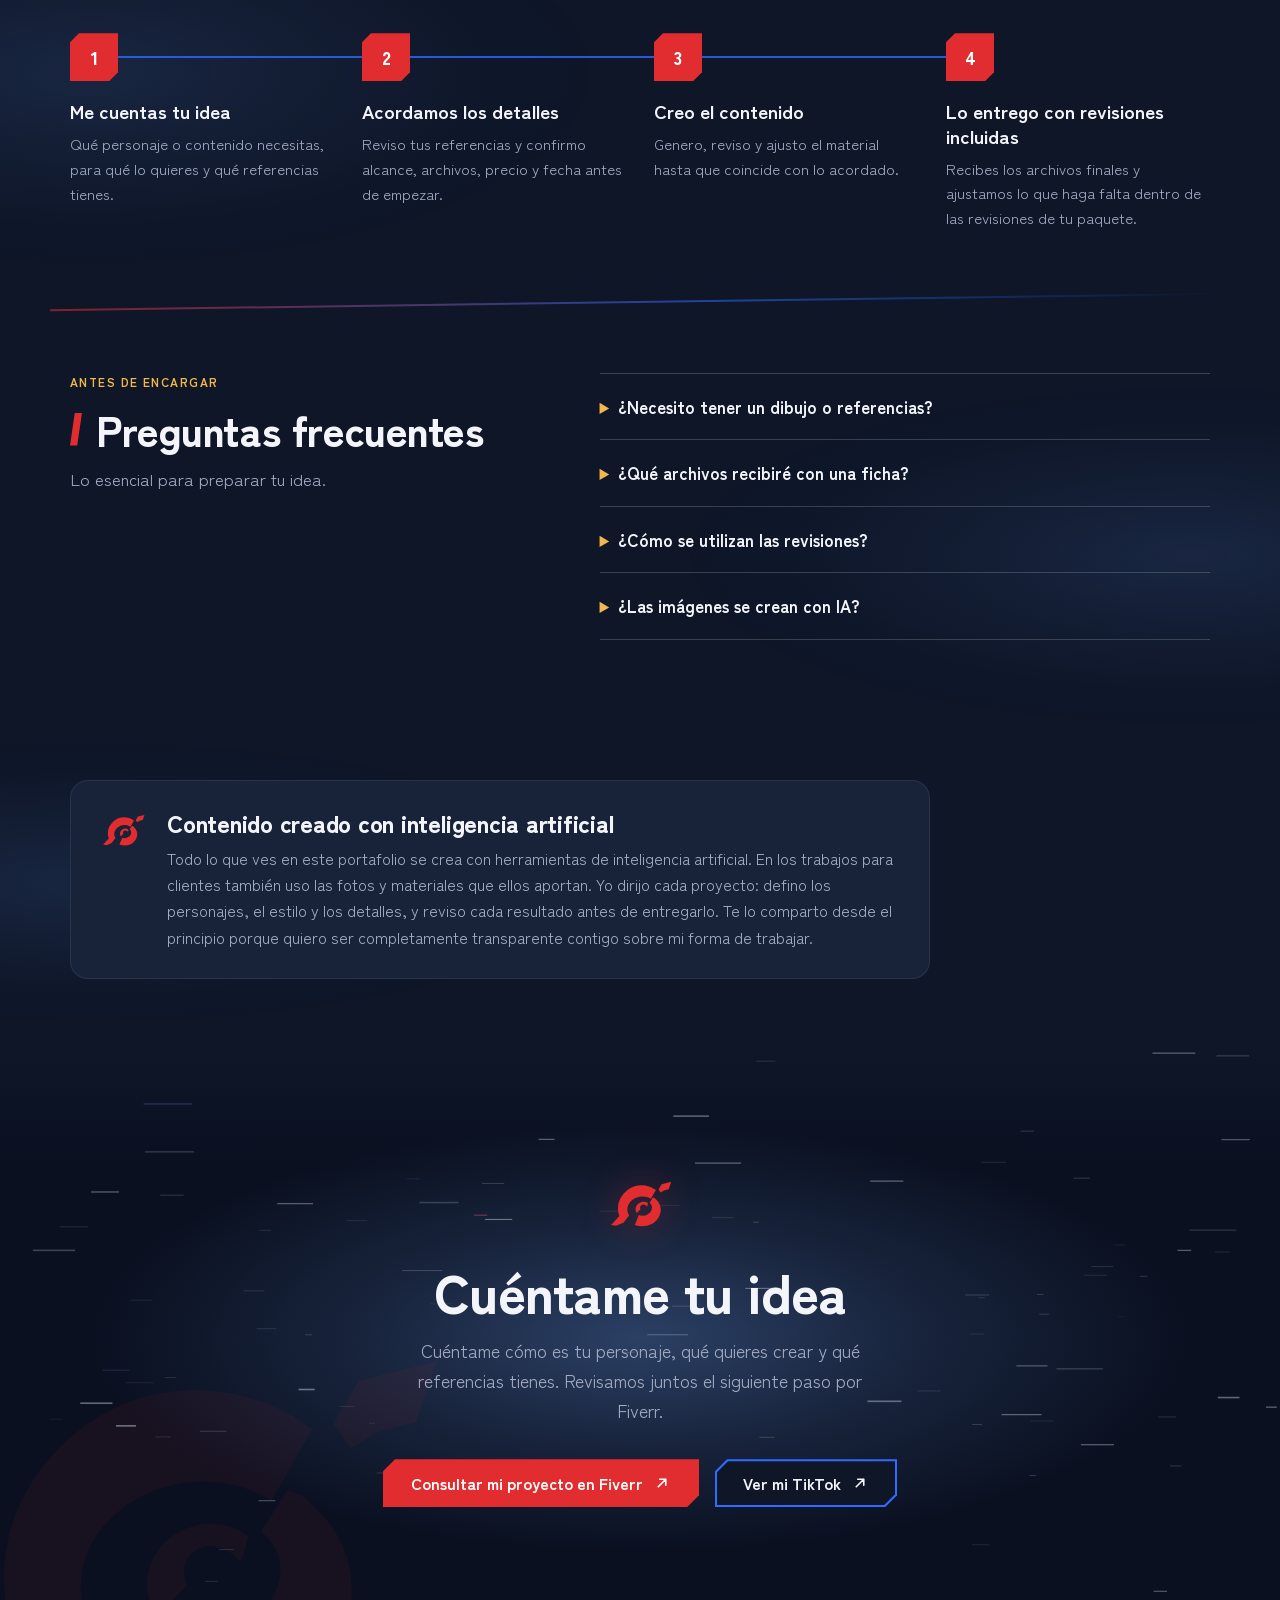
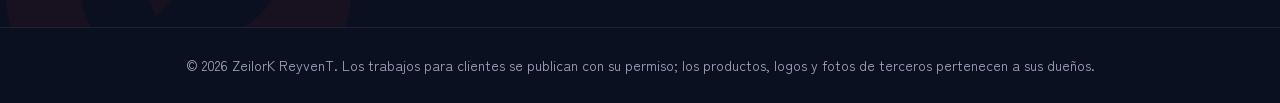
==== commit 2b458153: "Trabajos para clientes, solicitud en PDF por WhatsApp y ajustes de la página de encargos Página prin" ====
--- a/index.html
+++ b/index.html
@@ -38,6 +38,7 @@
       <a href="#fichas">Fichas</a>
       <a href="#ilustraciones">Ilustraciones</a>
       <a href="#videos">Videos</a>
+      <a href="#clientes">Clientes</a>
       <a href="#servicios">Servicios</a>
       <a href="#proceso">Proceso</a>
       <a href="encargos/">Encargos</a>
@@ -46,7 +47,7 @@
       <summary aria-controls="section-links">Secciones <span aria-hidden="true">⌄</span></summary>
       <nav id="section-links" aria-label="Índice de secciones">
         <a href="#inicio">Inicio</a><a href="#fichas">Fichas de personajes</a>
-        <a href="#ilustraciones">Ilustraciones</a><a href="#videos">Videos</a>
+        <a href="#ilustraciones">Ilustraciones</a><a href="#videos">Videos</a><a href="#clientes">Trabajos para clientes</a>
         <a href="#servicios">Servicios y precios</a><a href="#proceso">Proceso</a>
         <a href="#preguntas">Preguntas frecuentes</a><a href="#contacto">Contacto</a>
       </nav>
@@ -155,6 +156,62 @@
 
   <div class="divider" aria-hidden="true"></div>
 
+  <!-- clientes:inicio -->
+  <section class="section" id="clientes">
+    <div class="wrap">
+      <div class="sec-head">
+        <h2 class="sec">Trabajos para clientes</h2>
+        <p class="lead">Algunos encargos que he realizado, publicados con permiso de cada cliente.</p>
+      </div>
+      <div class="casos rv">
+        <article class="caso card" style="--i:0">
+          <div class="caso-media">
+            <div class="vwrap vwrap-v"><video controls preload="none" poster="img/cover_blade.webp" playsinline aria-label="Figura coleccionable de un león robot azul que se mueve sobre una tabla de madera al aire libre"><source src="media/blade-liger.mp4" type="video/mp4"></video><button class="vplay" type="button" aria-label="Reproducir: video de la figura para Kitsune Shoppu"><span><svg viewBox="0 0 24 24" aria-hidden="true"><path d="M8 5v14l11-7z"/></svg></span></button></div>
+          </div>
+          <div class="caso-text">
+            <p class="eyebrow">Video con IA</p>
+            <h3>Kitsune Shoppu</h3>
+            <p>Tienda de figuras de colección: video con IA a partir de las fotos del producto.</p>
+            <p class="caso-meta">15 segundos · vertical · 1080p</p>
+          </div>
+        </article>
+        <article class="caso card" style="--i:1">
+          <div class="caso-media">
+            <div class="mosaico">
+<figure class="fig m-1"><a class="thumb" data-gallery="ropa" href="img/clientes_camiseta_full.webp" aria-label="Ver ampliada: Camiseta: frente y espalda"><img src="img/clientes_camiseta_thumb.webp" width="900" height="506" alt="Camiseta deportiva negra con franjas verde neón, vista de frente y de espalda; en la espalda, un carro blanco y el texto Racing Team" loading="lazy" decoding="async"></a><figcaption class="cap sr"><b>Camiseta: frente y espalda</b></figcaption></figure>
+<figure class="fig"><a class="thumb" data-gallery="ropa" href="img/clientes_gorra_full.webp" aria-label="Ver ampliada: Gorra"><img src="img/clientes_gorra_thumb.webp" width="700" height="700" alt="Gorra negra con vivos verde neón, en cuatro vistas: de frente, de ambos lados y de atrás" loading="lazy" decoding="async"></a><figcaption class="cap sr"><b>Gorra</b></figcaption></figure>
+<figure class="fig"><a class="thumb" data-gallery="ropa" href="img/clientes_foto-carro_full.webp" aria-label="Ver ampliada: Foto del carro, con la calidad mejorada"><img src="img/clientes_foto-carro_thumb.webp" width="700" height="700" alt="Carro compacto blanco estacionado frente a un taller, fotografía con la calidad mejorada" loading="lazy" decoding="async"></a><figcaption class="cap sr"><b>Foto del carro, con la calidad mejorada</b></figcaption></figure>
+<figure class="fig"><a class="thumb" data-gallery="ropa" href="img/clientes_diseno-frente_full.webp" aria-label="Ver ampliada: Diseño del frente"><img src="img/clientes_diseno-frente_thumb.webp" width="700" height="700" alt="Diseño plano del frente de la camiseta: fondo negro con franjas y puntos verde neón" loading="lazy" decoding="async"></a><figcaption class="cap sr"><b>Diseño del frente</b></figcaption></figure>
+<figure class="fig"><a class="thumb" data-gallery="ropa" href="img/clientes_diseno-espalda_full.webp" aria-label="Ver ampliada: Diseño de la espalda"><img src="img/clientes_diseno-espalda_thumb.webp" width="700" height="700" alt="Diseño plano de la espalda de la camiseta: el carro blanco al centro y el texto Racing Team" loading="lazy" decoding="async"></a><figcaption class="cap sr"><b>Diseño de la espalda</b></figcaption></figure>
+            </div>
+          </div>
+          <div class="caso-text">
+            <p class="eyebrow">Diseño de ropa</p>
+            <h3>Equipo de carreras</h3>
+            <p>Camiseta (frente y espalda) y gorra, y cómo se ven en las prendas. Incluye la foto del carro que aportó la clienta, con la calidad mejorada.</p>
+            <p class="caso-meta">Los logos, la placa y los símbolos se difuminaron para esta muestra.</p>
+          </div>
+        </article>
+        <article class="caso card" style="--i:2">
+          <div class="caso-media">
+            <div class="par">
+<figure class="fig"><a class="thumb" data-gallery="logo" href="img/clientes_logo_antes_full.webp" aria-label="Ver ampliada: Antes: foto del diseño estampado"><img src="img/clientes_logo_antes_thumb.webp" width="423" height="445" alt="Foto de un logo circular estampado en tela: un cerebro mitad blanco y mitad azul con el texto No compitas contra la IA, aprende a trabajar con ella" loading="lazy" decoding="async"></a><figcaption class="cap"><b>Antes</b><span>Foto del estampado</span></figcaption></figure>
+<figure class="fig"><a class="thumb" data-gallery="logo" href="img/clientes_logo_despues_full.webp" aria-label="Ver ampliada: Después: logo reconstruido"><img src="img/clientes_logo_despues_thumb.webp" width="600" height="631" alt="El mismo logo reconstruido con líneas nítidas sobre fondo negro, listo para estampar" loading="lazy" decoding="async"></a><figcaption class="cap"><b>Después</b><span>Logo reconstruido</span></figcaption></figure>
+            </div>
+          </div>
+          <div class="caso-text">
+            <p class="eyebrow">Logo</p>
+            <h3>Reconstrucción para estampar</h3>
+            <p>Reconstrucción con IA de un logo a partir de una foto, nítido para estamparlo en cualquier tamaño.</p>
+          </div>
+        </article>
+      </div>
+    </div>
+  </section>
+
+  <div class="divider" aria-hidden="true"></div>
+  <!-- clientes:fin -->
+
   <section class="section" id="servicios">
     <svg class="wm-sym" viewBox="0 0 1095 899" xmlns="http://www.w3.org/2000/svg" aria-hidden="true"><g fill="#E12D2F"><path d="M 52,786 L 194,635 C 139,480 180,311 329,192 C 472,78 675,82 820,190 L 734,340 C 633,279 504,290 414,361 C 325,432 310,539 361,624 L 265,748 L 137,800 Z"/><path d="M 802,331 L 835,365 C 916,446 925,568 857,672 C 773,801 609,837 458,787 L 528,616 C 616,649 705,610 740,538 C 765,487 751,438 712,405 L 768,318 Z"/><path d="M 685,415 C 631,374 554,383 507,431 C 465,474 461,535 492,583 L 557,517 C 544,496 547,468 567,450 C 591,429 626,432 652,453 L 670,469 Z"/><path d="M 918,88 L 1082,47 L 1038,174 L 958,196 L 900,230 L 864,178 Z"/></g></svg>
     <div class="wrap">
@@ -253,7 +310,7 @@
         <svg class="usym-notice" viewBox="0 0 1095 899" xmlns="http://www.w3.org/2000/svg" aria-hidden="true"><g fill="#E12D2F"><path d="M 52,786 L 194,635 C 139,480 180,311 329,192 C 472,78 675,82 820,190 L 734,340 C 633,279 504,290 414,361 C 325,432 310,539 361,624 L 265,748 L 137,800 Z"/><path d="M 802,331 L 835,365 C 916,446 925,568 857,672 C 773,801 609,837 458,787 L 528,616 C 616,649 705,610 740,538 C 765,487 751,438 712,405 L 768,318 Z"/><path d="M 685,415 C 631,374 554,383 507,431 C 465,474 461,535 492,583 L 557,517 C 544,496 547,468 567,450 C 591,429 626,432 652,453 L 670,469 Z"/><path d="M 918,88 L 1082,47 L 1038,174 L 958,196 L 900,230 L 864,178 Z"/></g></svg>
         <div>
           <h2>Contenido creado con inteligencia artificial</h2>
-          <p>Todo lo que ves en este portafolio se crea con herramientas de inteligencia artificial. Yo dirijo cada proyecto: defino los personajes, el estilo y los detalles, y reviso cada resultado antes de entregarlo. Te lo comparto desde el principio porque quiero ser completamente transparente contigo sobre mi forma de trabajar.</p>
+          <p>Todo lo que ves en este portafolio se crea con herramientas de inteligencia artificial. En los trabajos para clientes también uso las fotos y materiales que ellos aportan. Yo dirijo cada proyecto: defino los personajes, el estilo y los detalles, y reviso cada resultado antes de entregarlo. Te lo comparto desde el principio porque quiero ser completamente transparente contigo sobre mi forma de trabajar.</p>
         </div>
       </div>
     </div>
@@ -271,14 +328,14 @@
       <div class="cta-row card" style="--i:3">
         <a class="btn" href="https://es.fiverr.com/zeilork_reyvent" target="_blank" rel="noopener"><span>Consultar mi proyecto en Fiverr</span>
           <svg viewBox="0 0 24 24" fill="none" stroke="currentColor" stroke-width="2.2" stroke-linecap="round" stroke-linejoin="round" aria-hidden="true"><path d="M7 17L17 7M9 7h8v8"/></svg></a>
-        <a class="text-link social-link" href="https://www.tiktok.com/@zeilork_reyvent" target="_blank" rel="noopener"><span>Ver mi TikTok</span>
+        <a class="btn btn-ghost" href="https://www.tiktok.com/@zeilork_reyvent" target="_blank" rel="noopener"><span>Ver mi TikTok</span>
           <svg viewBox="0 0 24 24" fill="none" stroke="currentColor" stroke-width="2.2" stroke-linecap="round" stroke-linejoin="round" aria-hidden="true"><path d="M7 17L17 7M9 7h8v8"/></svg></a>
       </div>
     </div>
   </section>
 </main>
 
-<footer>© 2026 ZeilorK ReyvenT. Todo el contenido de este portafolio es original.</footer>
+<footer>© 2026 ZeilorK ReyvenT. Los trabajos para clientes se publican con su permiso; los productos, logos y fotos de terceros pertenecen a sus dueños.</footer>
 
 <div class="mp" id="mp">
   <div class="mp-panel" id="mp-panel" role="region" aria-label="Reproductor de música" inert>
--- a/assets/styles.css
+++ b/assets/styles.css
@@ -424,4 +424,23 @@
 @media(max-width:760px){.hero-in{padding:100px 20px 44px}.lockup-wrap{width:min(88vw,620px)}.hero-content{grid-template-columns:1fr;gap:28px;margin-top:32px}.hero-copy{max-width:600px}.hero-copy h1{font-size:clamp(32px,6.2vw,44px);max-width:23ch}.hero-description{margin-top:18px}.hero-actions{margin-top:22px}.hero-preview{max-width:560px;width:100%;justify-self:center}.hero-note{margin-top:14px}.section{padding:52px 0}.tiers{grid-template-columns:1fr}.tier{padding:24px}.tier .tier-purpose{min-height:0}.tier .btn{font-size:15px}.faq-wrap,.project-note{grid-template-columns:1fr;gap:20px}.project-note>.text-link{grid-column:auto}.faq-wrap .sec-head{margin-bottom:0}.lb figure{padding:0}.lb-original{font-size:13px;left:12px;padding:8px 10px}.cierre{padding:80px 0 100px}}
 @media(max-width:500px){.topbar-in{padding:0 14px;height:64px}.topbar-right{gap:8px}.brand-c{width:80px;height:26px}.section-menu summary{padding:8px 10px;gap:6px;font-size:13px}.header-cta{padding:13px 12px;font-size:13px;min-height:44px}.cta-long{display:none}.section-menu nav{position:fixed;top:calc(72px + env(safe-area-inset-top,0px));left:14px;right:14px;width:auto;max-width:none}.hero-in{padding-top:92px}.hero-actions .btn{flex:1 1 200px;font-size:15px}.hero-description{font-size:16px}.hero-copy h1{font-size:32px}.hero-note{font-size:13px}.hero-preview{border-radius:14px}.preview-caption{padding:14px 16px}.project-note{padding:22px}.mp-track{gap:6px}.mp-track .mp-type{font-size:11px}.mp-panel{max-height:calc(100svh - 148px)}}
 @media(max-height:500px) and (min-width:761px){.hero-in{padding-top:96px;padding-bottom:38px}.lockup-wrap{width:480px}.hero-content{margin-top:26px}.hero-copy h1{font-size:32px}.hero-description{font-size:16px;margin-top:14px}.hero-actions{margin-top:18px}.hero-note{margin-top:12px}.lb{padding-top:76px;padding-bottom:26px}.lb img{max-height:calc(100svh - 150px)}}
-
+/* clientes:inicio */
+/* Trabajos para clientes */
+.casos{display:grid;gap:22px}
+.caso{display:grid;grid-template-columns:minmax(0,1.35fr) minmax(0,1fr);gap:clamp(18px,3vw,36px);align-items:center;padding:clamp(18px,2.6vw,26px);background:var(--surface);border:1px solid var(--line);border-radius:18px}
+.caso-text h3{font-size:22px;line-height:1.25;margin:0 0 10px}
+.caso-text p{color:var(--muted);font-size:15px}
+.caso-text .eyebrow{margin-bottom:8px}
+.caso-meta{font-size:13px;margin-top:12px;opacity:.85}
+.caso .vwrap-v{aspect-ratio:9/16;max-width:300px;margin:0 auto}
+.caso .thumb img{aspect-ratio:auto;object-fit:cover}
+.mosaico{display:grid;grid-template-columns:repeat(4,minmax(0,1fr));gap:10px}
+.mosaico .m-1{grid-column:1/-1}
+.mosaico .m-1 .thumb img{aspect-ratio:16/9}
+.mosaico .fig:not(.m-1) .thumb img{aspect-ratio:1}
+.par{display:grid;grid-template-columns:1fr 1fr;gap:14px}
+.par .thumb img{aspect-ratio:1}
+.par .cap{flex-direction:column;align-items:flex-start;gap:0;margin-top:8px}
+@media (max-width:820px){.caso{grid-template-columns:1fr}.caso .vwrap-v{max-width:340px}}
+@media (max-width:420px){.par{grid-template-columns:1fr}}
+/* clientes:fin */
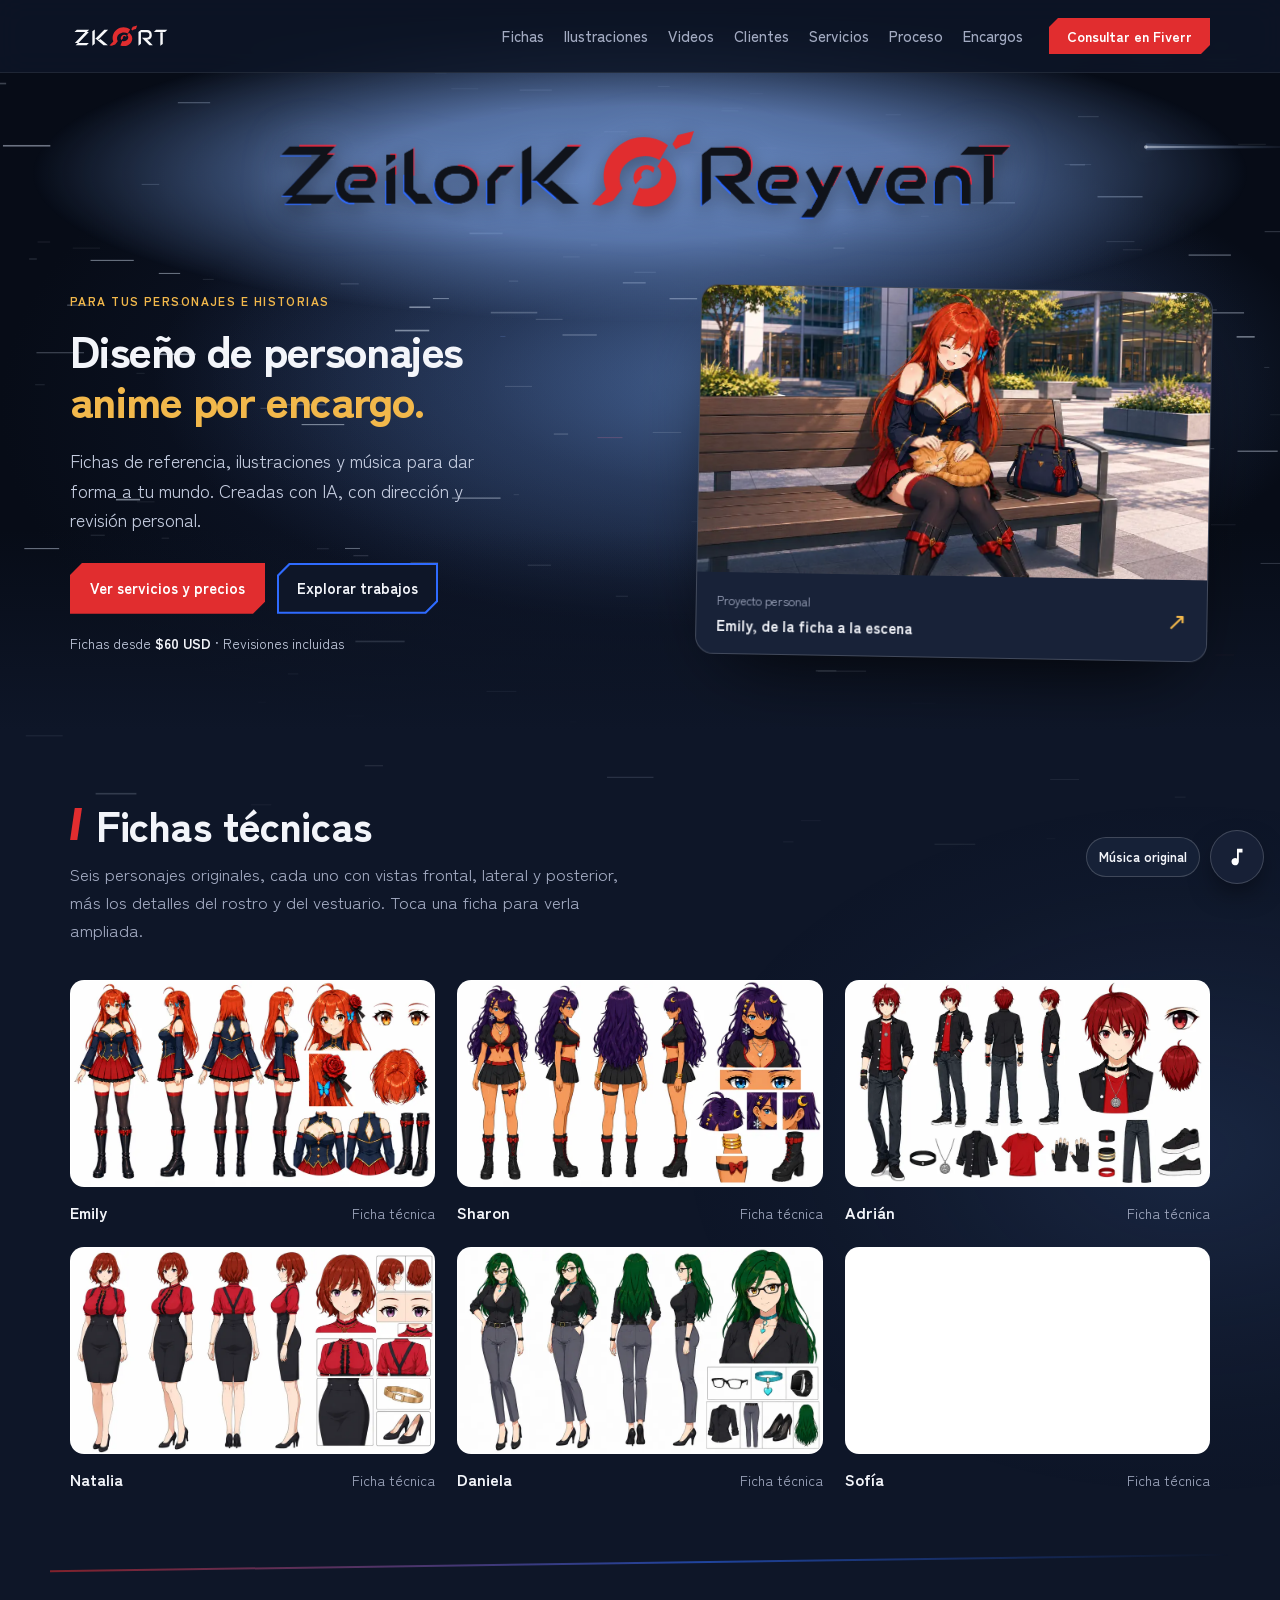
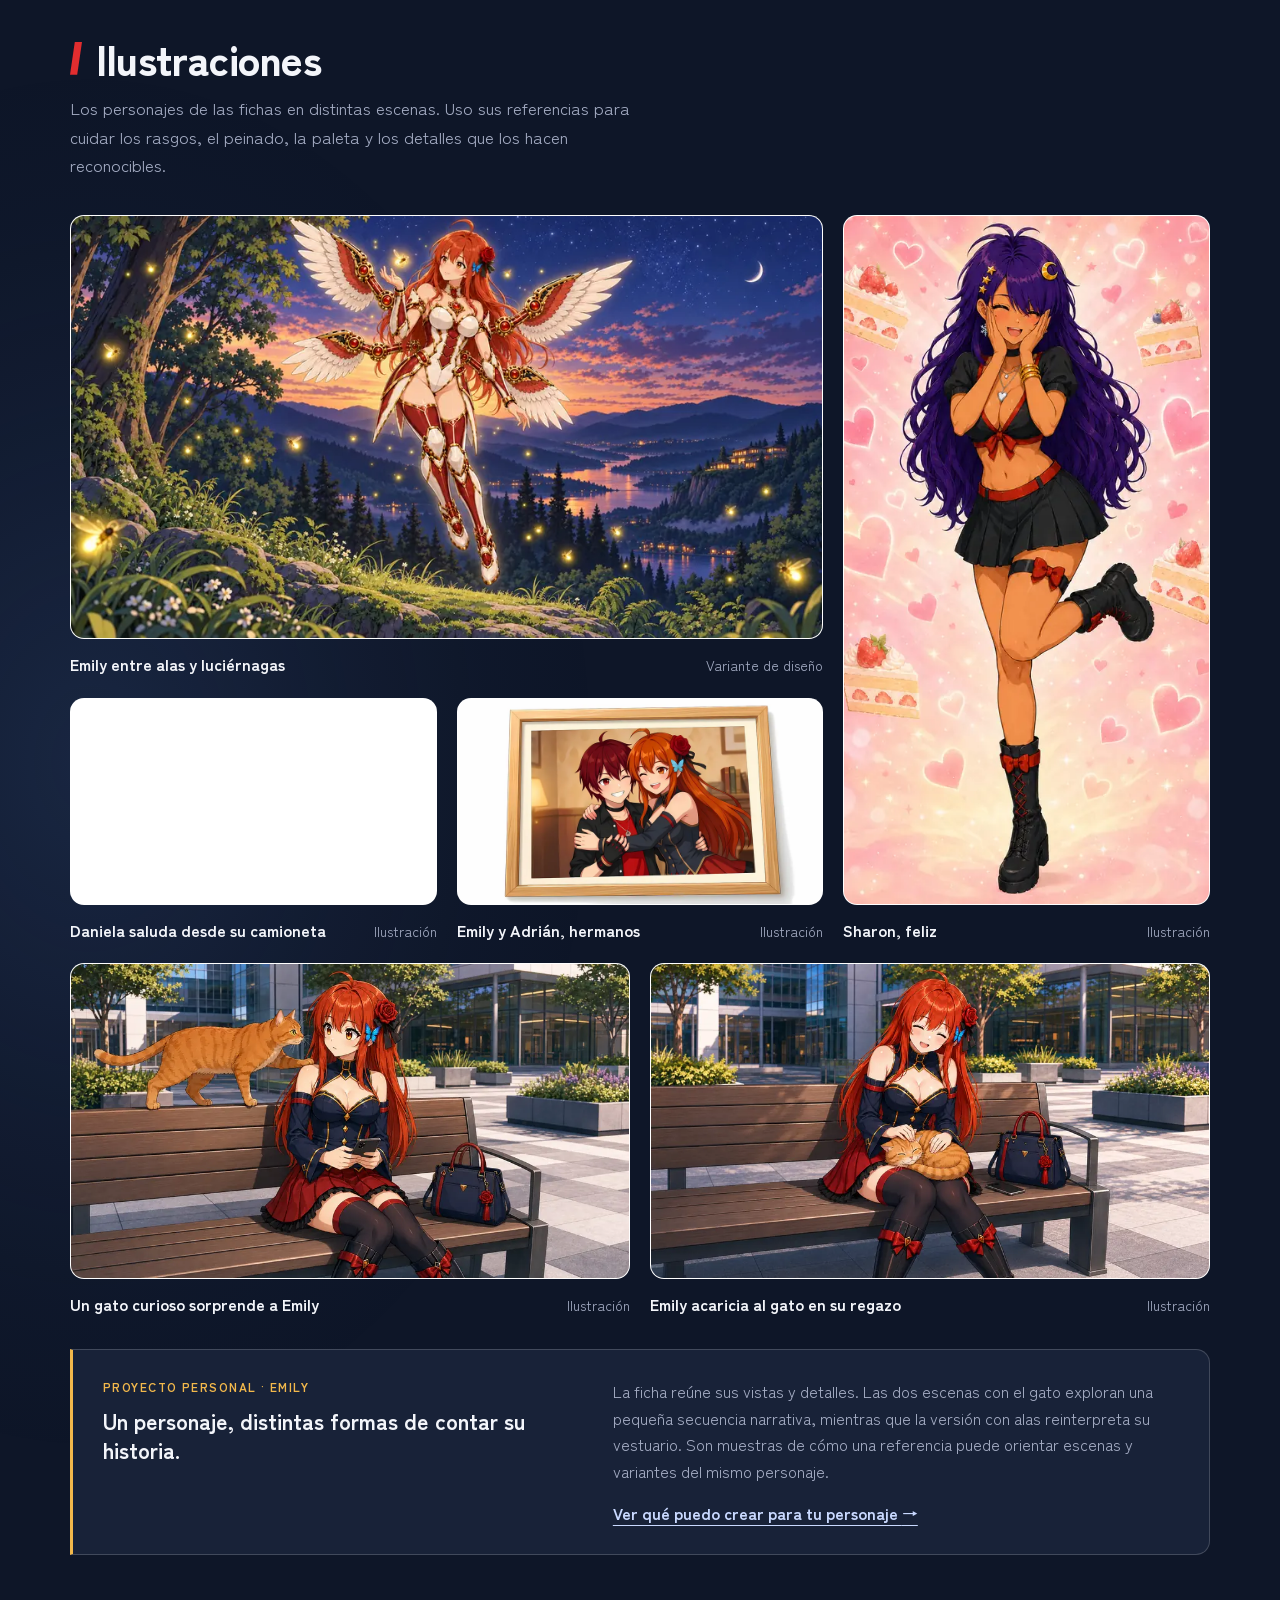
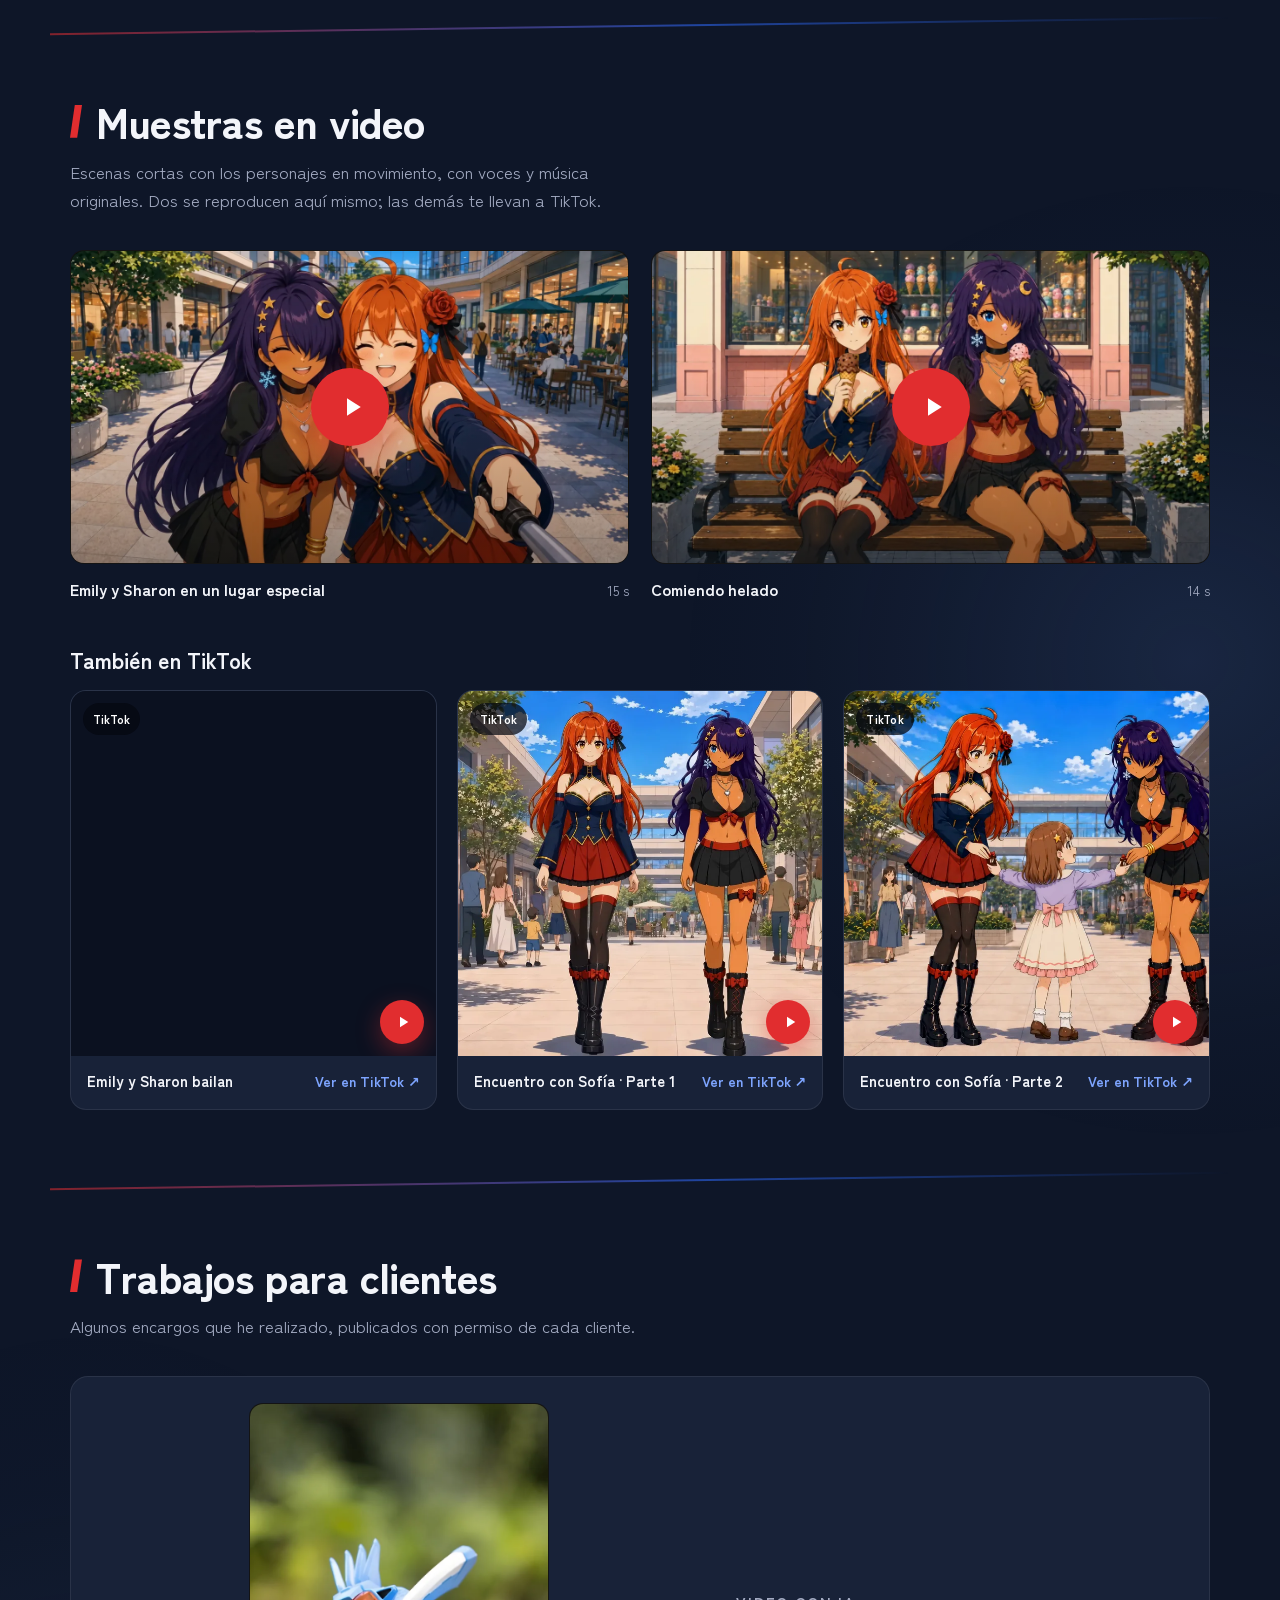
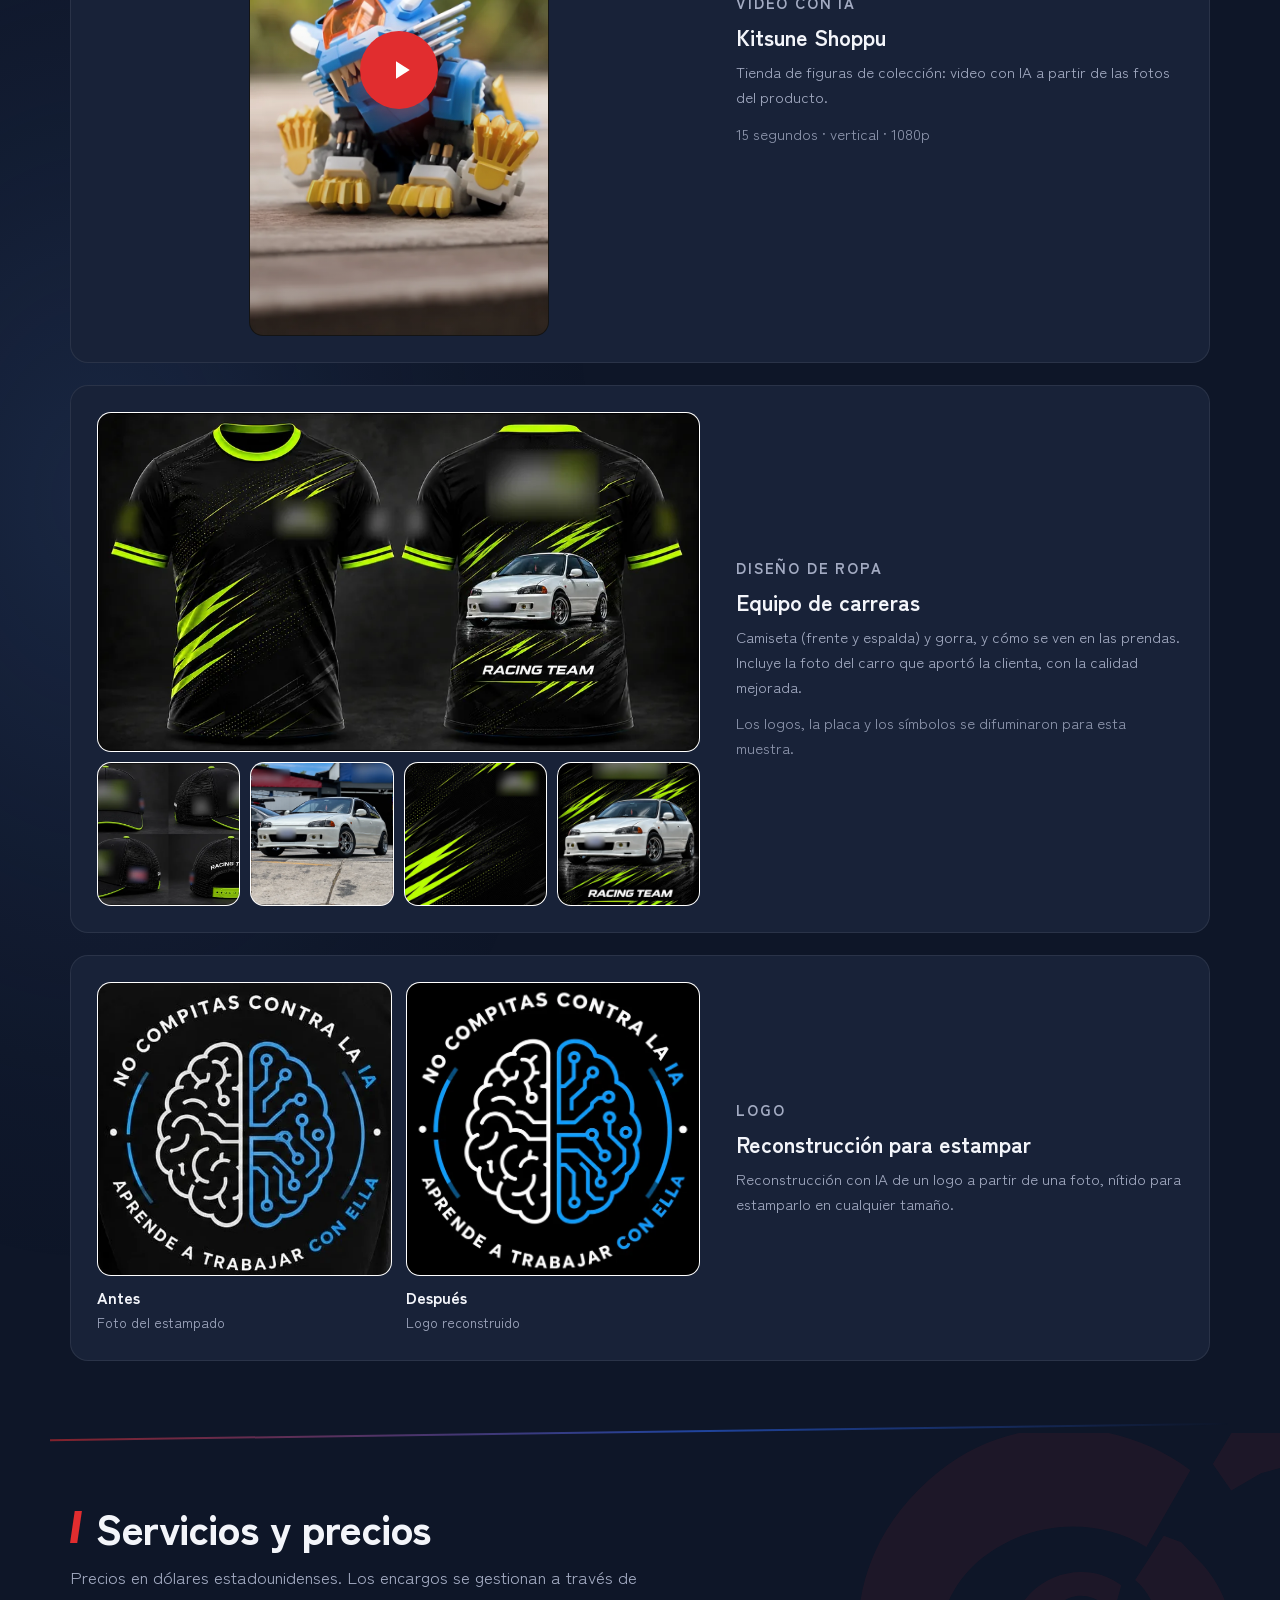
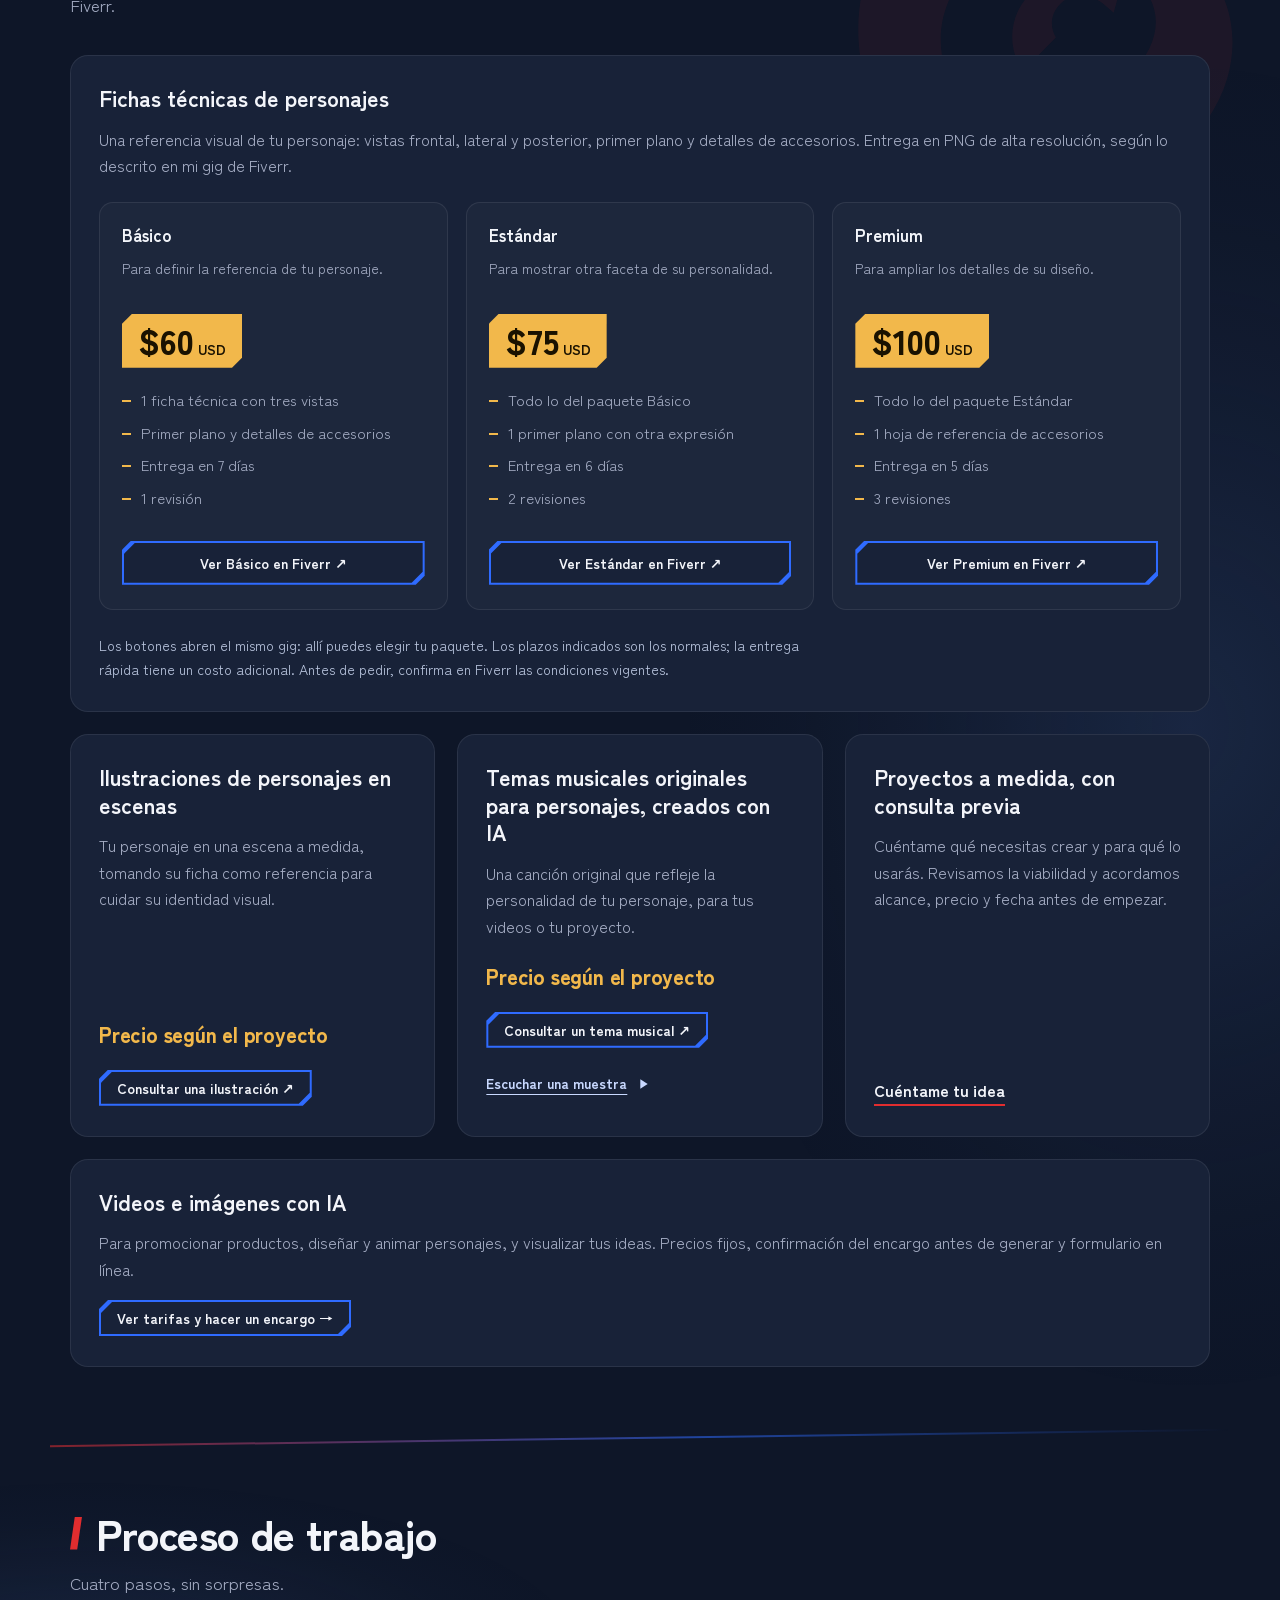
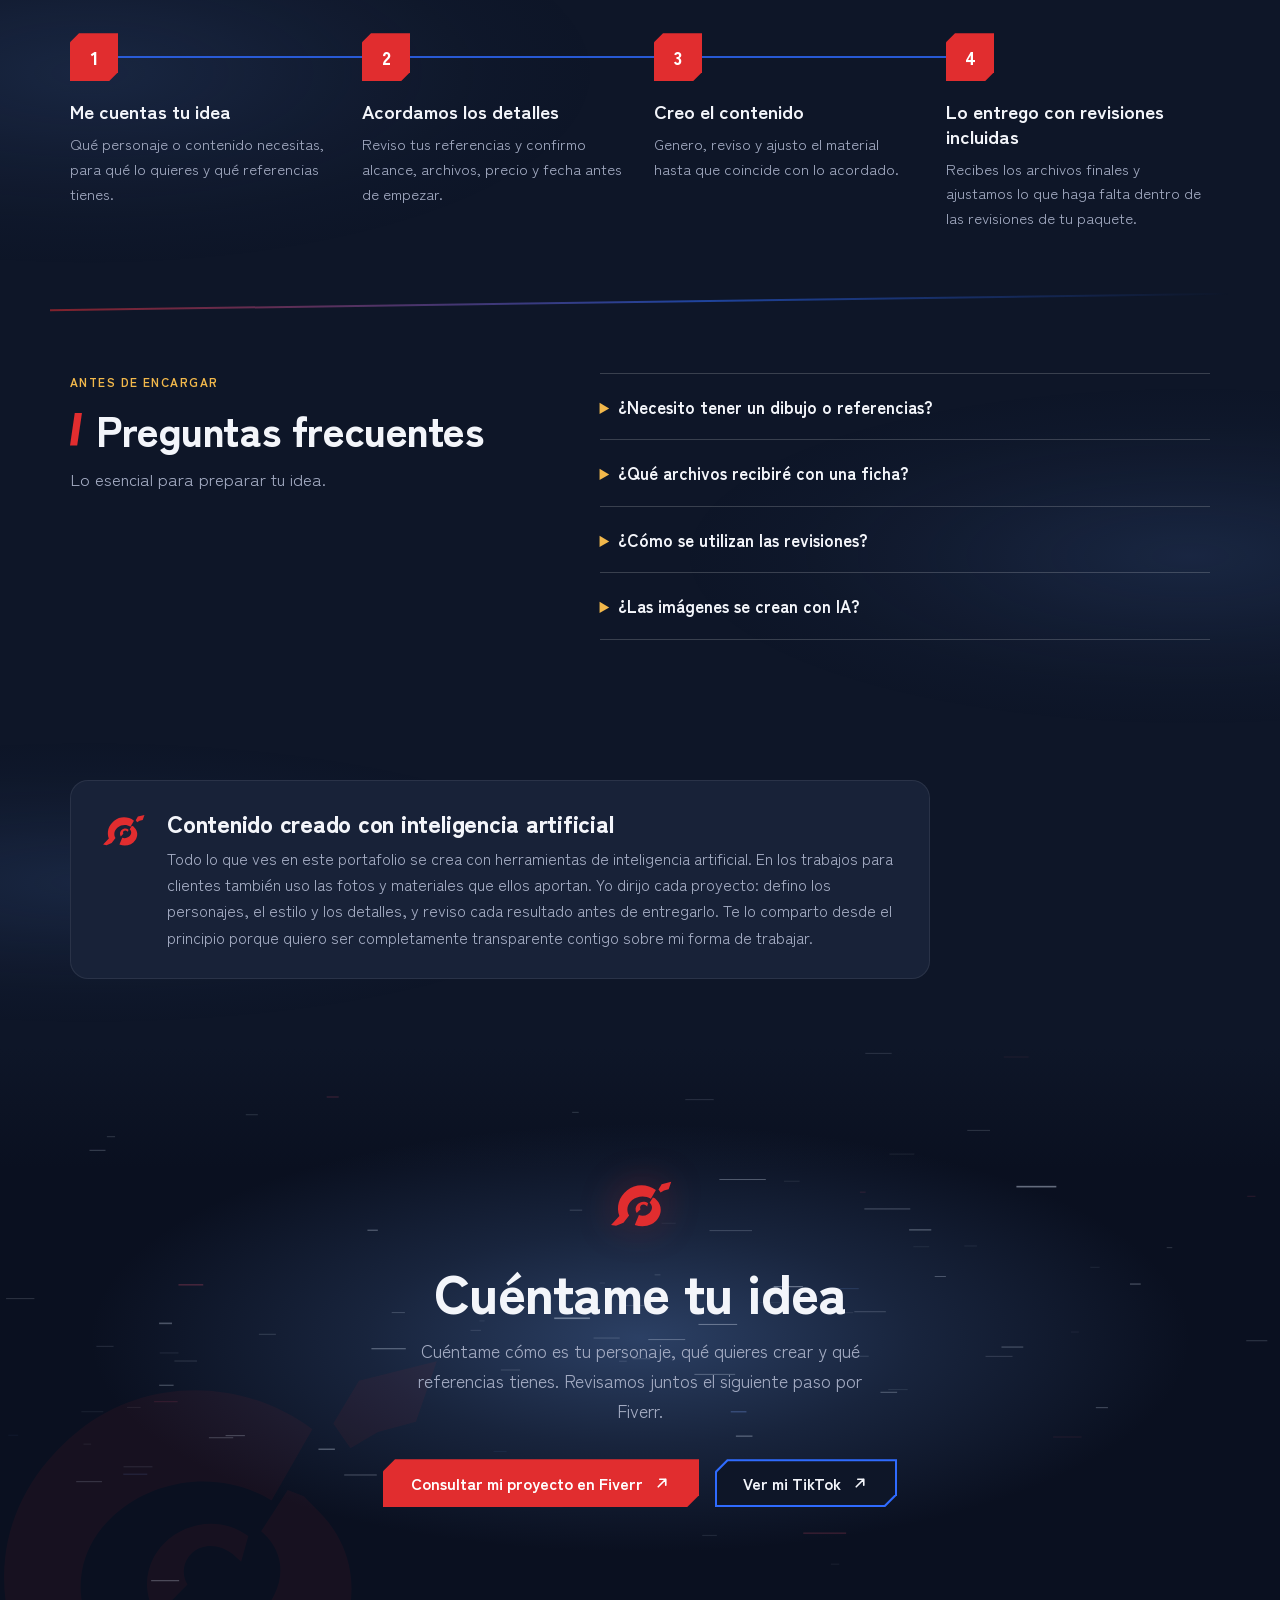
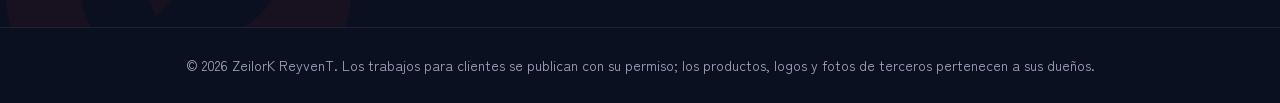
==== commit 6c9c3a8f: "Formulario de encargo por secciones, tarifas v6 y Encargos en el menú del celular - Página de encarg" ====
--- a/index.html
+++ b/index.html
@@ -49,10 +49,10 @@
         <a href="#inicio">Inicio</a><a href="#fichas">Fichas de personajes</a>
         <a href="#ilustraciones">Ilustraciones</a><a href="#videos">Videos</a><a href="#clientes">Trabajos para clientes</a>
         <a href="#servicios">Servicios y precios</a><a href="#proceso">Proceso</a>
-        <a href="#preguntas">Preguntas frecuentes</a><a href="#contacto">Contacto</a>
+        <a href="#preguntas">Preguntas frecuentes</a><a href="#contacto">Contacto</a><a href="encargos/">Encargos</a>
       </nav>
     </details>
-    <a class="btn btn-sm header-cta" href="https://es.fiverr.com/s/9d954eY" target="_blank" rel="noopener"><span>Consultar<span class="cta-long"> en Fiverr</span></span><span class="sr"> (abre otra pestaña)</span></a>
+    <a class="btn btn-sm header-cta" href="https://es.fiverr.com/s/9d954eY" target="_blank" rel="noopener"><span><span class="cta-long">Consultar en </span>Fiverr</span><span class="sr"> (abre otra pestaña)</span></a>
     </div>
   </div>
 </header>
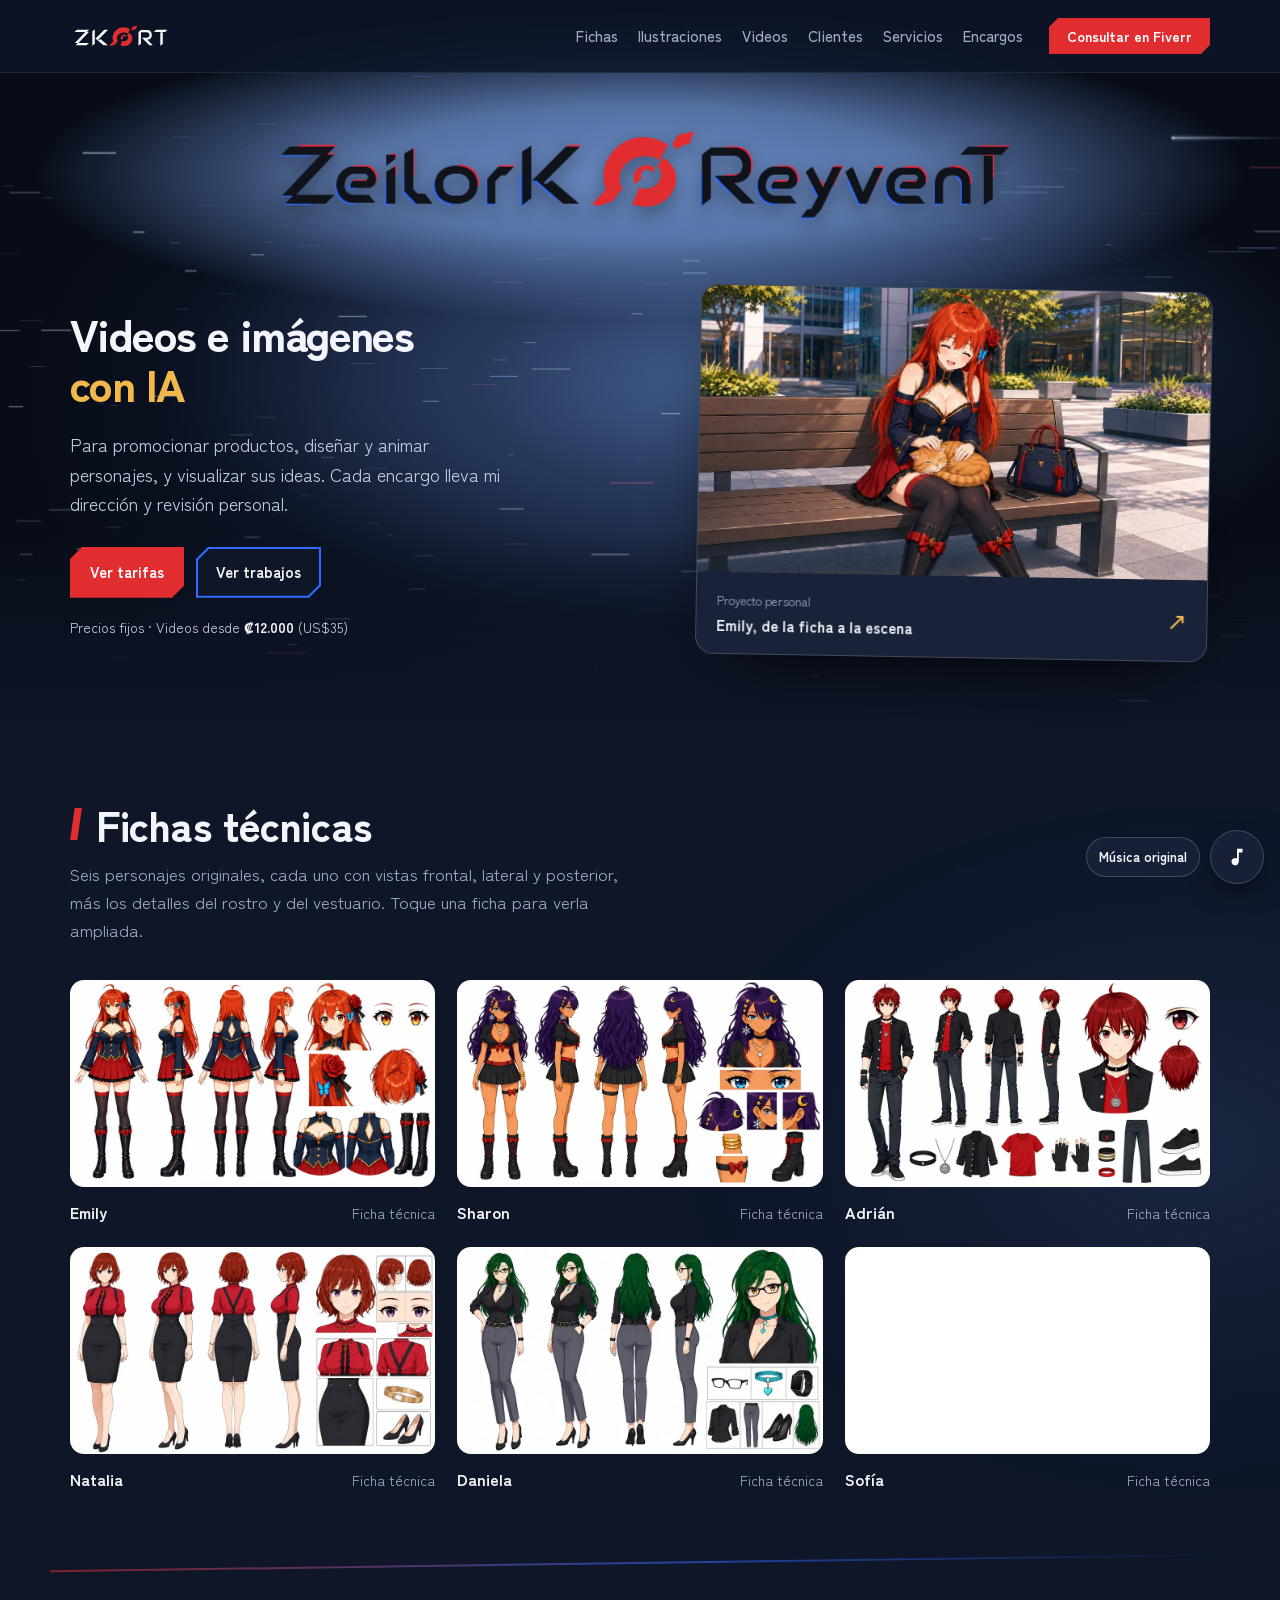
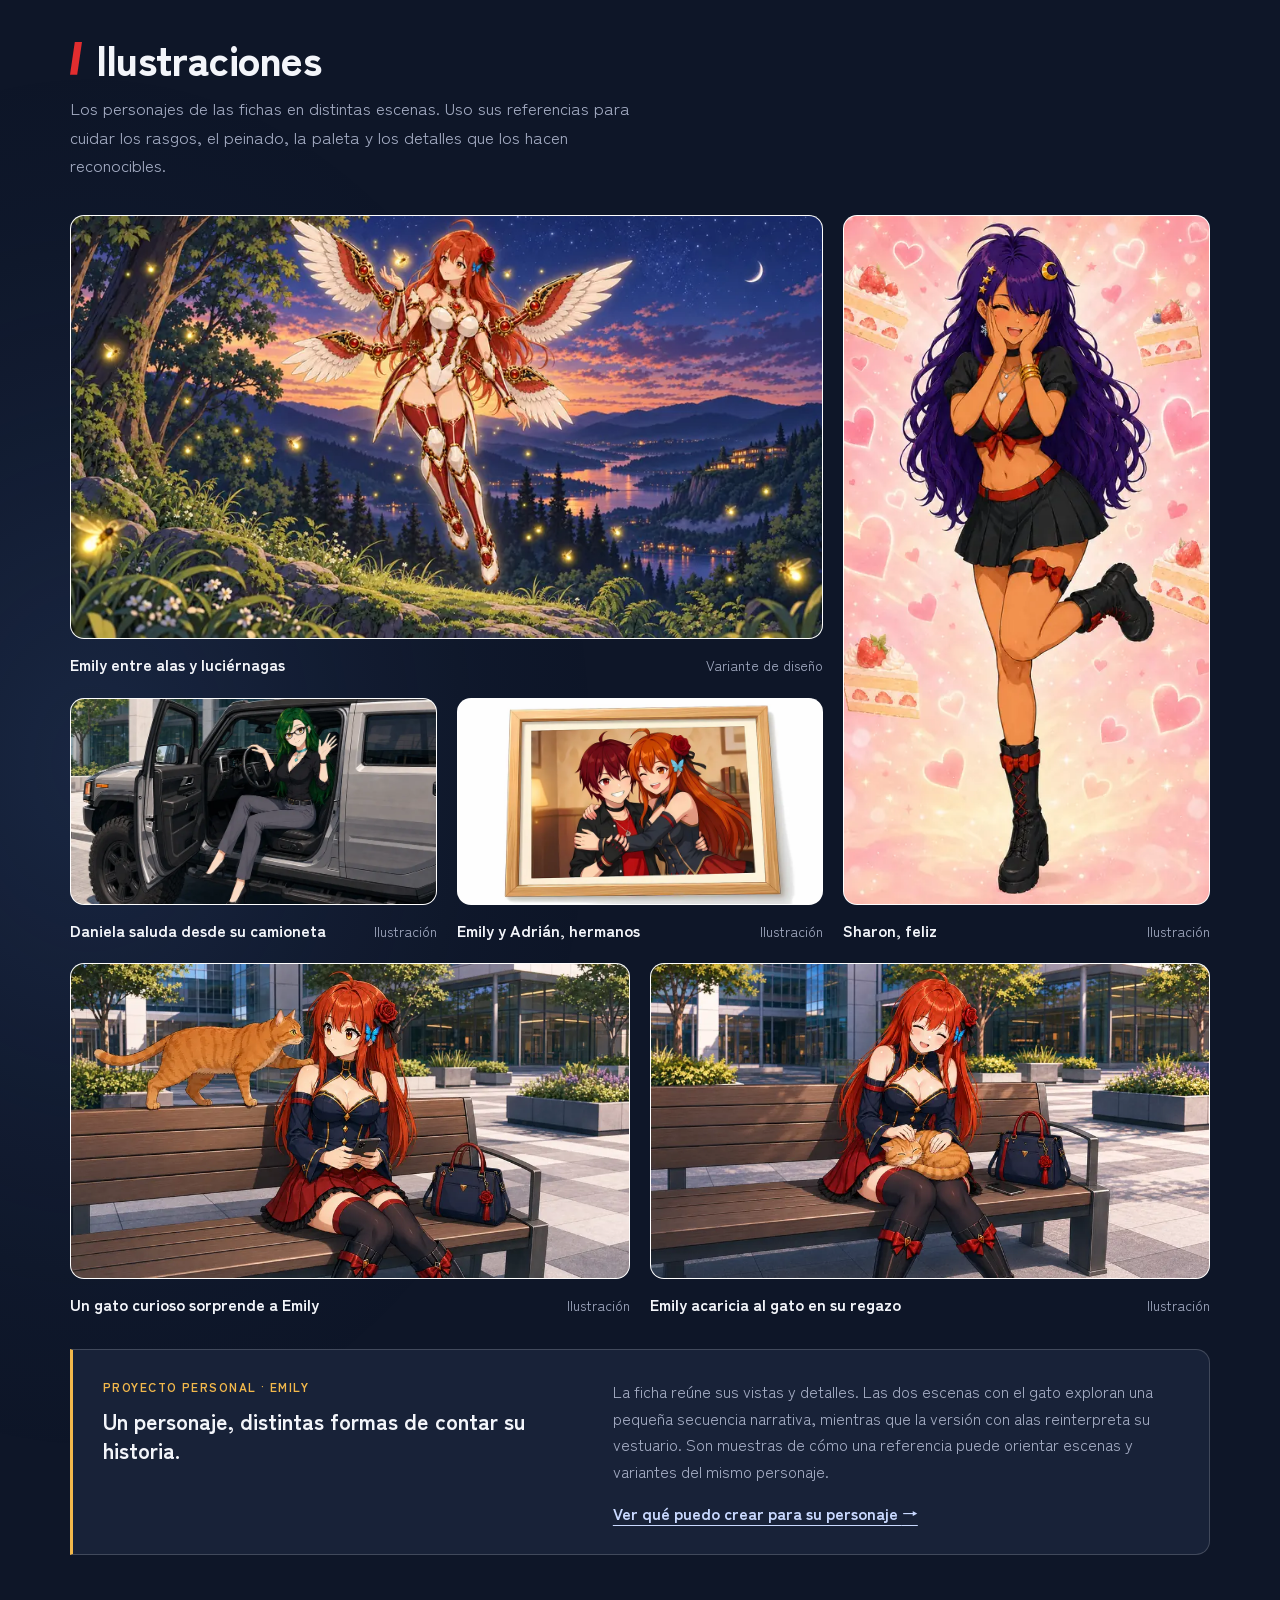
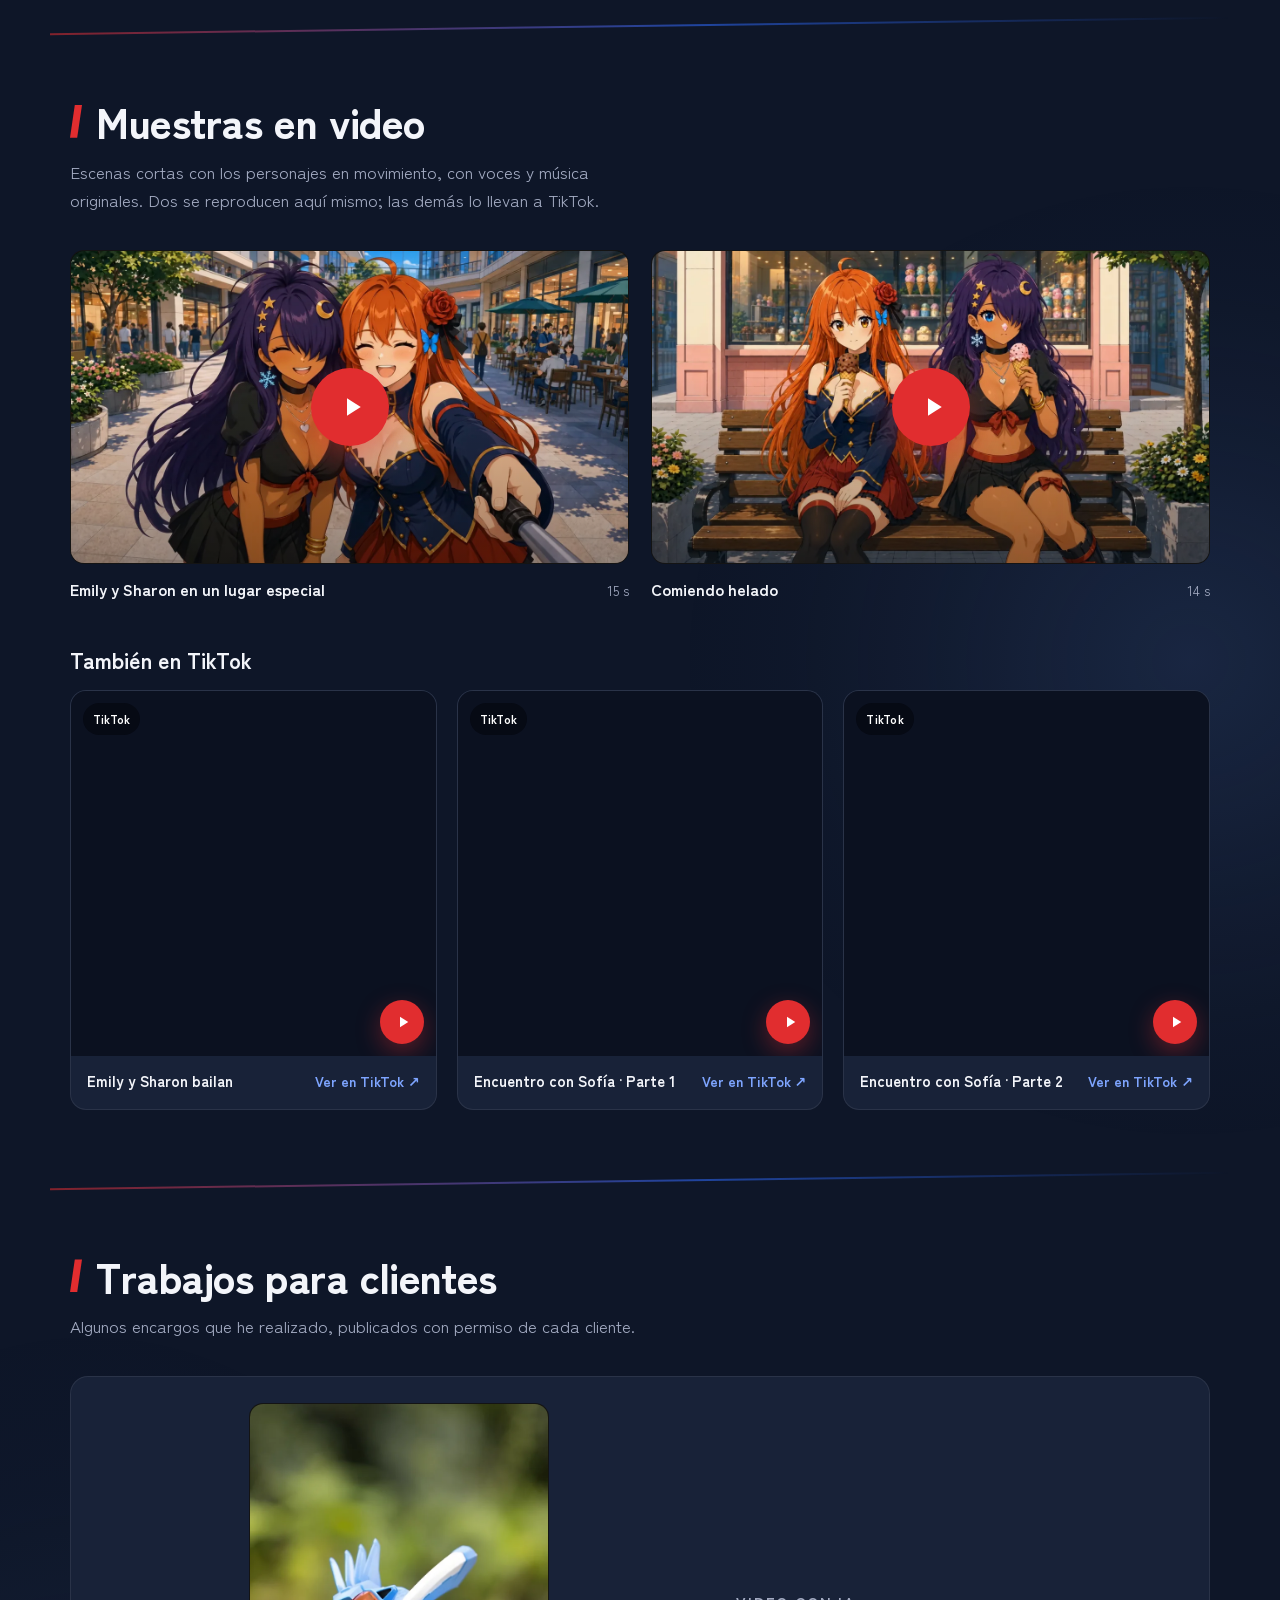
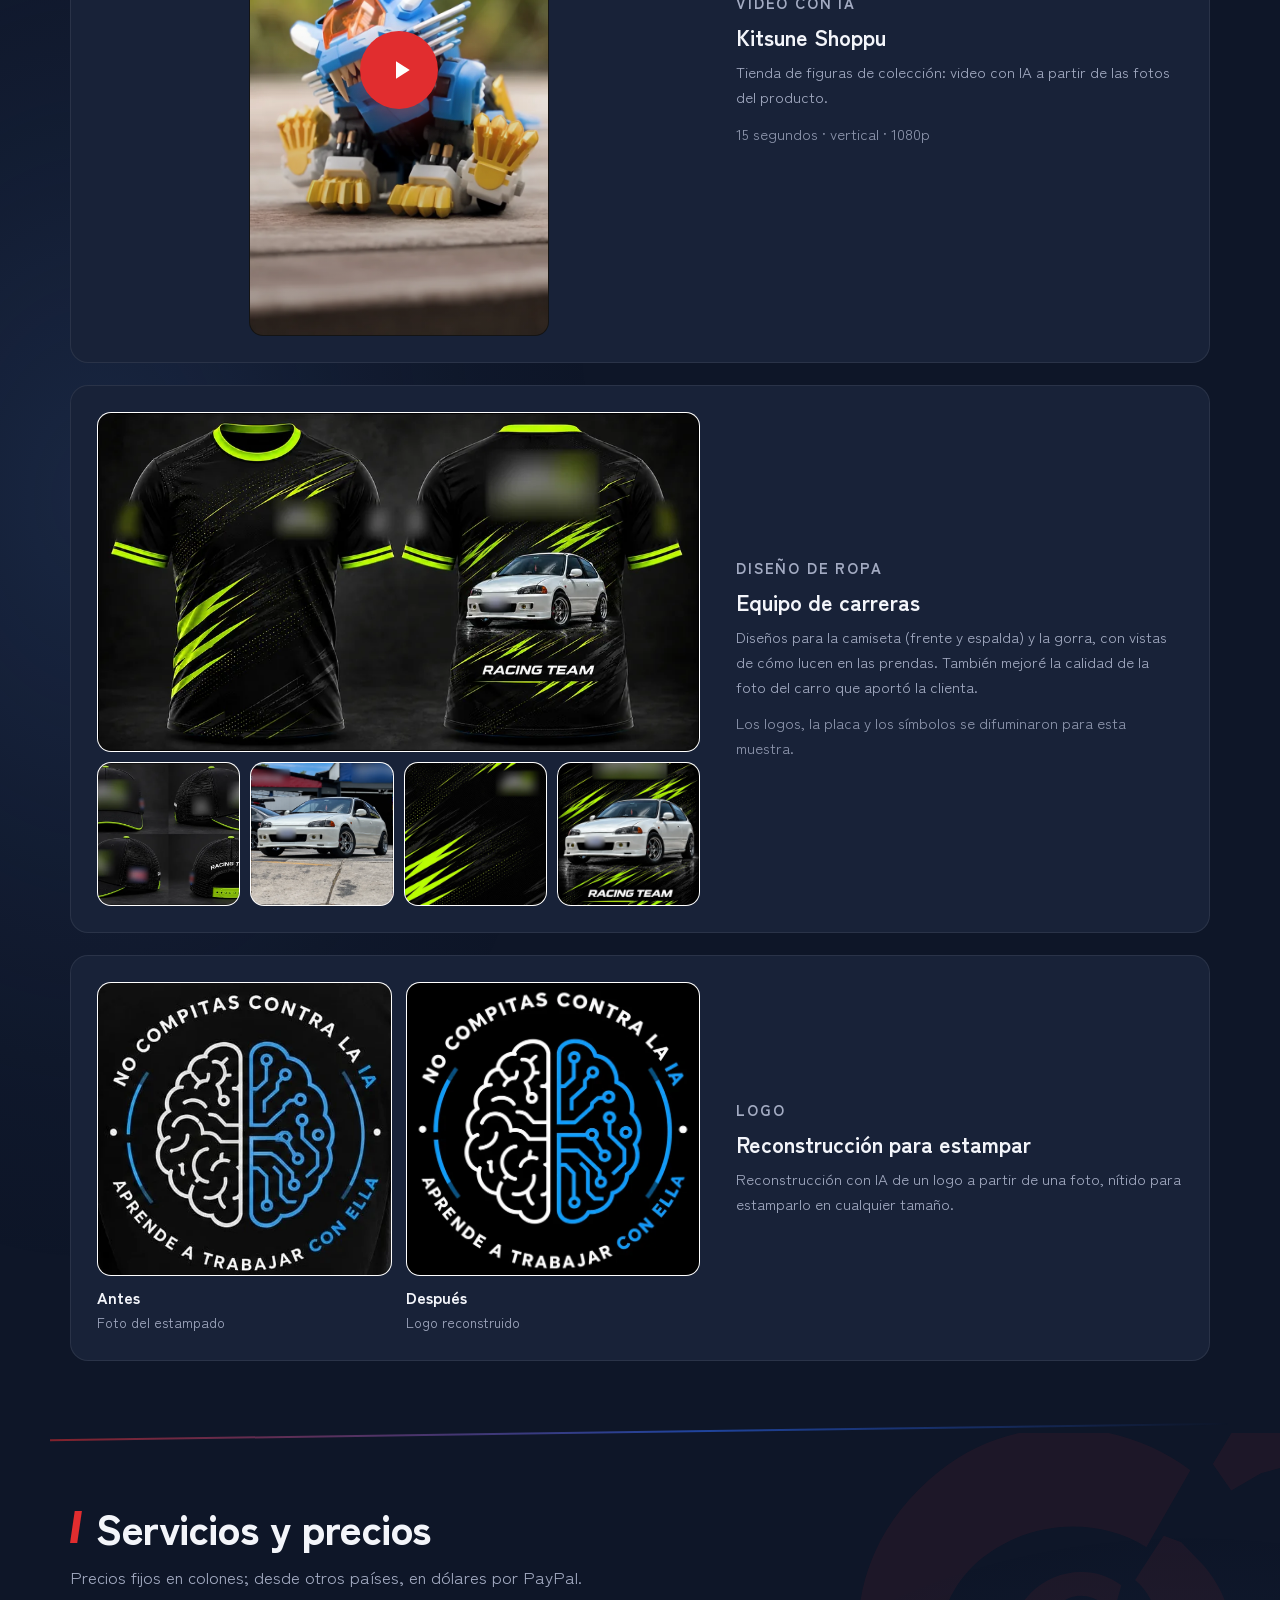
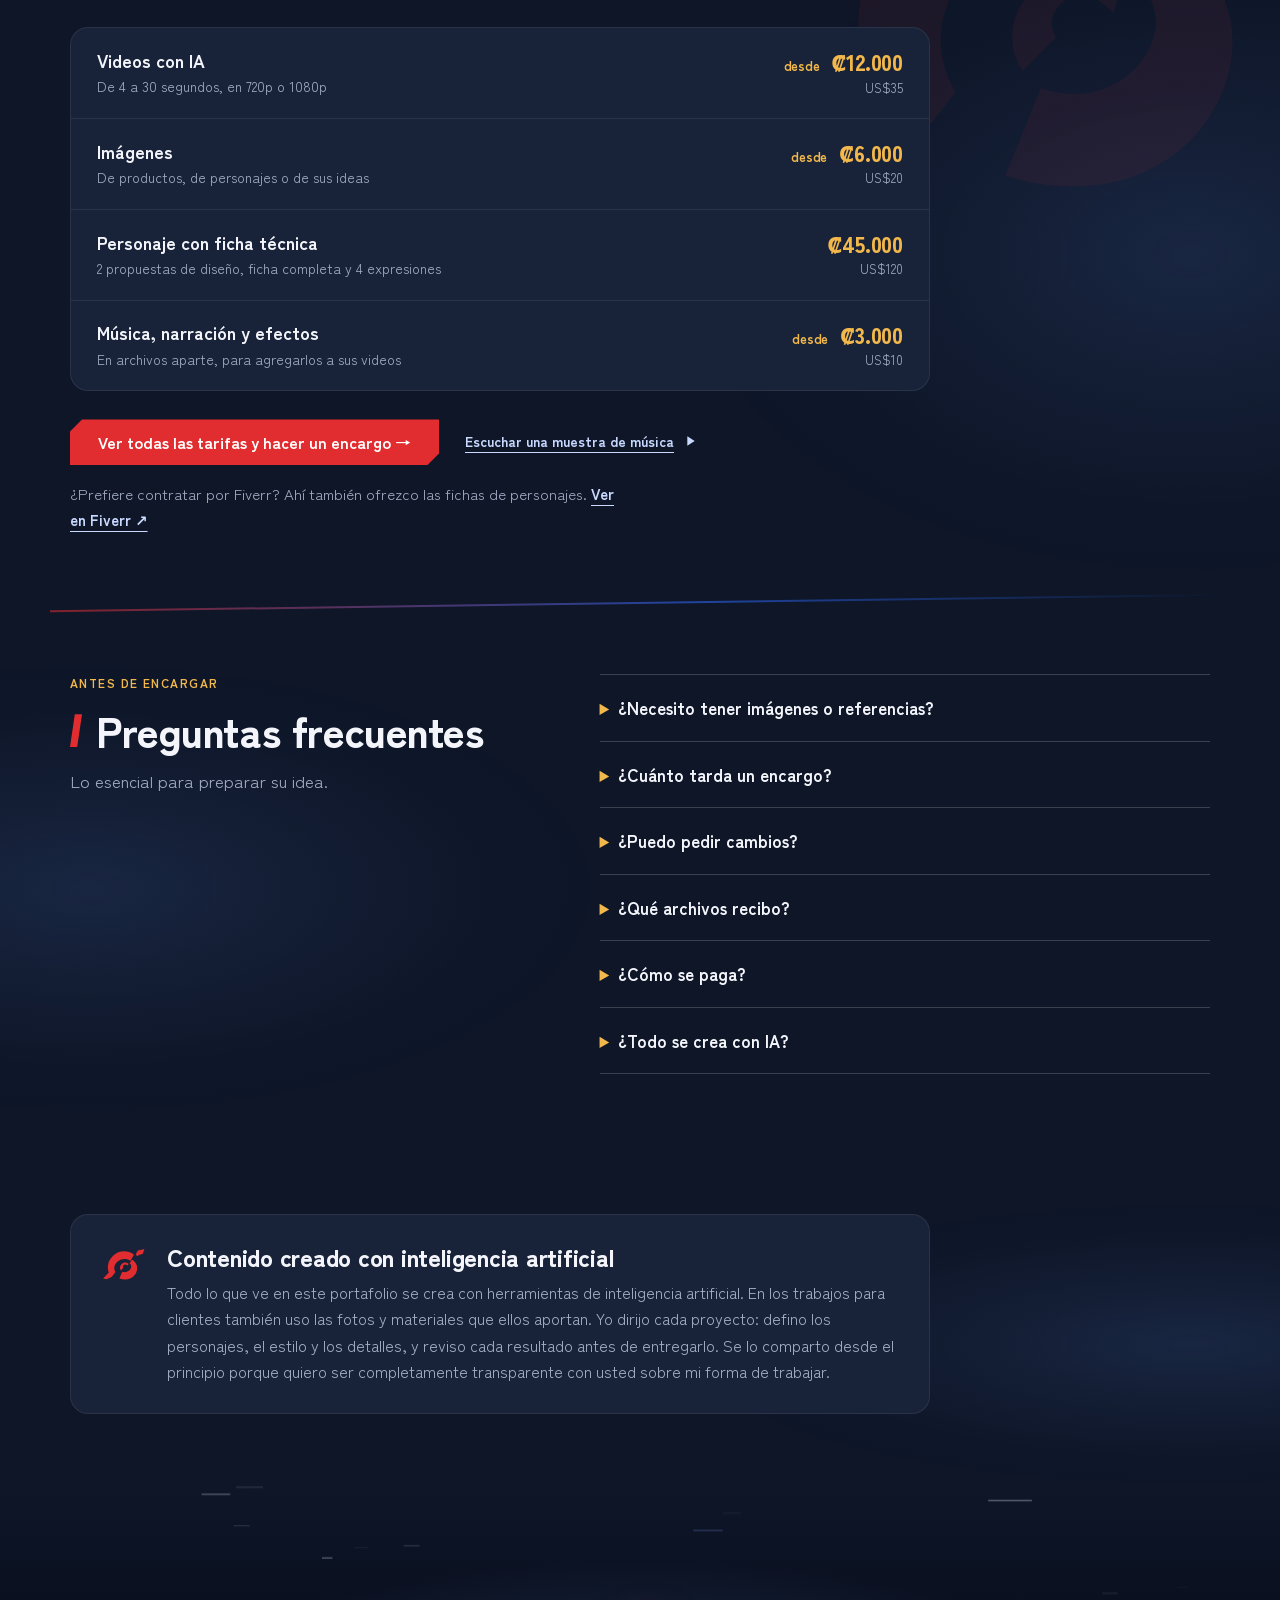
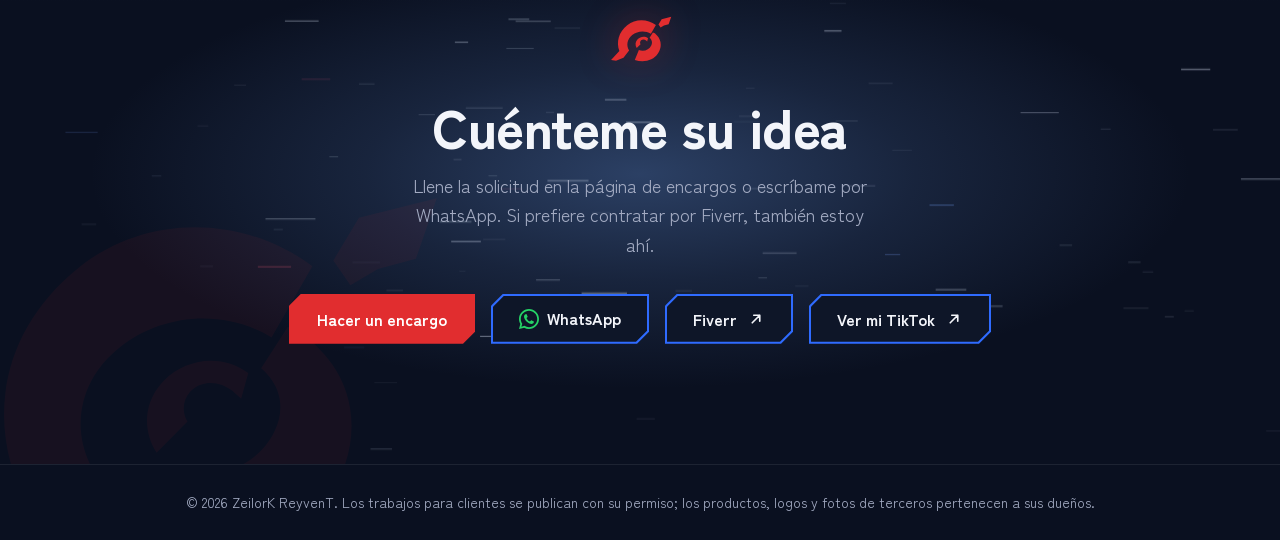
==== commit da1bb11f: "Página principal: portada «Videos e imágenes con IA», precios en colones y menú corregido en iPhone " ====
--- a/index.html
+++ b/index.html
@@ -3,20 +3,20 @@
 <head>
 <meta charset="utf-8">
 <meta name="viewport" content="width=device-width, initial-scale=1, viewport-fit=cover">
-<title>Personajes anime por encargo · ZeilorK ReyvenT</title>
-<meta name="description" content="Fichas de personajes anime desde $60 USD, ilustraciones y música para tus historias. Creación asistida por IA y revisión personal. Consulta tu proyecto en Fiverr.">
+<title>Videos e imágenes con IA · ZeilorK ReyvenT</title>
+<meta name="description" content="Videos e imágenes con IA para promocionar productos, diseñar y animar personajes, y visualizar sus ideas. Precios fijos en colones y en dólares, con dirección y revisión personal.">
 <meta name="theme-color" content="#0E1628">
 <link rel="canonical" href="https://zeilork-reyvent.github.io/">
 <meta property="og:site_name" content="ZeilorK ReyvenT">
-<meta property="og:title" content="Personajes anime por encargo · ZeilorK ReyvenT">
-<meta property="og:description" content="Fichas técnicas de personajes, ilustraciones, videos y temas musicales originales. Encargos a través de Fiverr.">
+<meta property="og:title" content="Videos e imágenes con IA · ZeilorK ReyvenT">
+<meta property="og:description" content="Videos promocionales, personajes con su ficha técnica, ilustraciones y música, creados con IA. Precios fijos en colones y en dólares.">
 <meta property="og:type" content="website">
 <meta property="og:url" content="https://zeilork-reyvent.github.io/">
 <meta property="og:locale" content="es_LA">
 <meta property="og:image" content="https://zeilork-reyvent.github.io/img/og.jpg">
 <meta property="og:image:width" content="1200">
 <meta property="og:image:height" content="630">
-<meta property="og:image:alt" content="Logo de ZeilorK ReyvenT sobre fondo azul con el texto: Personajes y contenido anime creados con IA">
+<meta property="og:image:alt" content="Logo de ZeilorK ReyvenT con el texto: Videos e imágenes con IA">
 <meta name="twitter:card" content="summary_large_image">
 <link rel="icon" href="[data-uri]">
 <link rel="apple-touch-icon" href="[data-uri]">
@@ -40,7 +40,6 @@
       <a href="#videos">Videos</a>
       <a href="#clientes">Clientes</a>
       <a href="#servicios">Servicios</a>
-      <a href="#proceso">Proceso</a>
       <a href="encargos/">Encargos</a>
     </nav>
     <details class="section-menu" id="section-menu">
@@ -48,7 +47,7 @@
       <nav id="section-links" aria-label="Índice de secciones">
         <a href="#inicio">Inicio</a><a href="#fichas">Fichas de personajes</a>
         <a href="#ilustraciones">Ilustraciones</a><a href="#videos">Videos</a><a href="#clientes">Trabajos para clientes</a>
-        <a href="#servicios">Servicios y precios</a><a href="#proceso">Proceso</a>
+        <a href="#servicios">Servicios y precios</a>
         <a href="#preguntas">Preguntas frecuentes</a><a href="#contacto">Contacto</a><a href="encargos/">Encargos</a>
       </nav>
     </details>
@@ -72,14 +71,13 @@
       </div>
       <div class="hero-content">
         <div class="hero-copy">
-          <p class="eyebrow">Para tus personajes e historias</p>
-          <h1>Diseño de personajes <span>anime por encargo.</span></h1>
-          <p class="hero-description">Fichas de referencia, ilustraciones y música para dar forma a tu mundo. Creadas con IA, con dirección y revisión personal.</p>
+          <h1>Videos e imágenes <span>con IA</span></h1>
+          <p class="hero-description">Para promocionar productos, diseñar y animar personajes, y visualizar sus ideas. Cada encargo lleva mi dirección y revisión personal.</p>
           <div class="hero-actions">
-            <a class="btn" href="#servicios"><span>Ver servicios y precios</span></a>
-            <a class="btn btn-ghost" href="#fichas"><span>Explorar trabajos</span></a>
-          </div>
-          <p class="hero-note">Fichas desde <strong>$60 USD</strong> · Revisiones incluidas</p>
+            <a class="btn" href="#servicios"><span>Ver tarifas</span></a>
+            <a class="btn btn-ghost" href="#fichas"><span>Ver trabajos</span></a>
+          </div>
+          <p class="hero-note">Precios fijos · Videos desde <strong>₡12.000</strong> (US$35)</p>
         </div>
         <figure class="hero-preview">
           <a href="#ilustraciones" aria-label="Explorar las ilustraciones de mis personajes">
@@ -96,7 +94,7 @@
     <div class="wrap">
       <div class="sec-head">
         <h2 class="sec">Fichas técnicas</h2>
-        <p class="lead">Seis personajes originales, cada uno con vistas frontal, lateral y posterior, más los detalles del rostro y del vestuario. Toca una ficha para verla ampliada.</p>
+        <p class="lead">Seis personajes originales, cada uno con vistas frontal, lateral y posterior, más los detalles del rostro y del vestuario. Toque una ficha para verla ampliada.</p>
       </div>
       <ul class="grid grid-3 rv">
 <li class="card" style="--i:0"><figure class="fig"><a class="thumb" data-gallery="fichas" data-index="0" aria-label="Ver ampliada: Emily" href="img/emily_full.webp"><img src="img/emily_thumb.webp" width="900" height="506" alt="Ficha técnica de Emily: vistas frontal, lateral y posterior, con detalles del rostro, el peinado y el vestuario" loading="lazy" decoding="async"></a><figcaption class="cap"><b>Emily</b><span>Ficha técnica</span></figcaption></figure></li>
@@ -128,7 +126,7 @@
       <aside class="project-note" aria-labelledby="emily-case-title">
         <div><p class="eyebrow">Proyecto personal · Emily</p><h3 id="emily-case-title">Un personaje, distintas formas de contar su historia.</h3></div>
         <p>La ficha reúne sus vistas y detalles. Las dos escenas con el gato exploran una pequeña secuencia narrativa, mientras que la versión con alas reinterpreta su vestuario. Son muestras de cómo una referencia puede orientar escenas y variantes del mismo personaje.</p>
-        <a class="text-link" href="#servicios">Ver qué puedo crear para tu personaje <span aria-hidden="true">→</span></a>
+        <a class="text-link" href="#servicios">Ver qué puedo crear para su personaje <span aria-hidden="true">→</span></a>
       </aside>
     </div>
   </section>
@@ -139,7 +137,7 @@
     <div class="wrap">
       <div class="sec-head">
         <h2 class="sec">Muestras en video</h2>
-        <p class="lead">Escenas cortas con los personajes en movimiento, con voces y música originales. Dos se reproducen aquí mismo; las demás te llevan a TikTok.</p>
+        <p class="lead">Escenas cortas con los personajes en movimiento, con voces y música originales. Dos se reproducen aquí mismo; las demás lo llevan a TikTok.</p>
       </div>
       <div class="vgrid rv">
 <figure class="vcard card" style="--i:0"><div class="vwrap"><video controls preload="none" poster="img/cover_lugar.webp" playsinline aria-label="Emily y Sharon graban un video juntas en una plaza, con un palo de selfie"><source src="media/lugar-especial.mp4" type="video/mp4"></video><button class="vplay" type="button" aria-label="Reproducir: Emily y Sharon en un lugar especial"><span><svg viewBox="0 0 24 24" aria-hidden="true"><path d="M8 5v14l11-7z"/></svg></span></button></div><figcaption class="cap"><b>Emily y Sharon en un lugar especial</b><span>15 s</span></figcaption></figure>
@@ -188,7 +186,7 @@
           <div class="caso-text">
             <p class="eyebrow">Diseño de ropa</p>
             <h3>Equipo de carreras</h3>
-            <p>Camiseta (frente y espalda) y gorra, y cómo se ven en las prendas. Incluye la foto del carro que aportó la clienta, con la calidad mejorada.</p>
+            <p>Diseños para la camiseta (frente y espalda) y la gorra, con vistas de cómo lucen en las prendas. También mejoré la calidad de la foto del carro que aportó la clienta.</p>
             <p class="caso-meta">Los logos, la placa y los símbolos se difuminaron para esta muestra.</p>
           </div>
         </article>
@@ -217,76 +215,20 @@
     <div class="wrap">
       <div class="sec-head">
         <h2 class="sec">Servicios y precios</h2>
-        <p class="lead">Precios en dólares estadounidenses. Los encargos se gestionan a través de Fiverr.</p>
-      </div>
-      <div class="svc-grid">
-        <article class="svc main">
-          <h3>Fichas técnicas de personajes</h3>
-          <p>Una referencia visual de tu personaje: vistas frontal, lateral y posterior, primer plano y detalles de accesorios. Entrega en PNG de alta resolución, según lo descrito en mi gig de Fiverr.</p>
-          <div class="tiers">
-            <div class="tier">
-              <h4>Básico</h4><p class="tier-purpose">Para definir la referencia de tu personaje.</p>
-              <div class="amt">$60<small>USD</small></div>
-              <ul><li>1 ficha técnica con tres vistas</li><li>Primer plano y detalles de accesorios</li><li>Entrega en 7 días</li><li>1 revisión</li></ul>
-              <a class="btn btn-ghost btn-sm" href="https://es.fiverr.com/s/9d954eY" target="_blank" rel="noopener" aria-label="Ver paquete Básico en Fiverr (abre otra pestaña)"><span>Ver Básico en Fiverr <span aria-hidden="true">↗</span></span></a>
-            </div>
-            <div class="tier">
-              <h4>Estándar</h4><p class="tier-purpose">Para mostrar otra faceta de su personalidad.</p>
-              <div class="amt">$75<small>USD</small></div>
-              <ul><li>Todo lo del paquete Básico</li><li>1 primer plano con otra expresión</li><li>Entrega en 6 días</li><li>2 revisiones</li></ul>
-              <a class="btn btn-ghost btn-sm" href="https://es.fiverr.com/s/9d954eY" target="_blank" rel="noopener" aria-label="Ver paquete Estándar en Fiverr (abre otra pestaña)"><span>Ver Estándar en Fiverr <span aria-hidden="true">↗</span></span></a>
-            </div>
-            <div class="tier">
-              <h4>Premium</h4><p class="tier-purpose">Para ampliar los detalles de su diseño.</p>
-              <div class="amt">$100<small>USD</small></div>
-              <ul><li>Todo lo del paquete Estándar</li><li>1 hoja de referencia de accesorios</li><li>Entrega en 5 días</li><li>3 revisiones</li></ul>
-              <a class="btn btn-ghost btn-sm" href="https://es.fiverr.com/s/9d954eY" target="_blank" rel="noopener" aria-label="Ver paquete Premium en Fiverr (abre otra pestaña)"><span>Ver Premium en Fiverr <span aria-hidden="true">↗</span></span></a>
-            </div>
-          </div>
-          <p class="service-note">Los botones abren el mismo gig: allí puedes elegir tu paquete. Los plazos indicados son los normales; la entrega rápida tiene un costo adicional. Antes de pedir, confirma en Fiverr las condiciones vigentes.</p>
-        </article>
-        <article class="svc">
-          <h3>Ilustraciones de personajes en escenas</h3>
-          <p>Tu personaje en una escena a medida, tomando su ficha como referencia para cuidar su identidad visual.</p>
-          <div class="price">Precio según el proyecto</div>
-          <a class="btn btn-ghost btn-sm" href="https://es.fiverr.com/zeilork_reyvent" target="_blank" rel="noopener"><span>Consultar una ilustración ↗</span></a>
-        </article>
-        <article class="svc">
-          <h3>Temas musicales originales para personajes, creados con IA</h3>
-          <p>Una canción original que refleje la personalidad de tu personaje, para tus videos o tu proyecto.</p>
-          <div class="price">Precio según el proyecto</div>
-          <a class="btn btn-ghost btn-sm" href="https://es.fiverr.com/zeilork_reyvent" target="_blank" rel="noopener"><span>Consultar un tema musical ↗</span></a>
-          <button class="text-button" id="btn-sample" type="button"><span>Escuchar una muestra</span>
-            <svg viewBox="0 0 24 24" fill="currentColor" aria-hidden="true"><path d="M8 5v14l11-7z"/></svg></button>
-        </article>
-        <article class="svc">
-          <h3>Proyectos a medida, con consulta previa</h3>
-          <p>Cuéntame qué necesitas crear y para qué lo usarás. Revisamos la viabilidad y acordamos alcance, precio y fecha antes de empezar.</p>
-          <a class="link" href="#contacto">Cuéntame tu idea</a>
-        </article>
-        <article class="svc" style="grid-column:1/-1">
-          <h3>Videos e imágenes con IA</h3>
-          <p>Para promocionar productos, diseñar y animar personajes, y visualizar tus ideas. Precios fijos, confirmación del encargo antes de generar y formulario en línea.</p>
-          <a class="btn btn-ghost btn-sm" href="encargos/"><span>Ver tarifas y hacer un encargo <span aria-hidden="true">→</span></span></a>
-        </article>
-      </div>
-    </div>
-  </section>
-
-  <div class="divider" aria-hidden="true"></div>
-
-  <section class="section" id="proceso">
-    <div class="wrap">
-      <div class="sec-head">
-        <h2 class="sec">Proceso de trabajo</h2>
-        <p class="lead">Cuatro pasos, sin sorpresas.</p>
-      </div>
-      <ol class="steps">
-        <li class="step" style="--i:0"><span class="n" aria-hidden="true">1</span><h3>Me cuentas tu idea</h3><p>Qué personaje o contenido necesitas, para qué lo quieres y qué referencias tienes.</p></li>
-        <li class="step" style="--i:1"><span class="n" aria-hidden="true">2</span><h3>Acordamos los detalles</h3><p>Reviso tus referencias y confirmo alcance, archivos, precio y fecha antes de empezar.</p></li>
-        <li class="step" style="--i:2"><span class="n" aria-hidden="true">3</span><h3>Creo el contenido</h3><p>Genero, reviso y ajusto el material hasta que coincide con lo acordado.</p></li>
-        <li class="step" style="--i:3"><span class="n" aria-hidden="true">4</span><h3>Lo entrego con revisiones incluidas</h3><p>Recibes los archivos finales y ajustamos lo que haga falta dentro de las revisiones de tu paquete.</p></li>
-      </ol>
+        <p class="lead">Precios fijos en colones; desde otros países, en dólares por PayPal.</p>
+      </div>
+      <ul class="svc-resumen">
+        <li><span class="svc-n"><b>Videos con IA</b><small>De 4 a 30 segundos, en 720p o 1080p</small></span><span class="svc-p"><b><small>desde</small> ₡12.000</b><span class="usd">US$35</span></span></li>
+        <li><span class="svc-n"><b>Imágenes</b><small>De productos, de personajes o de sus ideas</small></span><span class="svc-p"><b><small>desde</small> ₡6.000</b><span class="usd">US$20</span></span></li>
+        <li><span class="svc-n"><b>Personaje con ficha técnica</b><small>2 propuestas de diseño, ficha completa y 4 expresiones</small></span><span class="svc-p"><b>₡45.000</b><span class="usd">US$120</span></span></li>
+        <li><span class="svc-n"><b>Música, narración y efectos</b><small>En archivos aparte, para agregarlos a sus videos</small></span><span class="svc-p"><b><small>desde</small> ₡3.000</b><span class="usd">US$10</span></span></li>
+      </ul>
+      <div class="svc-acciones">
+        <a class="btn" href="encargos/"><span>Ver todas las tarifas y hacer un <span class="nw">encargo <span aria-hidden="true">→</span></span></span></a>
+        <button class="text-button" id="btn-sample" type="button"><span>Escuchar una muestra de música</span>
+          <svg viewBox="0 0 24 24" fill="currentColor" aria-hidden="true"><path d="M8 5v14l11-7z"/></svg></button>
+      </div>
+      <p class="svc-fiverr">¿Prefiere contratar por Fiverr? Ahí también ofrezco las fichas de personajes. <a class="text-link" href="https://es.fiverr.com/s/9d954eY" target="_blank" rel="noopener">Ver en Fiverr <span aria-hidden="true">↗</span><span class="sr"> (abre otra pestaña)</span></a></p>
     </div>
   </section>
 
@@ -294,12 +236,14 @@
 
   <section class="section" id="preguntas">
     <div class="wrap faq-wrap">
-      <div class="sec-head"><p class="eyebrow">Antes de encargar</p><h2 class="sec">Preguntas frecuentes</h2><p class="lead">Lo esencial para preparar tu idea.</p></div>
+      <div class="sec-head"><p class="eyebrow">Antes de encargar</p><h2 class="sec">Preguntas frecuentes</h2><p class="lead">Lo esencial para preparar su idea.</p></div>
       <div class="faq-list">
-        <details><summary>¿Necesito tener un dibujo o referencias?</summary><p>No es obligatorio. Puedes empezar con una descripción de la personalidad, la historia y el vestuario del personaje. Si tienes dibujos o imágenes de referencia, también ayudan a entender lo que buscas.</p></details>
-        <details><summary>¿Qué archivos recibiré con una ficha?</summary><p>Archivos PNG de alta resolución. Si necesitas una resolución concreta, otro formato o un archivo editable, consúltamelo antes de pedir para confirmar si puedo entregarlo.</p></details>
-        <details><summary>¿Cómo se utilizan las revisiones?</summary><p>Cada paquete indica cuántas revisiones incluye. Antes de empezar acordamos el diseño y el alcance; si quieres cambiar la idea inicial o añadir material, lo revisamos juntos para confirmar qué requiere.</p></details>
-        <details><summary>¿Las imágenes se crean con IA?</summary><p>Sí. Yo dirijo la creación, selecciono los resultados y reviso los detalles. La inteligencia artificial forma parte del proceso y está indicada tanto aquí como en mi servicio de Fiverr.</p></details>
+        <details><summary>¿Necesito tener imágenes o referencias?</summary><p>No es obligatorio: puede partir de una idea. Si tiene fotos del producto o dibujos del personaje, ayudan a que el resultado se parezca a lo que busca.</p></details>
+        <details><summary>¿Cuánto tarda un encargo?</summary><p>Suele estar listo de 2 a 4 días después del primer pago. El plazo exacto se lo indico en la confirmación del encargo, antes de cobrarle.</p></details>
+        <details><summary>¿Puedo pedir cambios?</summary><p>Sí. Los personajes incluyen 2 rondas de cambios, y las imágenes sueltas, 1. En los videos, un cambio después de la entrega se hace generando el video de nuevo, con el precio que indican las tarifas.</p></details>
+        <details><summary>¿Qué archivos recibo?</summary><p>Los videos, en MP4; las imágenes y las fichas de personajes, en PNG de alta resolución; la música, la narración y los efectos, en archivos de audio aparte. Si necesita otro formato, consúltemelo antes de encargar.</p></details>
+        <details><summary>¿Cómo se paga?</summary><p>En Costa Rica, por SINPE Móvil; desde otros países, en dólares por PayPal. La mitad se paga al confirmar el encargo, para empezar, y la otra mitad, antes de recibir los archivos finales.</p></details>
+        <details><summary>¿Todo se crea con IA?</summary><p>Sí. Los videos, las imágenes y la música se crean con herramientas de inteligencia artificial, a partir de las fotos o ideas que usted aporta. Yo dirijo cada encargo, elijo los resultados y reviso los detalles.</p></details>
       </div>
     </div>
   </section>
@@ -310,7 +254,7 @@
         <svg class="usym-notice" viewBox="0 0 1095 899" xmlns="http://www.w3.org/2000/svg" aria-hidden="true"><g fill="#E12D2F"><path d="M 52,786 L 194,635 C 139,480 180,311 329,192 C 472,78 675,82 820,190 L 734,340 C 633,279 504,290 414,361 C 325,432 310,539 361,624 L 265,748 L 137,800 Z"/><path d="M 802,331 L 835,365 C 916,446 925,568 857,672 C 773,801 609,837 458,787 L 528,616 C 616,649 705,610 740,538 C 765,487 751,438 712,405 L 768,318 Z"/><path d="M 685,415 C 631,374 554,383 507,431 C 465,474 461,535 492,583 L 557,517 C 544,496 547,468 567,450 C 591,429 626,432 652,453 L 670,469 Z"/><path d="M 918,88 L 1082,47 L 1038,174 L 958,196 L 900,230 L 864,178 Z"/></g></svg>
         <div>
           <h2>Contenido creado con inteligencia artificial</h2>
-          <p>Todo lo que ves en este portafolio se crea con herramientas de inteligencia artificial. En los trabajos para clientes también uso las fotos y materiales que ellos aportan. Yo dirijo cada proyecto: defino los personajes, el estilo y los detalles, y reviso cada resultado antes de entregarlo. Te lo comparto desde el principio porque quiero ser completamente transparente contigo sobre mi forma de trabajar.</p>
+          <p>Todo lo que ve en este portafolio se crea con herramientas de inteligencia artificial. En los trabajos para clientes también uso las fotos y materiales que ellos aportan. Yo dirijo cada proyecto: defino los personajes, el estilo y los detalles, y reviso cada resultado antes de entregarlo. Se lo comparto desde el principio porque quiero ser completamente transparente con usted sobre mi forma de trabajar.</p>
         </div>
       </div>
     </div>
@@ -323,13 +267,15 @@
     <svg class="wm-sym" viewBox="0 0 1095 899" xmlns="http://www.w3.org/2000/svg" aria-hidden="true"><g fill="#E12D2F"><path d="M 52,786 L 194,635 C 139,480 180,311 329,192 C 472,78 675,82 820,190 L 734,340 C 633,279 504,290 414,361 C 325,432 310,539 361,624 L 265,748 L 137,800 Z"/><path d="M 802,331 L 835,365 C 916,446 925,568 857,672 C 773,801 609,837 458,787 L 528,616 C 616,649 705,610 740,538 C 765,487 751,438 712,405 L 768,318 Z"/><path d="M 685,415 C 631,374 554,383 507,431 C 465,474 461,535 492,583 L 557,517 C 544,496 547,468 567,450 C 591,429 626,432 652,453 L 670,469 Z"/><path d="M 918,88 L 1082,47 L 1038,174 L 958,196 L 900,230 L 864,178 Z"/></g></svg>
     <div class="wrap rv">
       <div class="card" style="--i:0"><svg class="usym-cierre" viewBox="0 0 1095 899" xmlns="http://www.w3.org/2000/svg" aria-hidden="true"><g fill="#E12D2F"><path d="M 52,786 L 194,635 C 139,480 180,311 329,192 C 472,78 675,82 820,190 L 734,340 C 633,279 504,290 414,361 C 325,432 310,539 361,624 L 265,748 L 137,800 Z"/><path d="M 802,331 L 835,365 C 916,446 925,568 857,672 C 773,801 609,837 458,787 L 528,616 C 616,649 705,610 740,538 C 765,487 751,438 712,405 L 768,318 Z"/><path d="M 685,415 C 631,374 554,383 507,431 C 465,474 461,535 492,583 L 557,517 C 544,496 547,468 567,450 C 591,429 626,432 652,453 L 670,469 Z"/><path d="M 918,88 L 1082,47 L 1038,174 L 958,196 L 900,230 L 864,178 Z"/></g></svg></div>
-      <h2 class="card" style="--i:1">Cuéntame tu idea</h2>
-      <p class="lead card" style="--i:2">Cuéntame cómo es tu personaje, qué quieres crear y qué referencias tienes. Revisamos juntos el siguiente paso por Fiverr.</p>
+      <h2 class="card" style="--i:1">Cuénteme su idea</h2>
+      <p class="lead card" style="--i:2">Llene la solicitud en la página de encargos o escríbame por WhatsApp. Si prefiere contratar por Fiverr, también estoy ahí.</p>
       <div class="cta-row card" style="--i:3">
-        <a class="btn" href="https://es.fiverr.com/zeilork_reyvent" target="_blank" rel="noopener"><span>Consultar mi proyecto en Fiverr</span>
-          <svg viewBox="0 0 24 24" fill="none" stroke="currentColor" stroke-width="2.2" stroke-linecap="round" stroke-linejoin="round" aria-hidden="true"><path d="M7 17L17 7M9 7h8v8"/></svg></a>
+        <a class="btn" href="encargos/"><span>Hacer un encargo</span></a>
+        <a class="btn btn-ghost" href="https://wa.me/50687464715" target="_blank" rel="noopener" aria-label="Escribirme por WhatsApp (abre otra pestaña)"><span><img class="ico" src="encargos/whatsapp.svg" alt="" width="20" height="20" loading="lazy">WhatsApp</span></a>
+        <a class="btn btn-ghost" href="https://es.fiverr.com/zeilork_reyvent" target="_blank" rel="noopener"><span>Fiverr</span>
+          <svg viewBox="0 0 24 24" fill="none" stroke="currentColor" stroke-width="2.2" stroke-linecap="round" stroke-linejoin="round" aria-hidden="true"><path d="M7 17L17 7M9 7h8v8"/></svg><span class="sr"> (abre otra pestaña)</span></a>
         <a class="btn btn-ghost" href="https://www.tiktok.com/@zeilork_reyvent" target="_blank" rel="noopener"><span>Ver mi TikTok</span>
-          <svg viewBox="0 0 24 24" fill="none" stroke="currentColor" stroke-width="2.2" stroke-linecap="round" stroke-linejoin="round" aria-hidden="true"><path d="M7 17L17 7M9 7h8v8"/></svg></a>
+          <svg viewBox="0 0 24 24" fill="none" stroke="currentColor" stroke-width="2.2" stroke-linecap="round" stroke-linejoin="round" aria-hidden="true"><path d="M7 17L17 7M9 7h8v8"/></svg><span class="sr"> (abre otra pestaña)</span></a>
       </div>
     </div>
   </section>
@@ -339,7 +285,7 @@
 
 <div class="mp" id="mp">
   <div class="mp-panel" id="mp-panel" role="region" aria-label="Reproductor de música" inert>
-    <div class="mp-head"><b>Música original</b><span>Temas creados con IA para mis personajes. Elige cuál escuchar.</span></div>
+    <div class="mp-head"><b>Música original</b><span>Temas creados con IA para mis personajes. Elija cuál escuchar.</span></div>
     <div class="mp-list">
       <button class="mp-track" type="button" data-track="lazos" aria-pressed="false"><span class="mp-eq" aria-hidden="true"><i></i><i></i><i></i></span><b>Lazos sinceros</b><span class="mp-type">Tema tranquilo</span></button>
       <button class="mp-track" type="button" data-track="victoria" aria-pressed="false"><span class="mp-eq" aria-hidden="true"><i></i><i></i><i></i></span><b>Victoria flameante</b><span class="mp-type">Opening instrumental</span></button>
@@ -349,7 +295,7 @@
     <div class="mp-ctrl">
       <button class="mp-btn" id="mp-play" type="button" aria-label="Reproducir" disabled><svg viewBox="0 0 24 24" aria-hidden="true"><path id="mp-play-icon" d="M8 5v14l11-7z"/></svg></button>
       <span class="mp-time" id="mp-time">0:00 / 0:00</span>
-      <button class="mp-btn mp-rep" id="mp-rep" type="button" data-mode="0" title="Sin repetir" aria-label="Repetición: sin repetir. Toca para cambiar el modo"><svg viewBox="0 0 24 24" aria-hidden="true"><g fill="none" stroke="currentColor" stroke-width="2" stroke-linecap="round" stroke-linejoin="round"><path d="M17 2l4 4-4 4"/><path d="M3 11V9a4 4 0 0 1 4-4h14"/><path d="M7 22l-4-4 4-4"/><path d="M21 13v2a4 4 0 0 1-4 4H3"/></g><text class="rep-one" x="12" y="15.4" text-anchor="middle">1</text></svg></button>
+      <button class="mp-btn mp-rep" id="mp-rep" type="button" data-mode="0" title="Sin repetir" aria-label="Repetición: sin repetir. Toque para cambiar el modo"><svg viewBox="0 0 24 24" aria-hidden="true"><g fill="none" stroke="currentColor" stroke-width="2" stroke-linecap="round" stroke-linejoin="round"><path d="M17 2l4 4-4 4"/><path d="M3 11V9a4 4 0 0 1 4-4h14"/><path d="M7 22l-4-4 4-4"/><path d="M21 13v2a4 4 0 0 1-4 4H3"/></g><text class="rep-one" x="12" y="15.4" text-anchor="middle">1</text></svg></button>
     </div>
   </div>
   <div class="mp-row">
--- a/assets/styles.css
+++ b/assets/styles.css
@@ -444,3 +444,29 @@
 @media (max-width:820px){.caso{grid-template-columns:1fr}.caso .vwrap-v{max-width:340px}}
 @media (max-width:420px){.par{grid-template-columns:1fr}}
 /* clientes:fin */
+/* v7:inicio */
+/* Portada: «con IA» en su propia línea; más aire en el celular, botones lado a lado */
+.hero-copy h1 span{display:block}
+@media(max-width:760px){.hero-content{margin-top:40px;gap:48px}.hero-description{margin-top:20px;line-height:1.7}.hero-actions{margin-top:30px}.hero-note{margin-top:20px}}
+@media(max-width:500px){.hero-in{padding-top:96px;padding-bottom:52px}.hero-copy h1{font-size:clamp(28px,8.4vw,34px)}.hero-actions{gap:12px;flex-wrap:nowrap}.hero-actions .btn{flex:1 1 0;min-width:0;padding:15px 12px}}
+/* Servicios y precios: resumen con precios «desde» */
+.svc-resumen{list-style:none;margin:0;padding:0;max-width:860px;background:var(--surface);border:1px solid var(--line);border-radius:18px;overflow:hidden;position:relative;z-index:1}
+.svc-resumen li{display:flex;justify-content:space-between;align-items:center;gap:20px;padding:20px 26px;border-top:1px solid var(--line)}
+.svc-resumen li:first-child{border-top:0}
+.svc-n{display:flex;flex-direction:column;gap:4px;min-width:0}
+.svc-n b{font-size:18px;font-weight:700;color:var(--text);line-height:1.3}
+.svc-n small{font-size:14px;color:var(--muted);line-height:1.5}
+.svc-p{display:flex;flex-direction:column;align-items:flex-end;text-align:right;flex:none}
+.svc-p b{color:var(--gold);font-weight:900;font-size:22px;letter-spacing:-.01em;white-space:nowrap;line-height:1.2}
+.svc-p b small{font-size:13px;font-weight:700;margin-right:6px}
+.svc-p .usd{font-size:13px;color:var(--muted);white-space:nowrap;margin-top:2px}
+.svc-acciones{display:flex;flex-wrap:wrap;align-items:center;gap:10px 26px;margin-top:28px;position:relative;z-index:1}
+.svc-fiverr{margin-top:16px;color:var(--muted);font-size:15px;line-height:1.7;max-width:70ch;position:relative;z-index:1}
+@media(max-width:500px){.svc-resumen li{padding:16px 16px;gap:14px}.svc-n b{font-size:16px}.svc-n small{font-size:13px}.svc-p b{font-size:19px}.svc-acciones .btn{width:100%}}
+/* Contacto: cuatro botones; en el celular, en dos columnas */
+.btn .ico{display:inline-block;width:20px;height:20px;flex:none;margin-right:8px;vertical-align:-4px}
+.nw{white-space:nowrap}
+.svc-acciones .btn>span{text-align:center}
+@media(max-width:500px){.cierre .cta-row{display:grid;grid-template-columns:1fr 1fr;gap:12px;padding:0 4px}.cierre .cta-row .btn{padding:15px 10px;font-size:14px;min-width:0}}
+@media(max-width:360px){.cierre .cta-row .btn svg{display:none}}
+/* v7:fin */
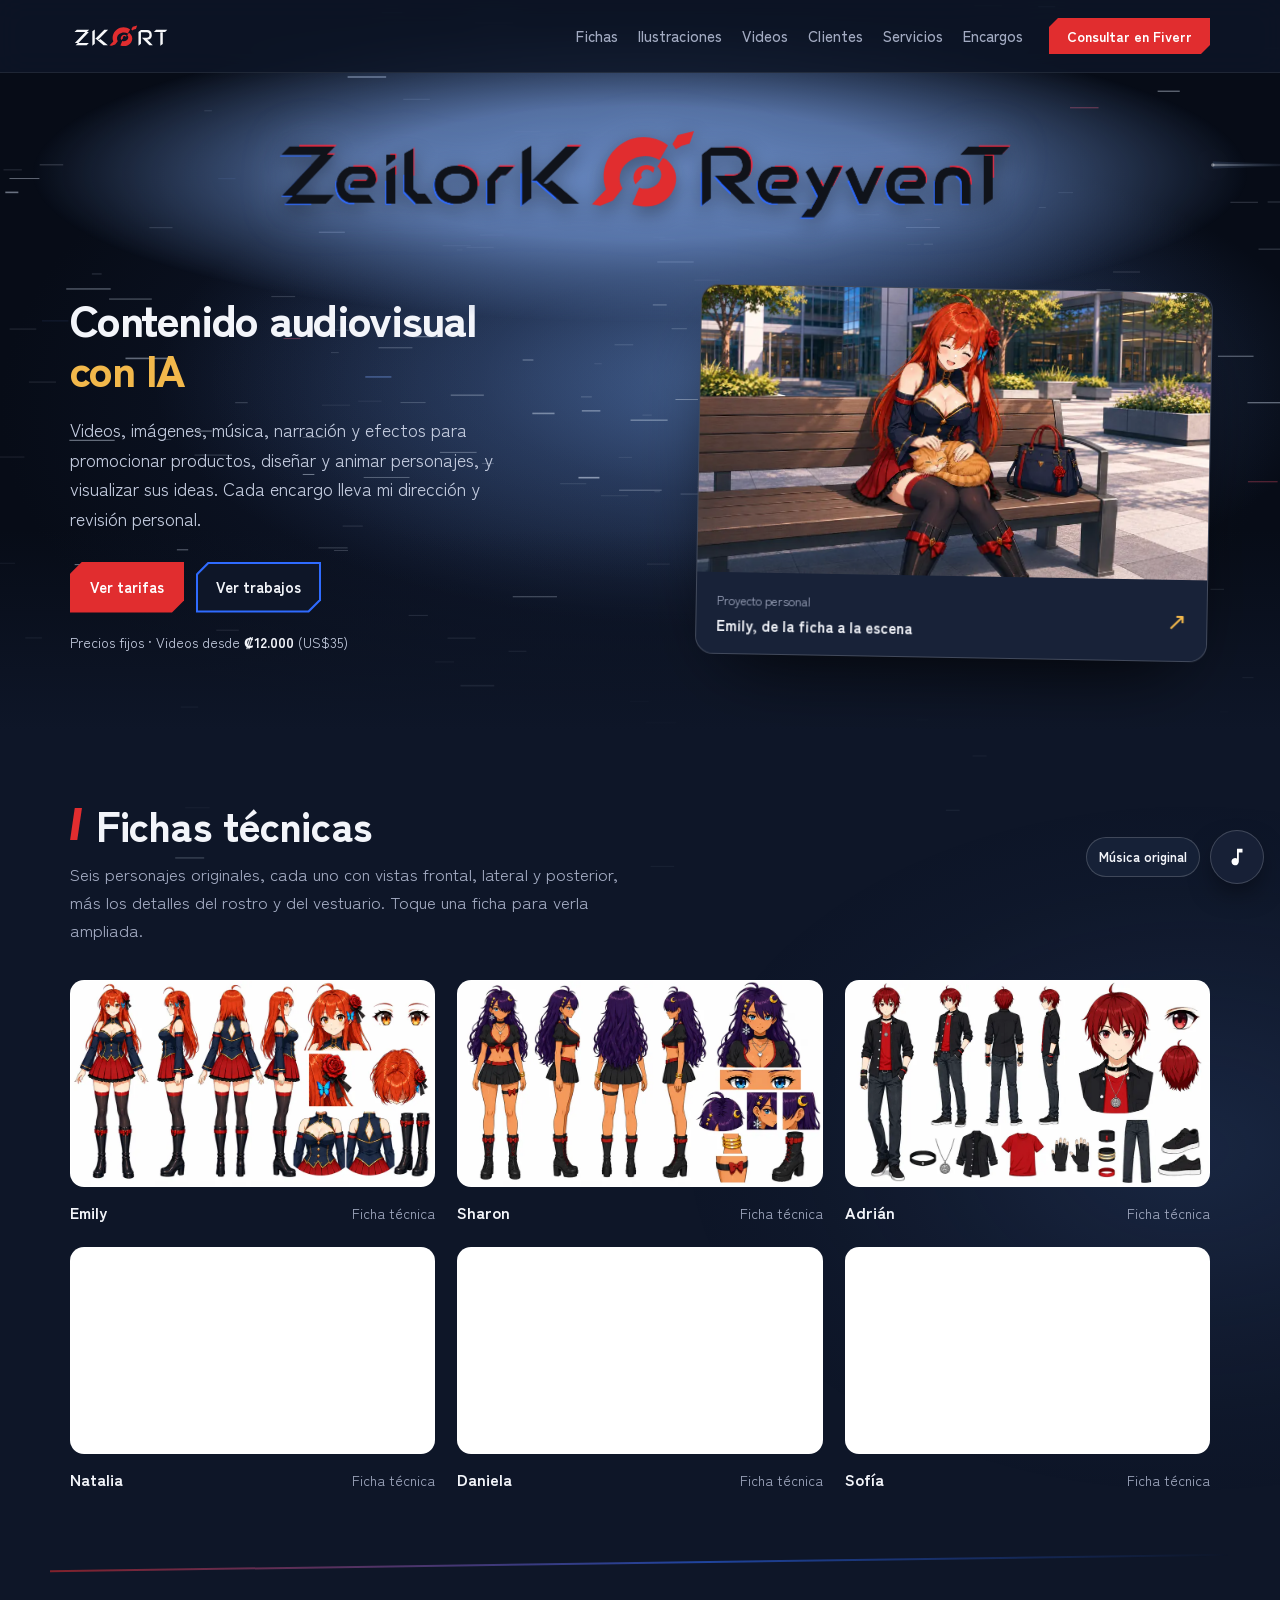
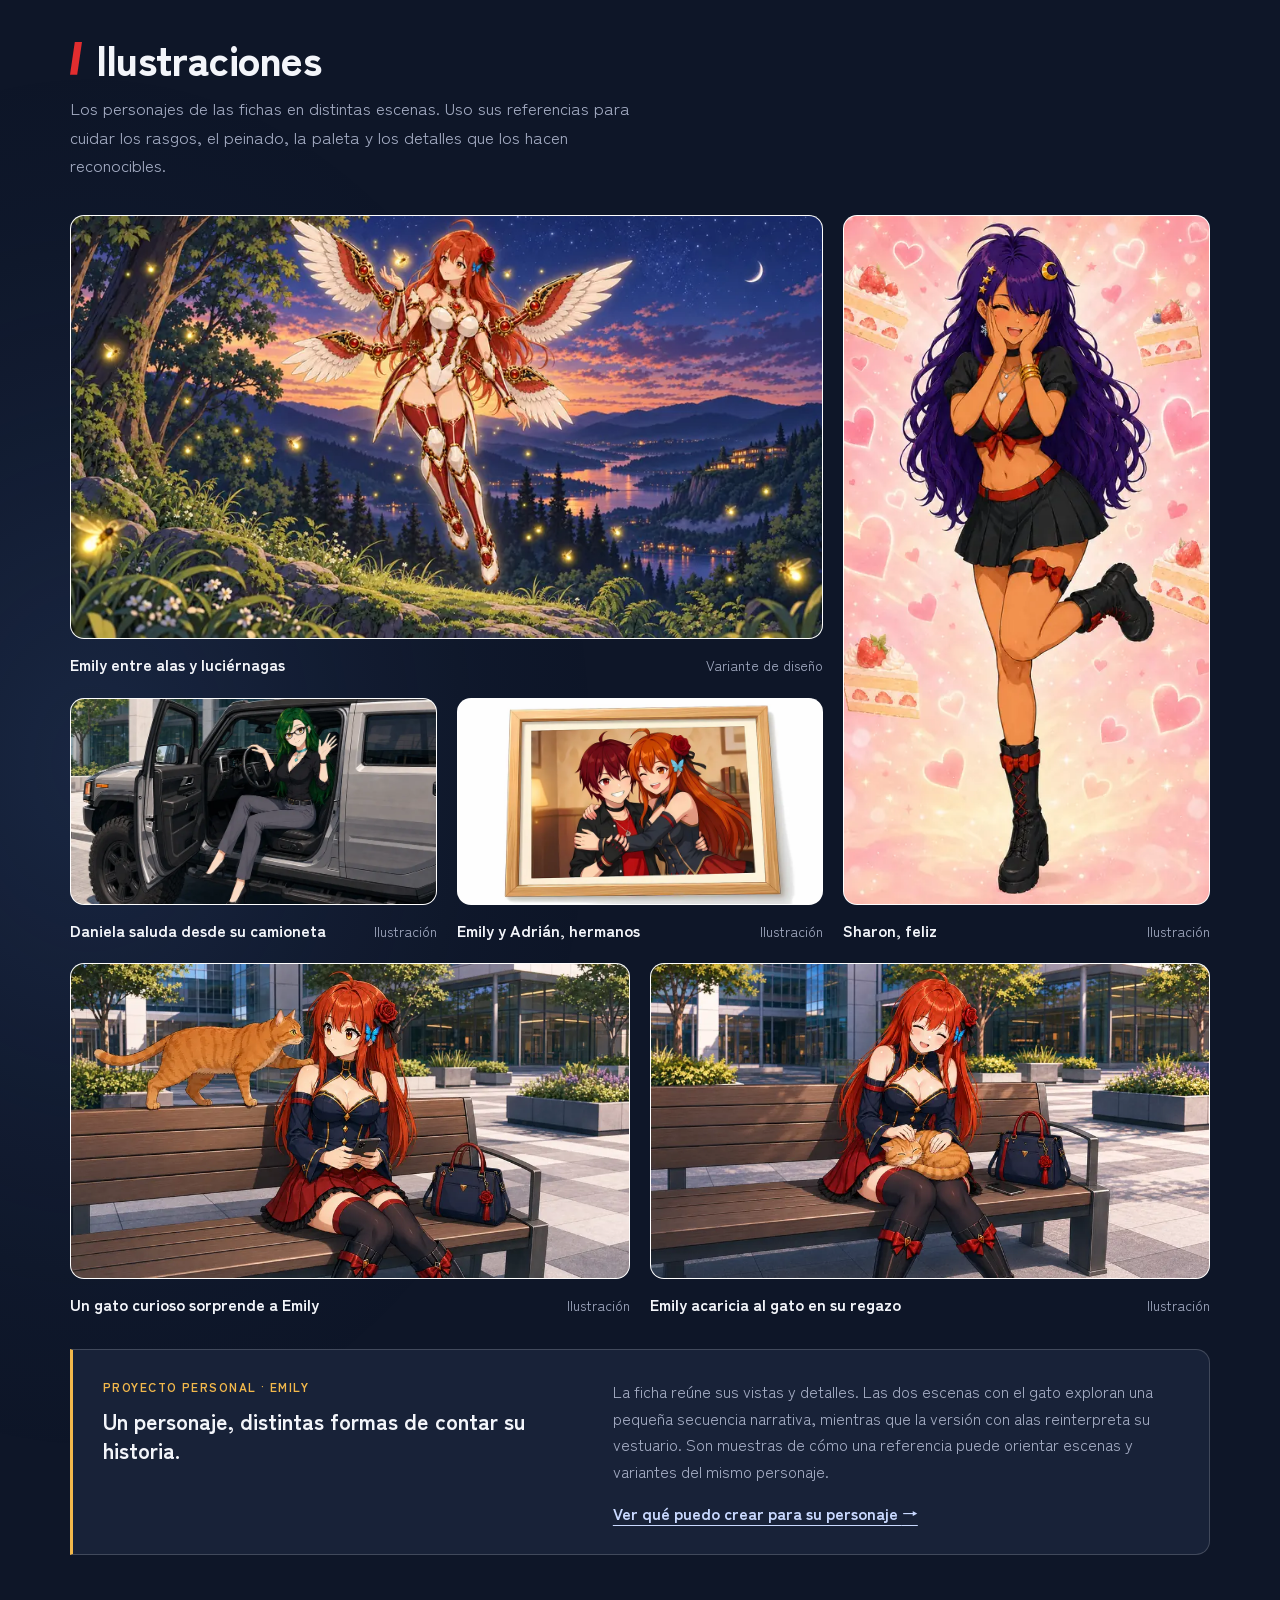
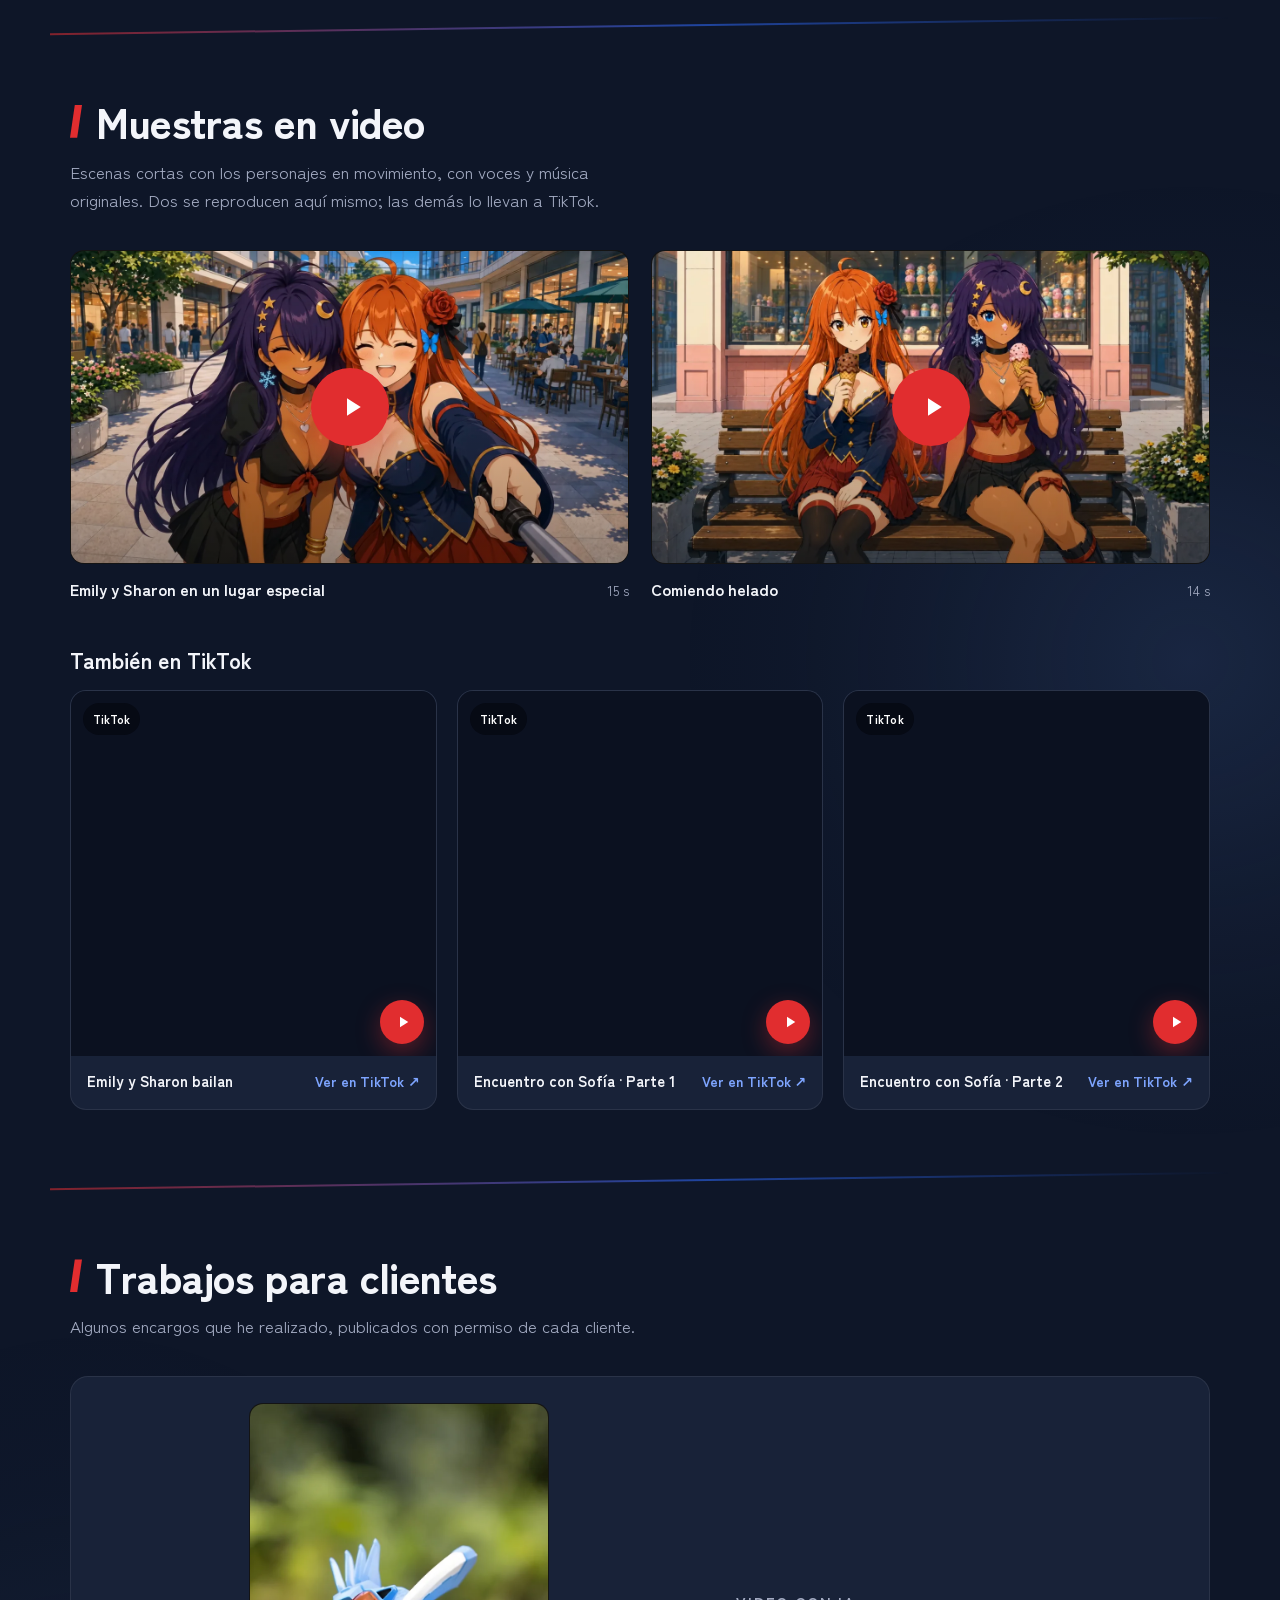
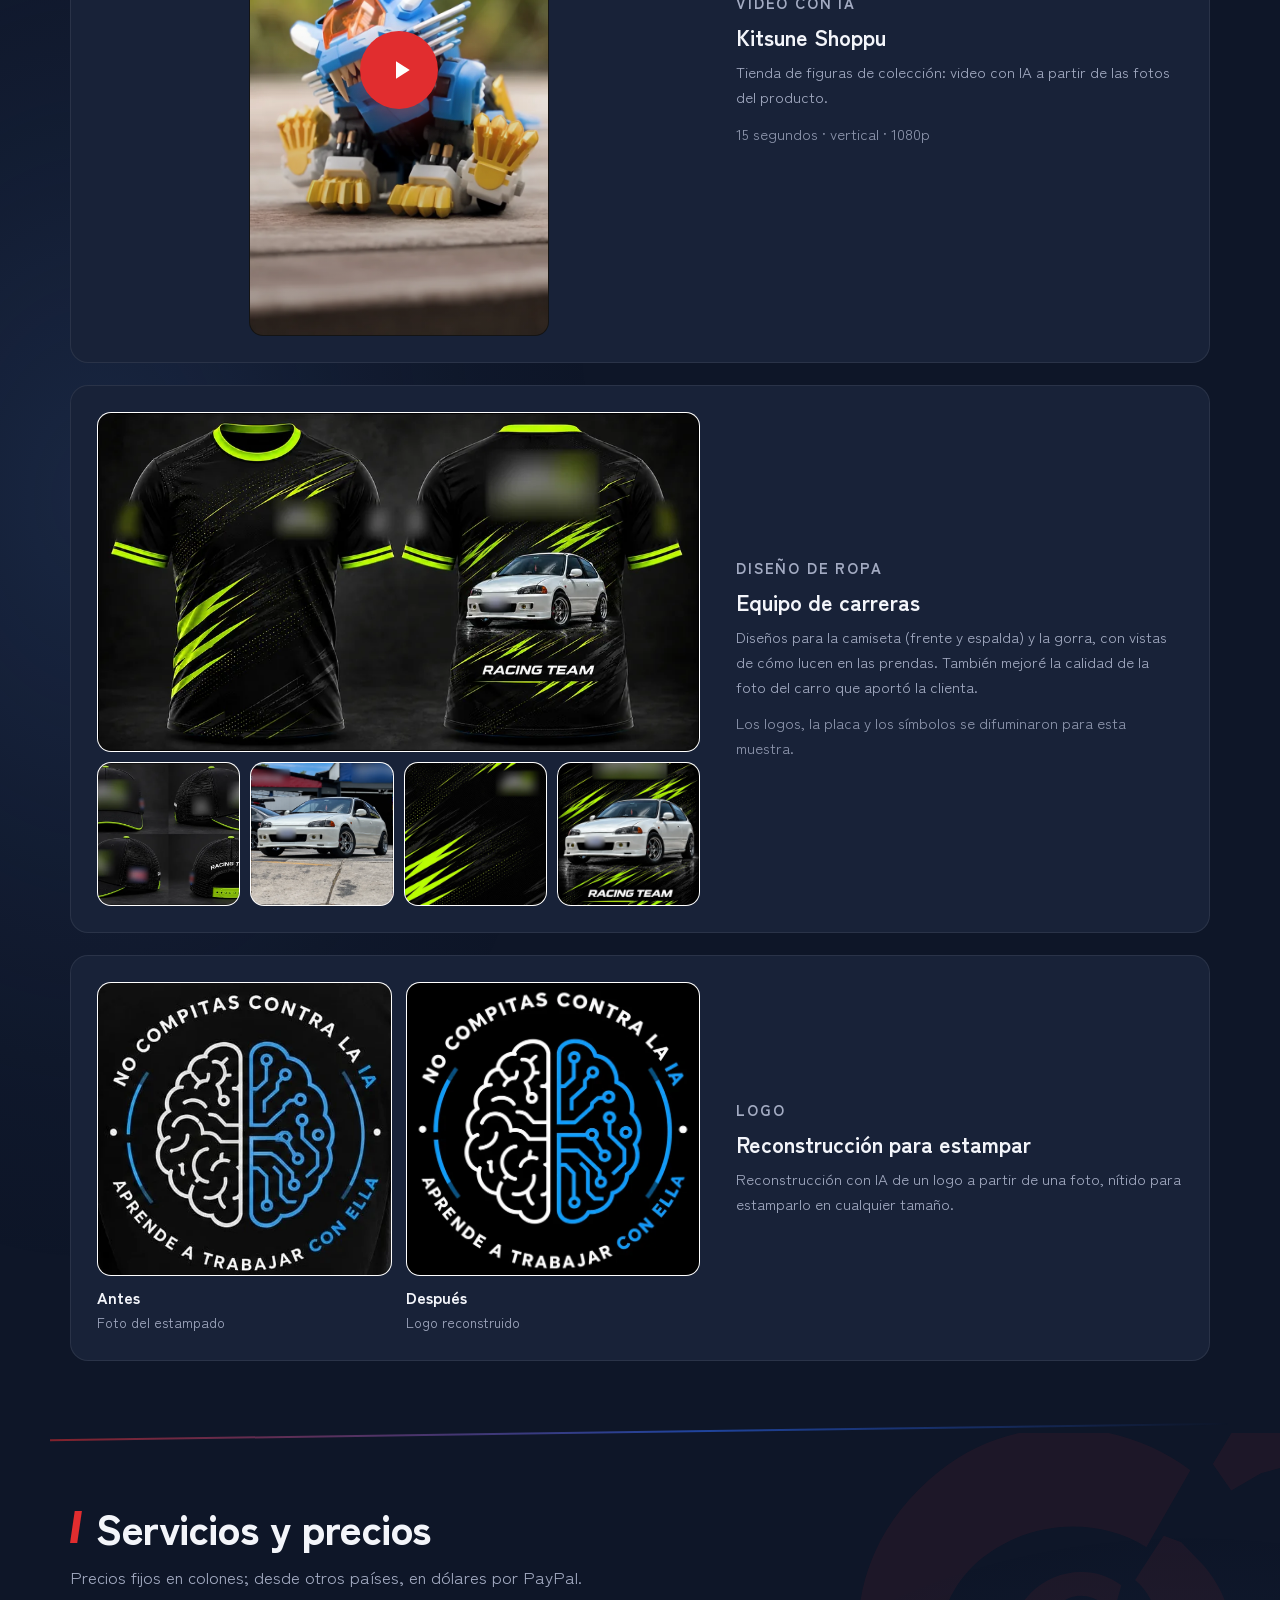
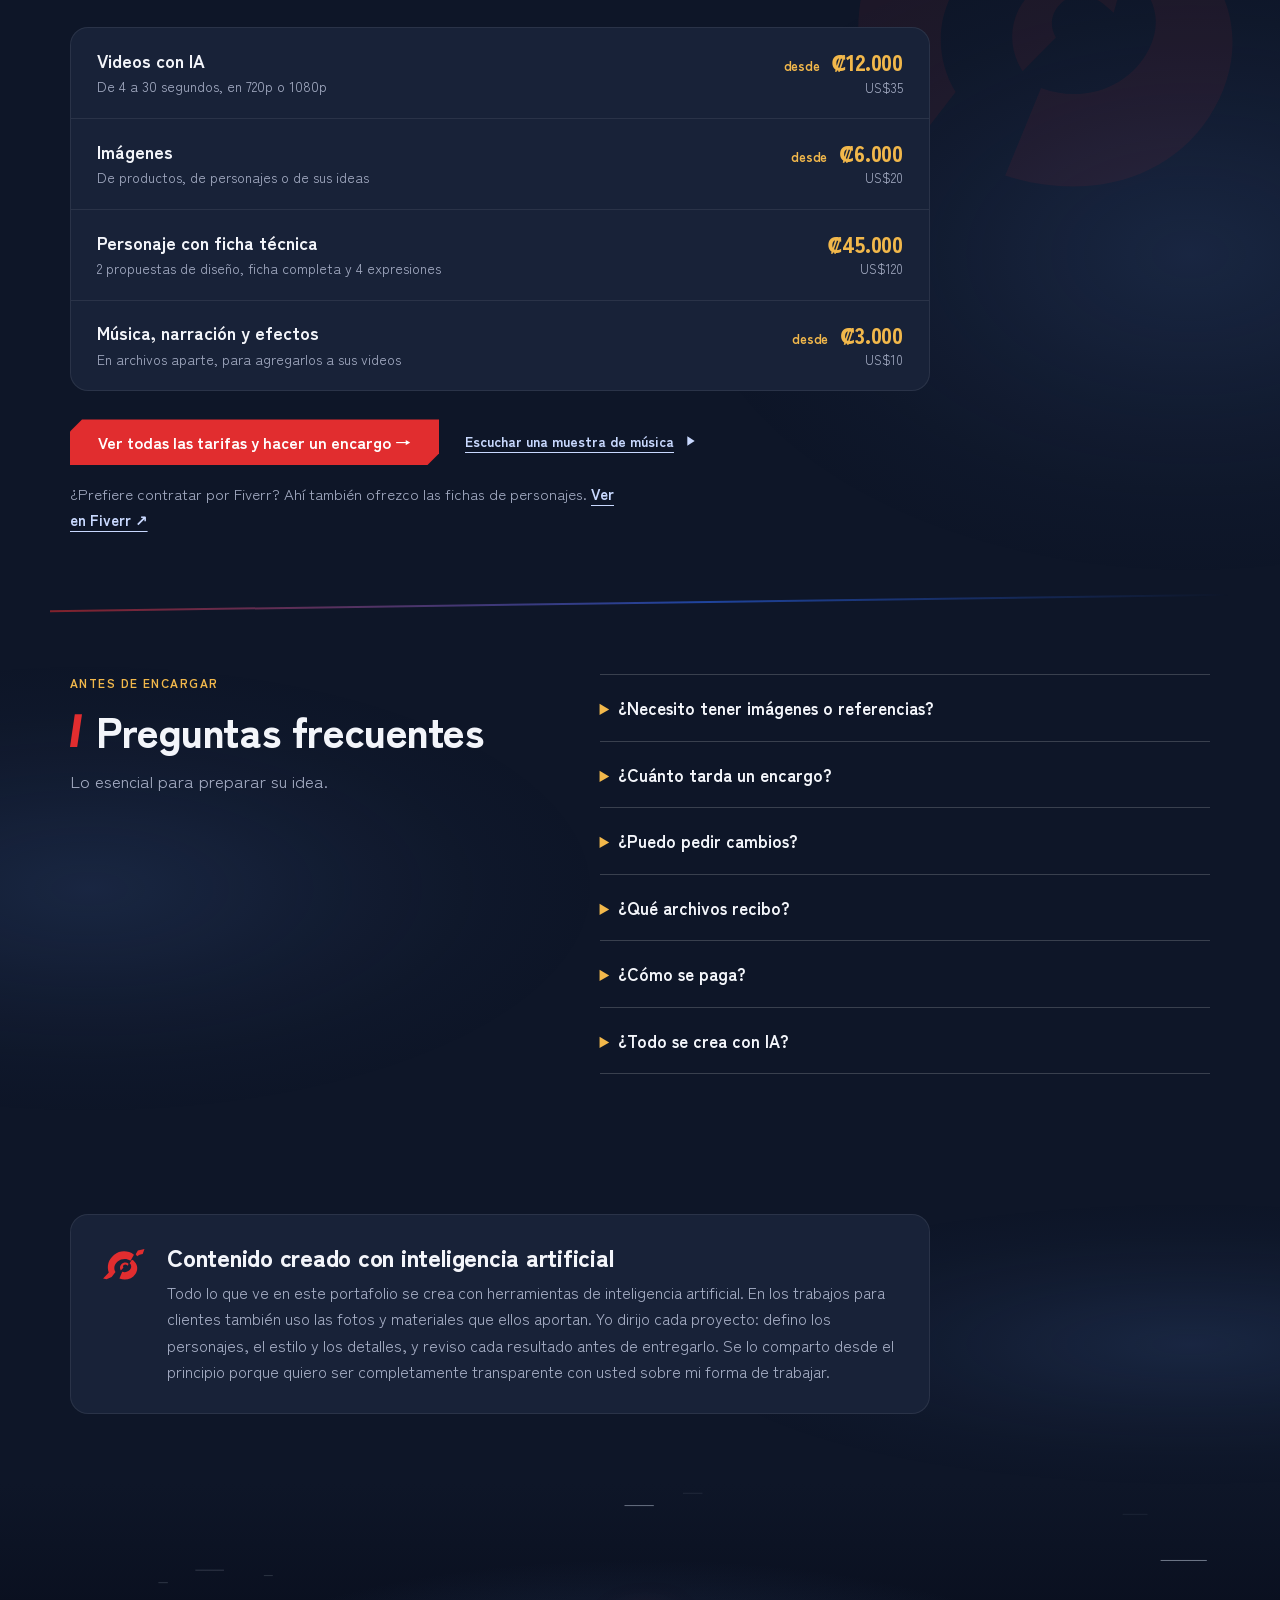
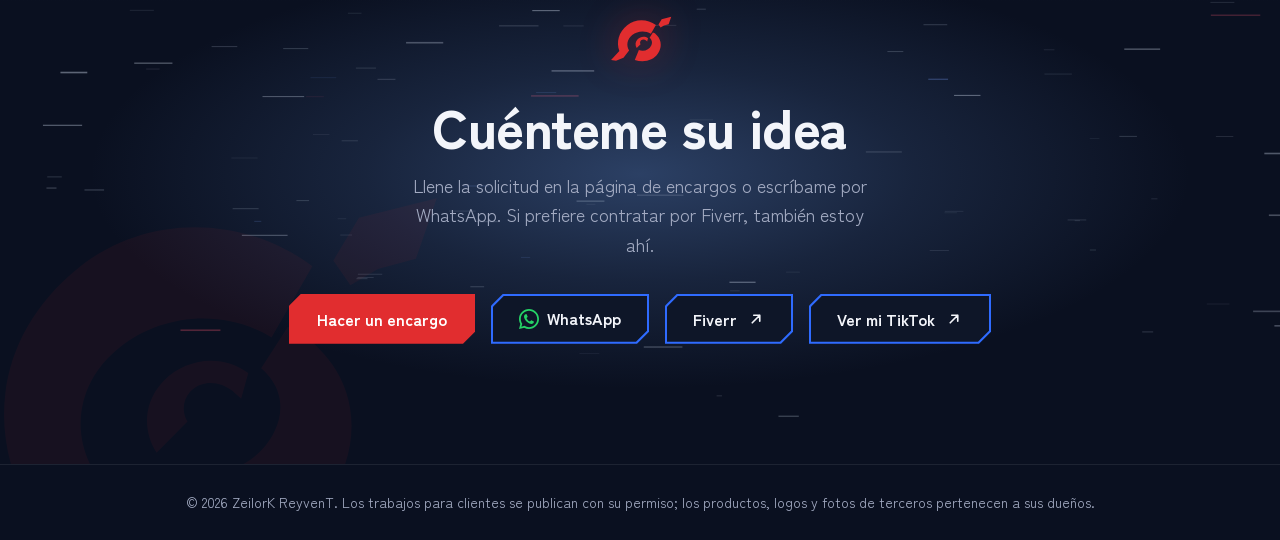
==== commit 1c19d586: "Título «Contenido audiovisual con IA» en todo lo que ve el cliente - Portada de la página principal " ====
--- a/index.html
+++ b/index.html
@@ -3,20 +3,20 @@
 <head>
 <meta charset="utf-8">
 <meta name="viewport" content="width=device-width, initial-scale=1, viewport-fit=cover">
-<title>Videos e imágenes con IA · ZeilorK ReyvenT</title>
-<meta name="description" content="Videos e imágenes con IA para promocionar productos, diseñar y animar personajes, y visualizar sus ideas. Precios fijos en colones y en dólares, con dirección y revisión personal.">
+<title>Contenido audiovisual con IA · ZeilorK ReyvenT</title>
+<meta name="description" content="Videos, imágenes, música, narración y efectos para promocionar productos, diseñar y animar personajes, y visualizar sus ideas. Precios fijos en colones y en dólares, con dirección y revisión personal.">
 <meta name="theme-color" content="#0E1628">
 <link rel="canonical" href="https://zeilork-reyvent.github.io/">
 <meta property="og:site_name" content="ZeilorK ReyvenT">
-<meta property="og:title" content="Videos e imágenes con IA · ZeilorK ReyvenT">
-<meta property="og:description" content="Videos promocionales, personajes con su ficha técnica, ilustraciones y música, creados con IA. Precios fijos en colones y en dólares.">
+<meta property="og:title" content="Contenido audiovisual con IA · ZeilorK ReyvenT">
+<meta property="og:description" content="Videos promocionales, personajes con su ficha técnica, ilustraciones, música, narración y efectos, creados con IA. Precios fijos en colones y en dólares.">
 <meta property="og:type" content="website">
 <meta property="og:url" content="https://zeilork-reyvent.github.io/">
 <meta property="og:locale" content="es_LA">
 <meta property="og:image" content="https://zeilork-reyvent.github.io/img/og.jpg">
 <meta property="og:image:width" content="1200">
 <meta property="og:image:height" content="630">
-<meta property="og:image:alt" content="Logo de ZeilorK ReyvenT con el texto: Videos e imágenes con IA">
+<meta property="og:image:alt" content="Logo de ZeilorK ReyvenT con el texto: Contenido audiovisual con IA">
 <meta name="twitter:card" content="summary_large_image">
 <link rel="icon" href="[data-uri]">
 <link rel="apple-touch-icon" href="[data-uri]">
@@ -71,8 +71,8 @@
       </div>
       <div class="hero-content">
         <div class="hero-copy">
-          <h1>Videos e imágenes <span>con IA</span></h1>
-          <p class="hero-description">Para promocionar productos, diseñar y animar personajes, y visualizar sus ideas. Cada encargo lleva mi dirección y revisión personal.</p>
+          <h1>Contenido audiovisual <span>con IA</span></h1>
+          <p class="hero-description">Videos, imágenes, música, narración y efectos para promocionar productos, diseñar y animar personajes, y visualizar sus ideas. Cada encargo lleva mi dirección y revisión personal.</p>
           <div class="hero-actions">
             <a class="btn" href="#servicios"><span>Ver tarifas</span></a>
             <a class="btn btn-ghost" href="#fichas"><span>Ver trabajos</span></a>
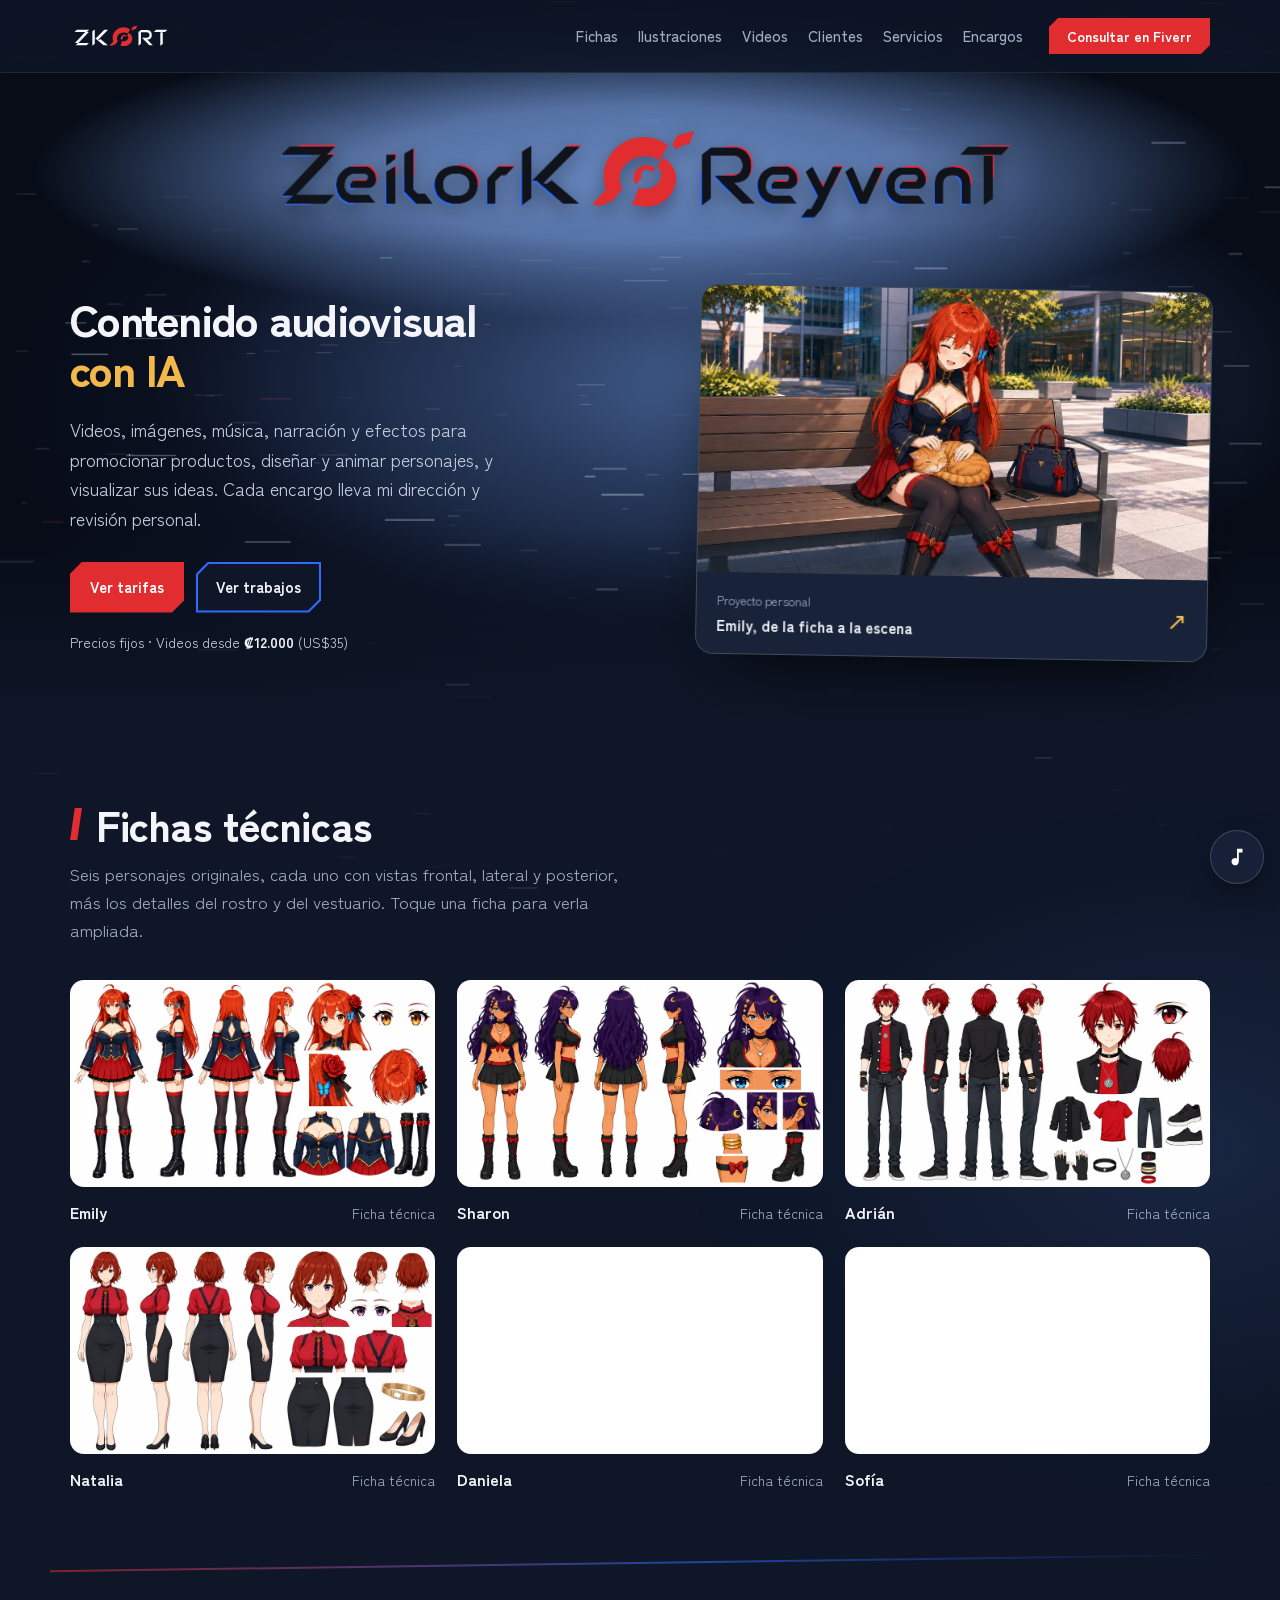
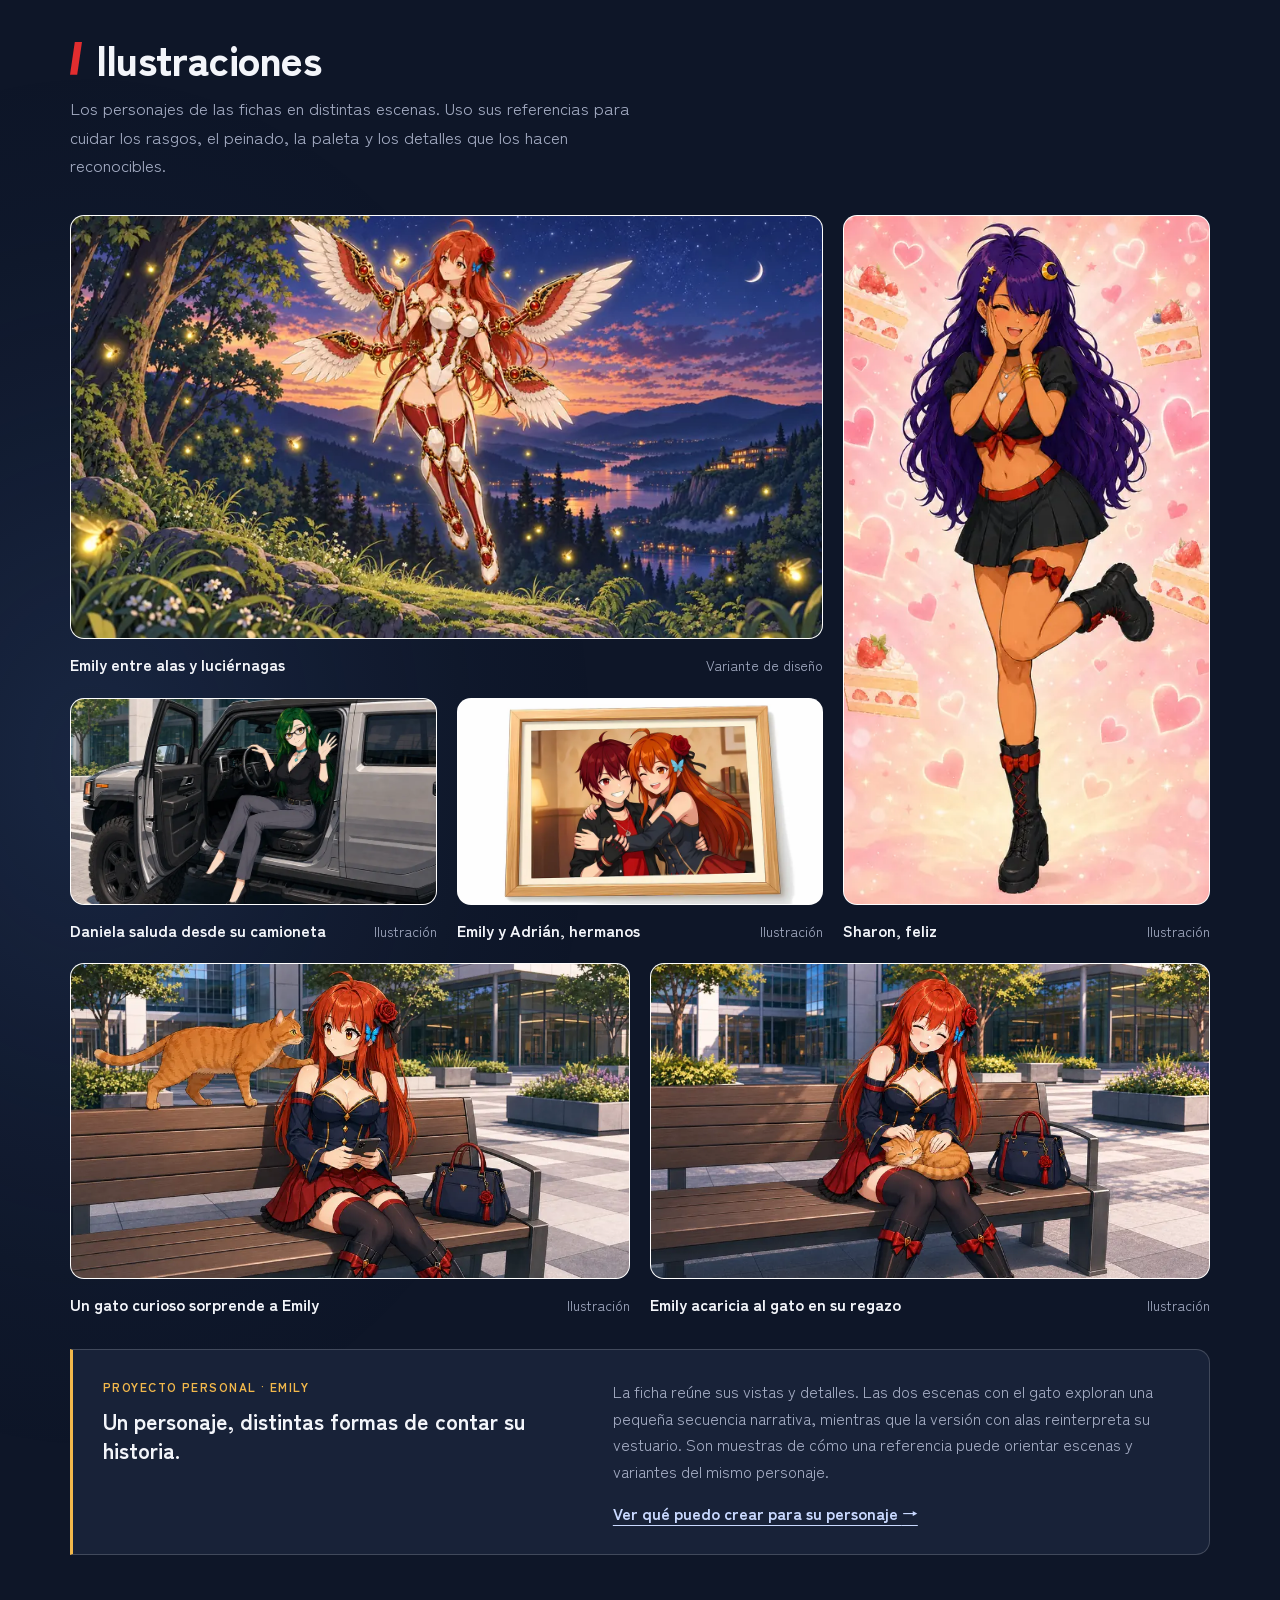
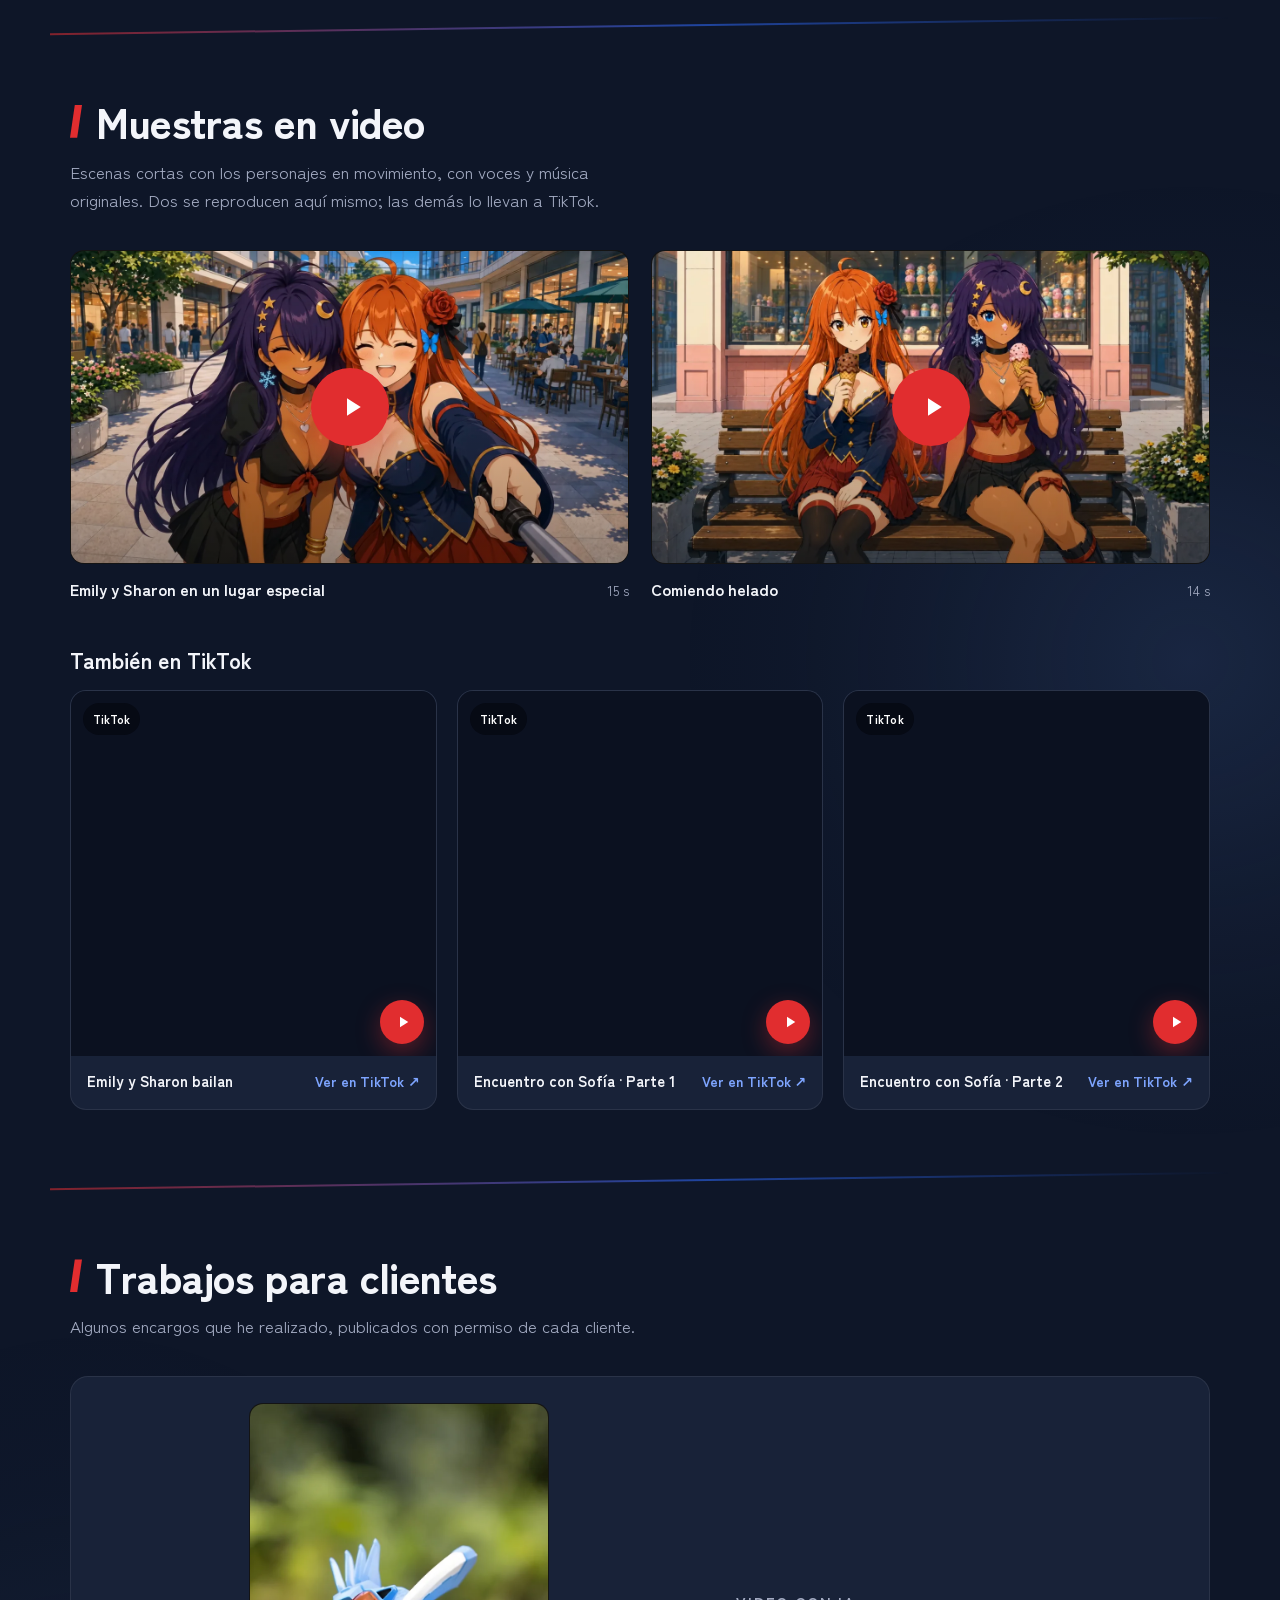
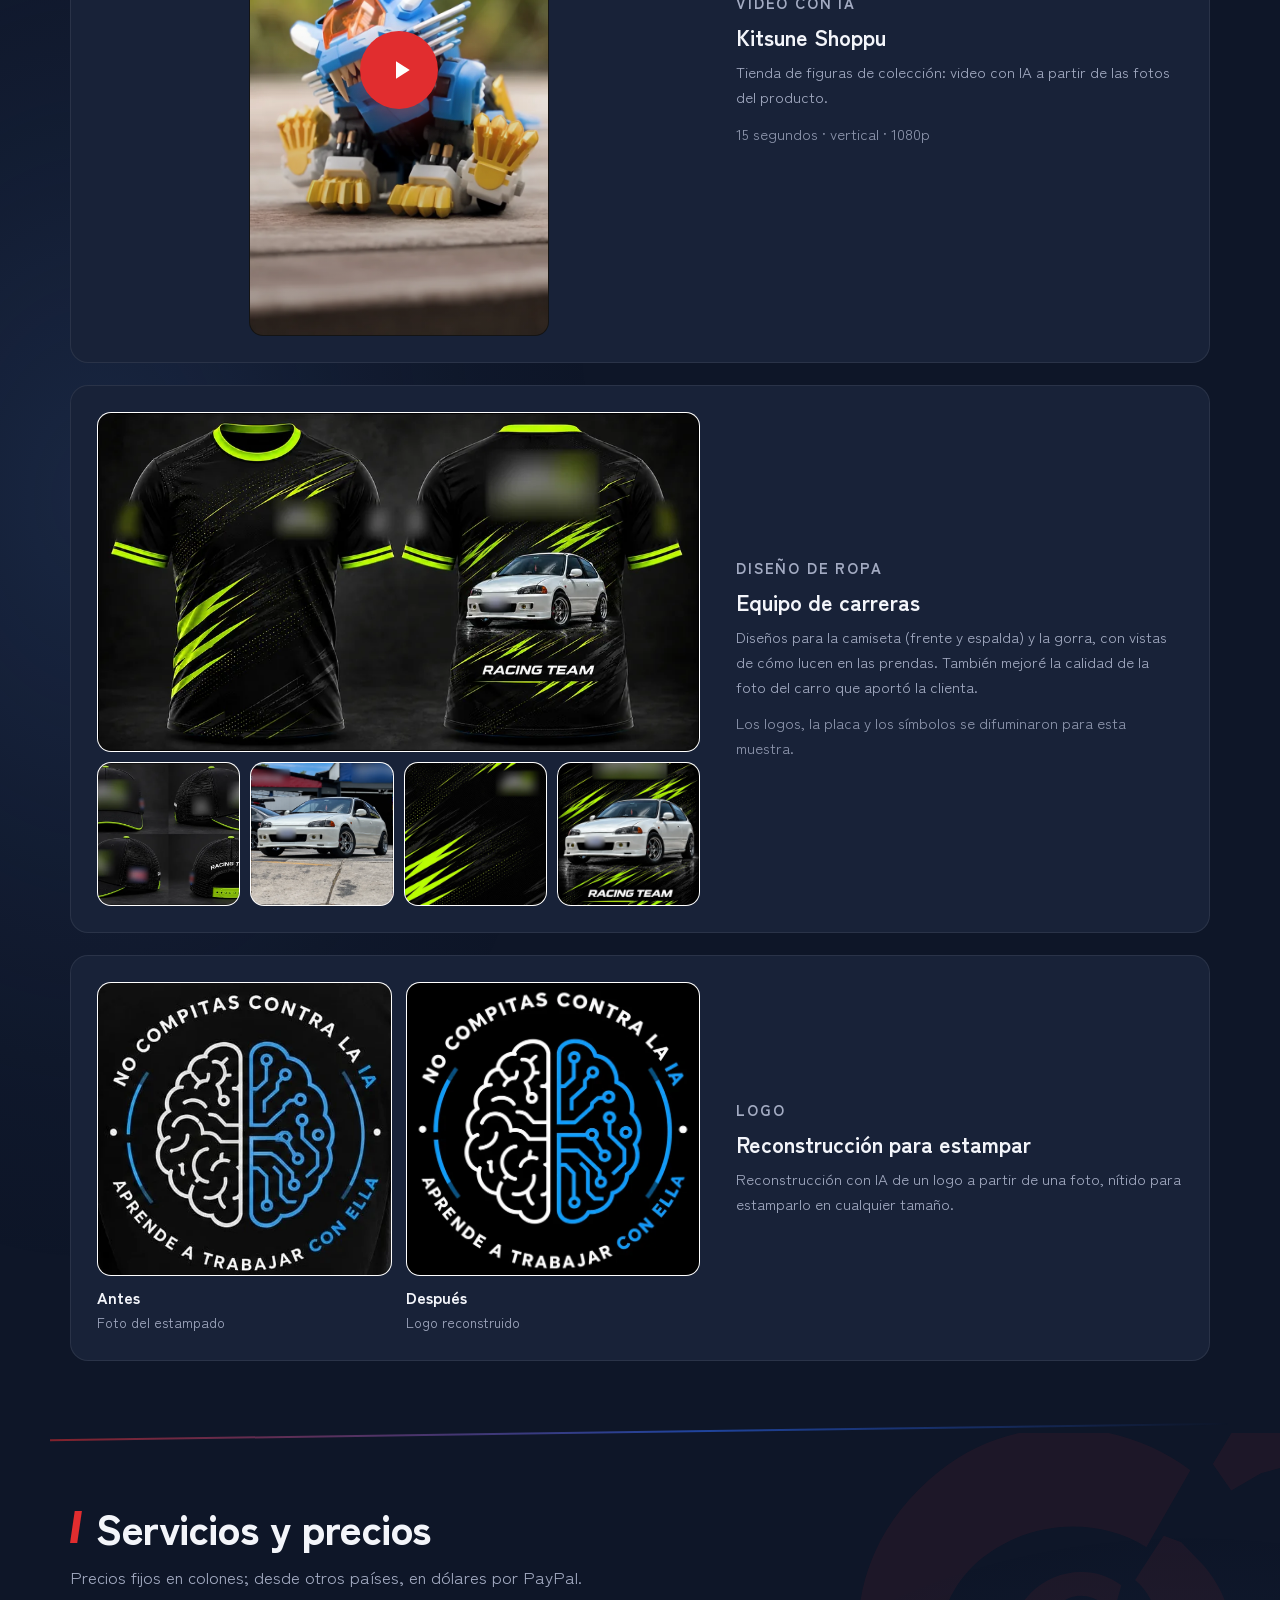
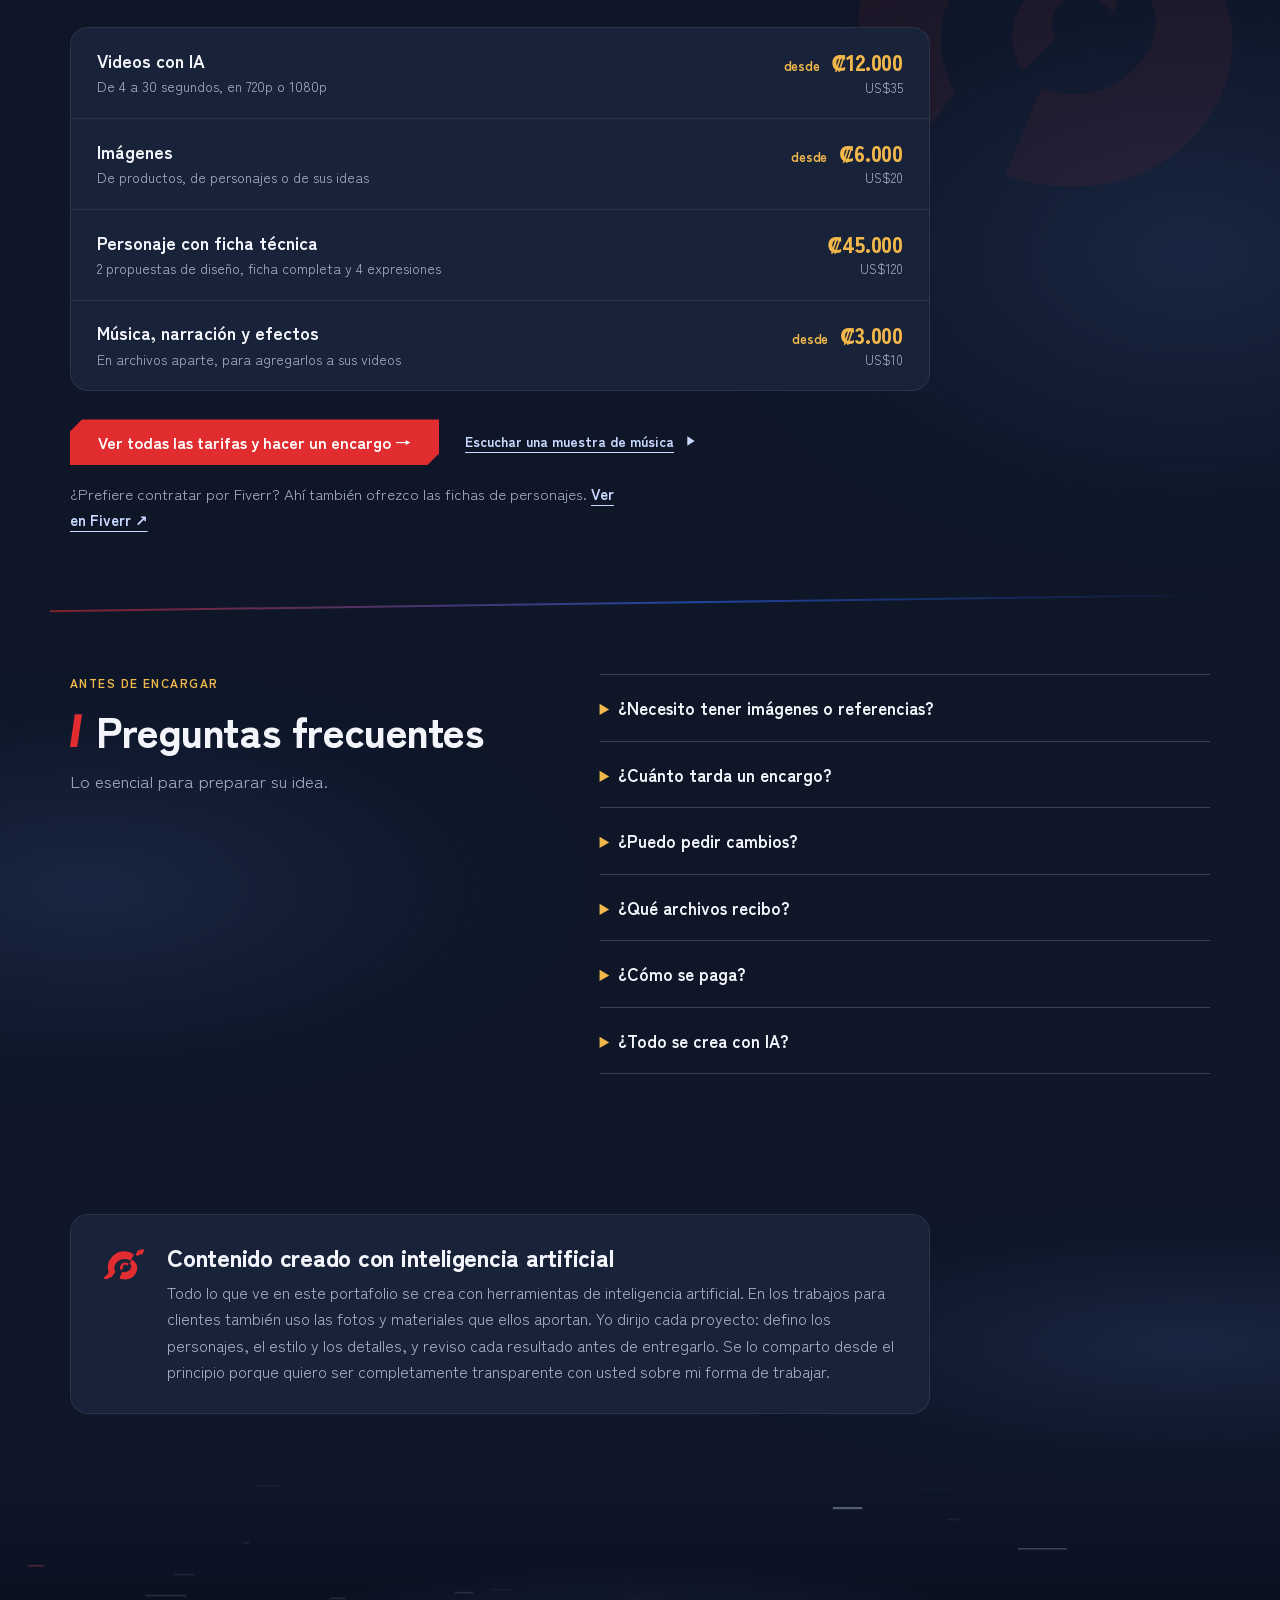
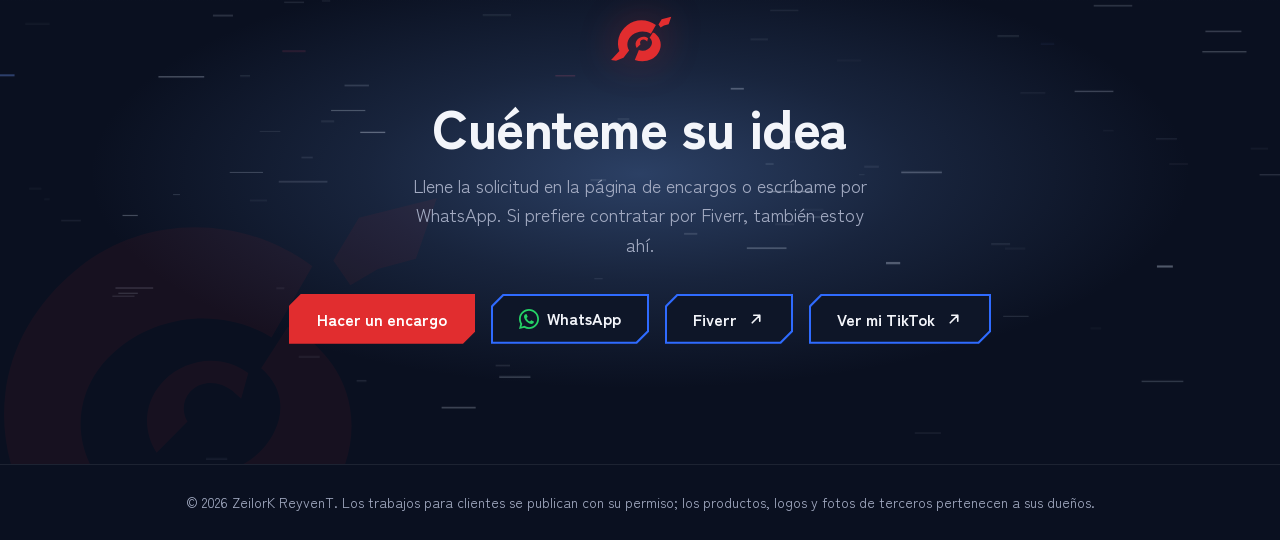
==== commit 74c6d08b: "Fichas técnicas actualizadas de los seis personajes - Copias web nuevas de Emily, Sharon, Adrián, Na" ====
--- a/index.html
+++ b/index.html
@@ -97,12 +97,12 @@
         <p class="lead">Seis personajes originales, cada uno con vistas frontal, lateral y posterior, más los detalles del rostro y del vestuario. Toque una ficha para verla ampliada.</p>
       </div>
       <ul class="grid grid-3 rv">
-<li class="card" style="--i:0"><figure class="fig"><a class="thumb" data-gallery="fichas" data-index="0" aria-label="Ver ampliada: Emily" href="img/emily_full.webp"><img src="img/emily_thumb.webp" width="900" height="506" alt="Ficha técnica de Emily: vistas frontal, lateral y posterior, con detalles del rostro, el peinado y el vestuario" loading="lazy" decoding="async"></a><figcaption class="cap"><b>Emily</b><span>Ficha técnica</span></figcaption></figure></li>
-<li class="card" style="--i:1"><figure class="fig"><a class="thumb" data-gallery="fichas" data-index="1" aria-label="Ver ampliada: Sharon" href="img/sharon_full.webp"><img src="img/sharon_thumb.webp" width="900" height="506" alt="Ficha técnica de Sharon: vistas frontal, lateral y posterior, con detalles del rostro, los accesorios y el vestuario" loading="lazy" decoding="async"></a><figcaption class="cap"><b>Sharon</b><span>Ficha técnica</span></figcaption></figure></li>
-<li class="card" style="--i:2"><figure class="fig"><a class="thumb" data-gallery="fichas" data-index="2" aria-label="Ver ampliada: Adrián" href="img/adrian_full.webp"><img src="img/adrian_thumb.webp" width="900" height="506" alt="Ficha técnica de Adrián: vistas frontal, lateral y posterior, con detalles del rostro, el peinado y las prendas" loading="lazy" decoding="async"></a><figcaption class="cap"><b>Adrián</b><span>Ficha técnica</span></figcaption></figure></li>
-<li class="card" style="--i:3"><figure class="fig"><a class="thumb" data-gallery="fichas" data-index="3" aria-label="Ver ampliada: Natalia" href="img/natalia_full.webp"><img src="img/natalia_thumb.webp" width="900" height="506" alt="Ficha técnica de Natalia: vistas frontal, lateral y posterior, con detalles del rostro, el peinado y el vestuario" loading="lazy" decoding="async"></a><figcaption class="cap"><b>Natalia</b><span>Ficha técnica</span></figcaption></figure></li>
-<li class="card" style="--i:4"><figure class="fig"><a class="thumb" data-gallery="fichas" data-index="4" aria-label="Ver ampliada: Daniela" href="img/daniela_full.webp"><img src="img/daniela_thumb.webp" width="900" height="506" alt="Ficha técnica de Daniela: vistas frontal, lateral y posterior, con detalles del rostro, los accesorios y el vestuario" loading="lazy" decoding="async"></a><figcaption class="cap"><b>Daniela</b><span>Ficha técnica</span></figcaption></figure></li>
-<li class="card" style="--i:5"><figure class="fig"><a class="thumb" data-gallery="fichas" data-index="5" aria-label="Ver ampliada: Sofía" href="img/sofia_full.webp"><img src="img/sofia_thumb.webp" width="900" height="506" alt="Ficha técnica de Sofía: vistas frontal, lateral y posterior, con detalles del rostro y de cada prenda" loading="lazy" decoding="async"></a><figcaption class="cap"><b>Sofía</b><span>Ficha técnica</span></figcaption></figure></li>
+<li class="card" style="--i:0"><figure class="fig"><a class="thumb" data-gallery="fichas" data-index="0" aria-label="Ver ampliada: Emily" href="img/emily_full.webp?v=20261112"><img src="img/emily_thumb.webp?v=20261112" width="900" height="506" alt="Ficha técnica de Emily: vistas frontal, lateral y posterior, con detalles del rostro, el peinado y el vestuario" loading="lazy" decoding="async"></a><figcaption class="cap"><b>Emily</b><span>Ficha técnica</span></figcaption></figure></li>
+<li class="card" style="--i:1"><figure class="fig"><a class="thumb" data-gallery="fichas" data-index="1" aria-label="Ver ampliada: Sharon" href="img/sharon_full.webp?v=20261112"><img src="img/sharon_thumb.webp?v=20261112" width="900" height="506" alt="Ficha técnica de Sharon: vistas frontal, lateral y posterior, con detalles del rostro, los accesorios y el vestuario" loading="lazy" decoding="async"></a><figcaption class="cap"><b>Sharon</b><span>Ficha técnica</span></figcaption></figure></li>
+<li class="card" style="--i:2"><figure class="fig"><a class="thumb" data-gallery="fichas" data-index="2" aria-label="Ver ampliada: Adrián" href="img/adrian_full.webp?v=20261112"><img src="img/adrian_thumb.webp?v=20261112" width="900" height="506" alt="Ficha técnica de Adrián: vistas frontal, lateral y posterior, con detalles del rostro, el peinado y las prendas" loading="lazy" decoding="async"></a><figcaption class="cap"><b>Adrián</b><span>Ficha técnica</span></figcaption></figure></li>
+<li class="card" style="--i:3"><figure class="fig"><a class="thumb" data-gallery="fichas" data-index="3" aria-label="Ver ampliada: Natalia" href="img/natalia_full.webp?v=20261112"><img src="img/natalia_thumb.webp?v=20261112" width="900" height="506" alt="Ficha técnica de Natalia: vistas frontal, lateral y posterior, con detalles del rostro, el peinado y el vestuario" loading="lazy" decoding="async"></a><figcaption class="cap"><b>Natalia</b><span>Ficha técnica</span></figcaption></figure></li>
+<li class="card" style="--i:4"><figure class="fig"><a class="thumb" data-gallery="fichas" data-index="4" aria-label="Ver ampliada: Daniela" href="img/daniela_full.webp?v=20261112"><img src="img/daniela_thumb.webp?v=20261112" width="900" height="506" alt="Ficha técnica de Daniela: vistas frontal, lateral y posterior, con detalles del rostro, los accesorios y el vestuario" loading="lazy" decoding="async"></a><figcaption class="cap"><b>Daniela</b><span>Ficha técnica</span></figcaption></figure></li>
+<li class="card" style="--i:5"><figure class="fig"><a class="thumb" data-gallery="fichas" data-index="5" aria-label="Ver ampliada: Sofía" href="img/sofia_full.webp?v=20261112"><img src="img/sofia_thumb.webp?v=20261112" width="900" height="506" alt="Ficha técnica de Sofía: vistas frontal, lateral y posterior, con detalles del rostro y de cada prenda" loading="lazy" decoding="async"></a><figcaption class="cap"><b>Sofía</b><span>Ficha técnica</span></figcaption></figure></li>
       </ul>
     </div>
   </section>
@@ -312,7 +312,7 @@
 <div class="lb" id="lb" role="dialog" aria-modal="true" aria-label="Imagen ampliada" hidden>
   <button class="lb-btn lb-close" type="button" aria-label="Cerrar"><svg viewBox="0 0 24 24" fill="none" stroke="currentColor" stroke-width="2.2" stroke-linecap="round" aria-hidden="true"><path d="M6 6l12 12M18 6L6 18"/></svg></button>
   <button class="lb-btn lb-prev" type="button" aria-label="Anterior"><svg viewBox="0 0 24 24" fill="none" stroke="currentColor" stroke-width="2.2" stroke-linecap="round" stroke-linejoin="round" aria-hidden="true"><path d="M15 6l-6 6 6 6"/></svg></button>
-  <a class="lb-original" id="lb-original" href="img/emily_full.webp" target="_blank" rel="noopener">Abrir imagen completa <span aria-hidden="true">↗</span><span class="sr"> (abre otra pestaña)</span></a>
+  <a class="lb-original" id="lb-original" href="img/emily_full.webp?v=20261112" target="_blank" rel="noopener">Abrir imagen completa <span aria-hidden="true">↗</span><span class="sr"> (abre otra pestaña)</span></a>
   <figure>
     <img id="lb-img" alt="">
     <figcaption aria-live="polite"><span id="lb-cap"></span><span id="lb-count"></span></figcaption>
